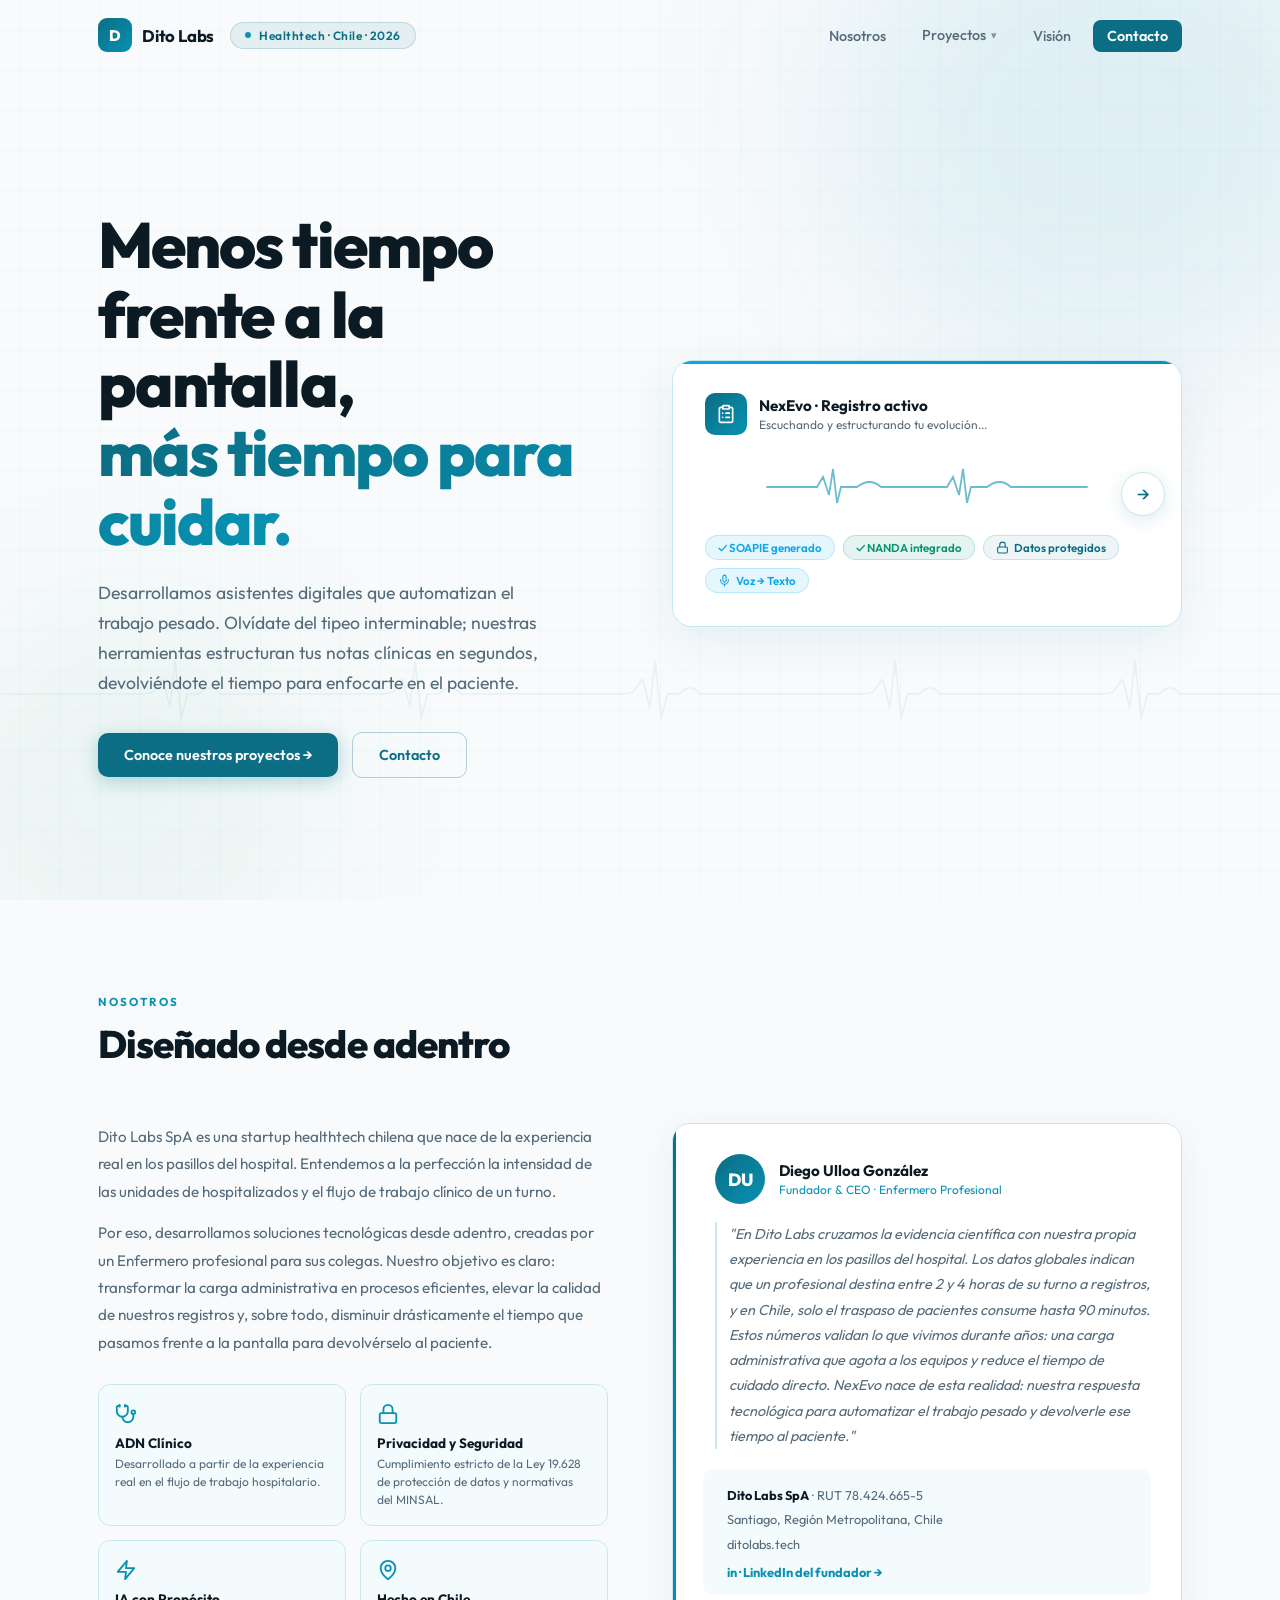
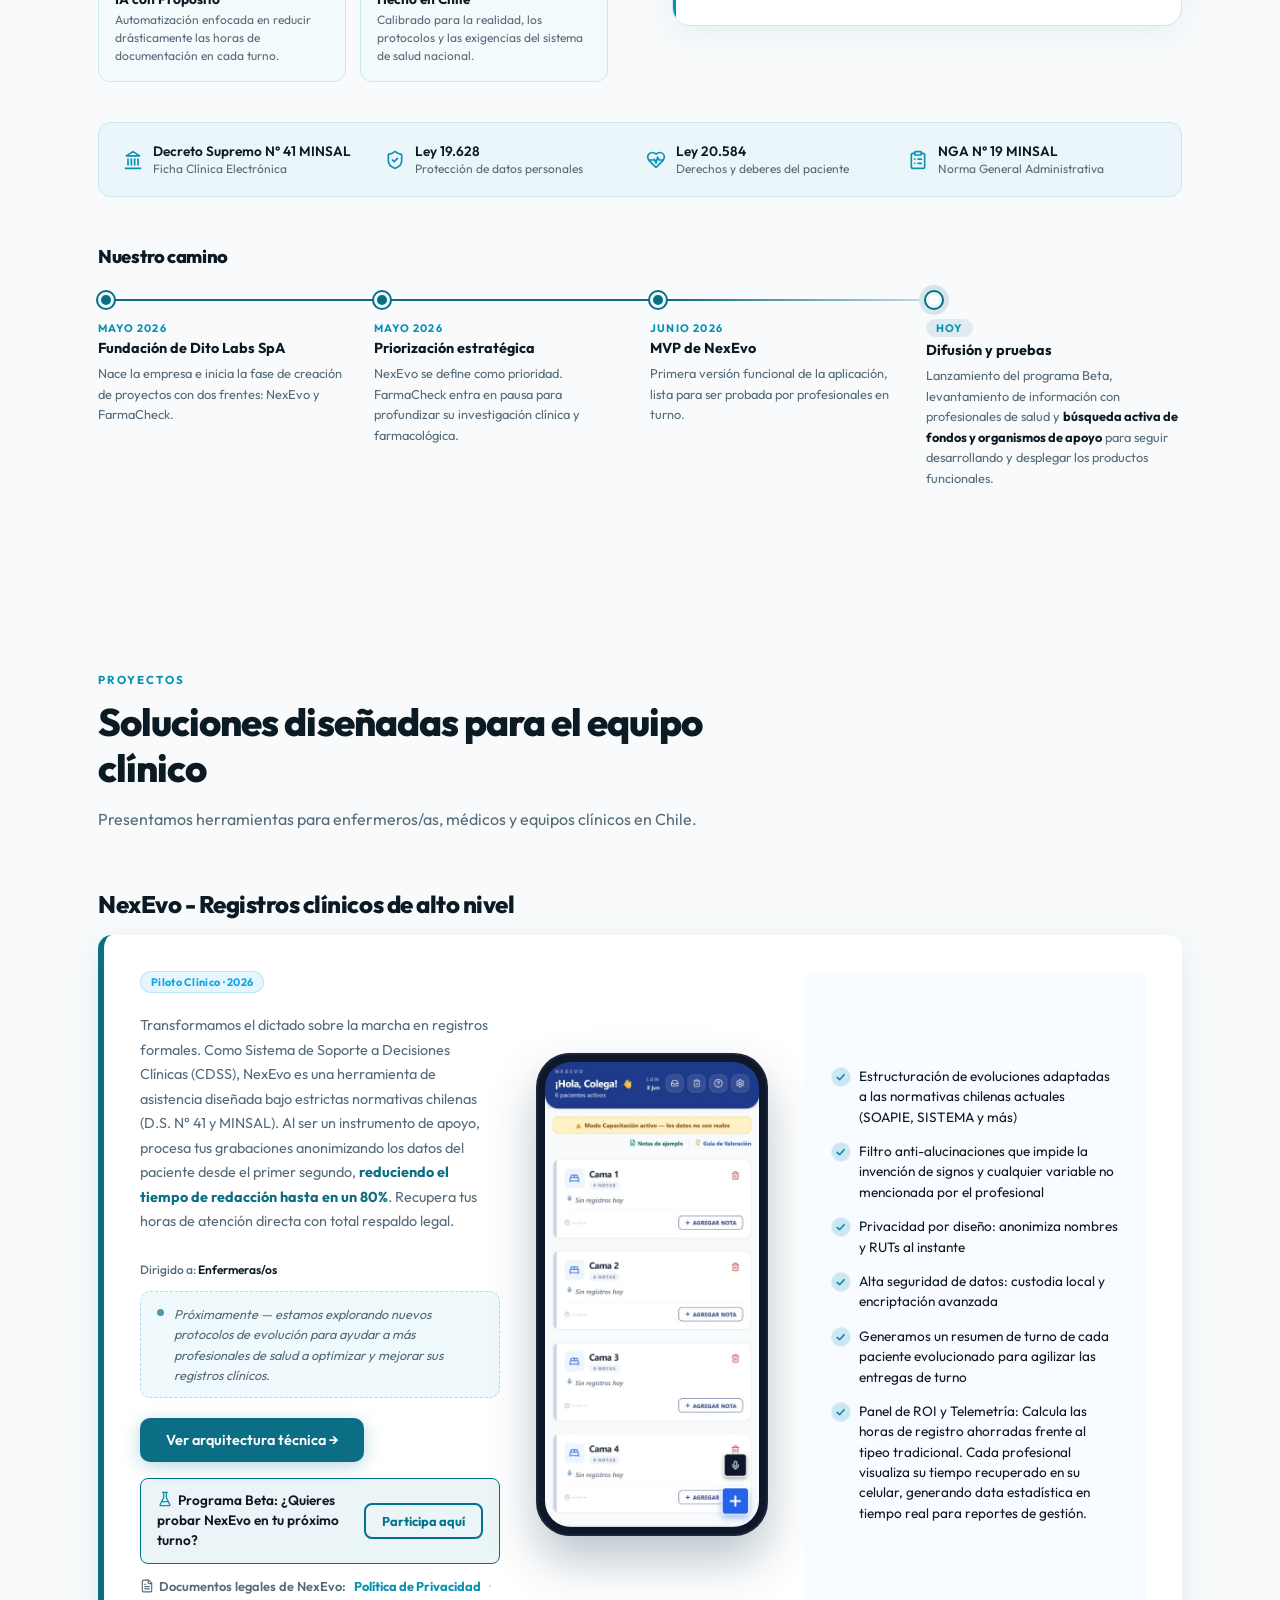
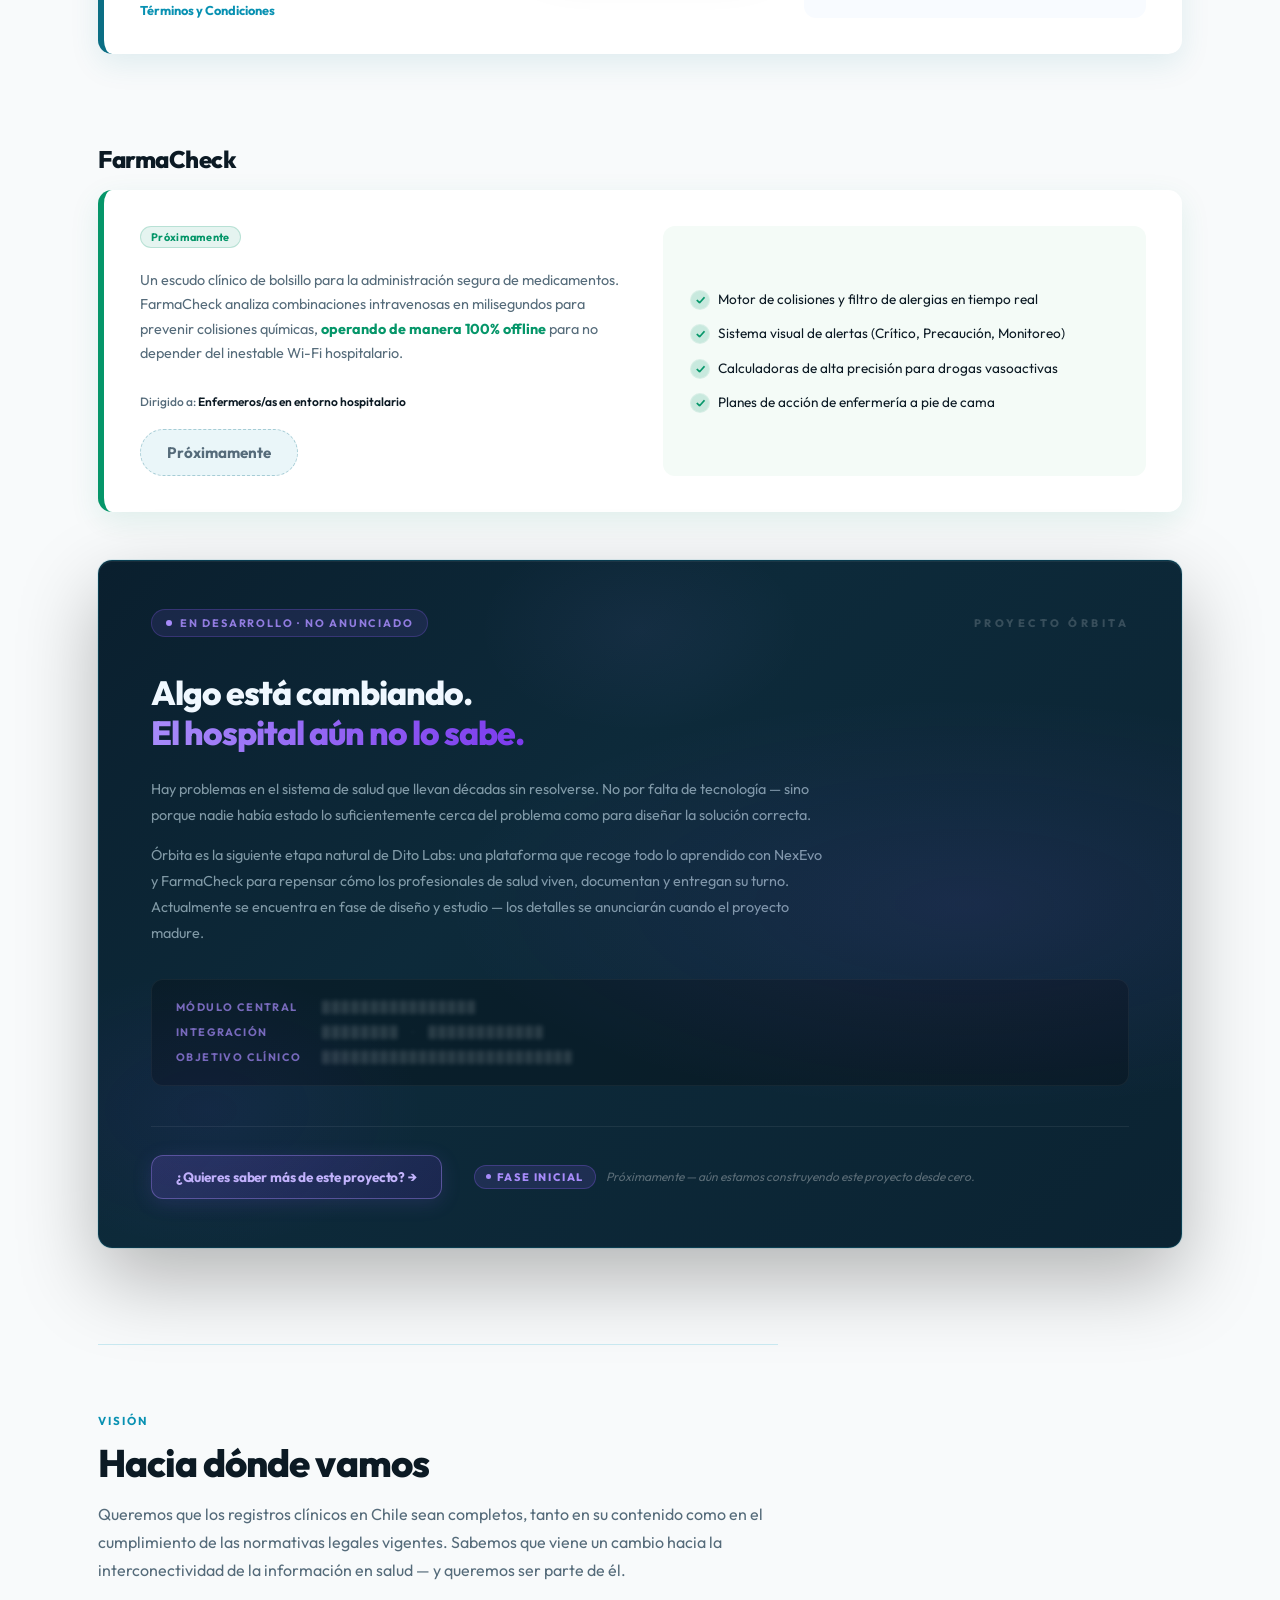
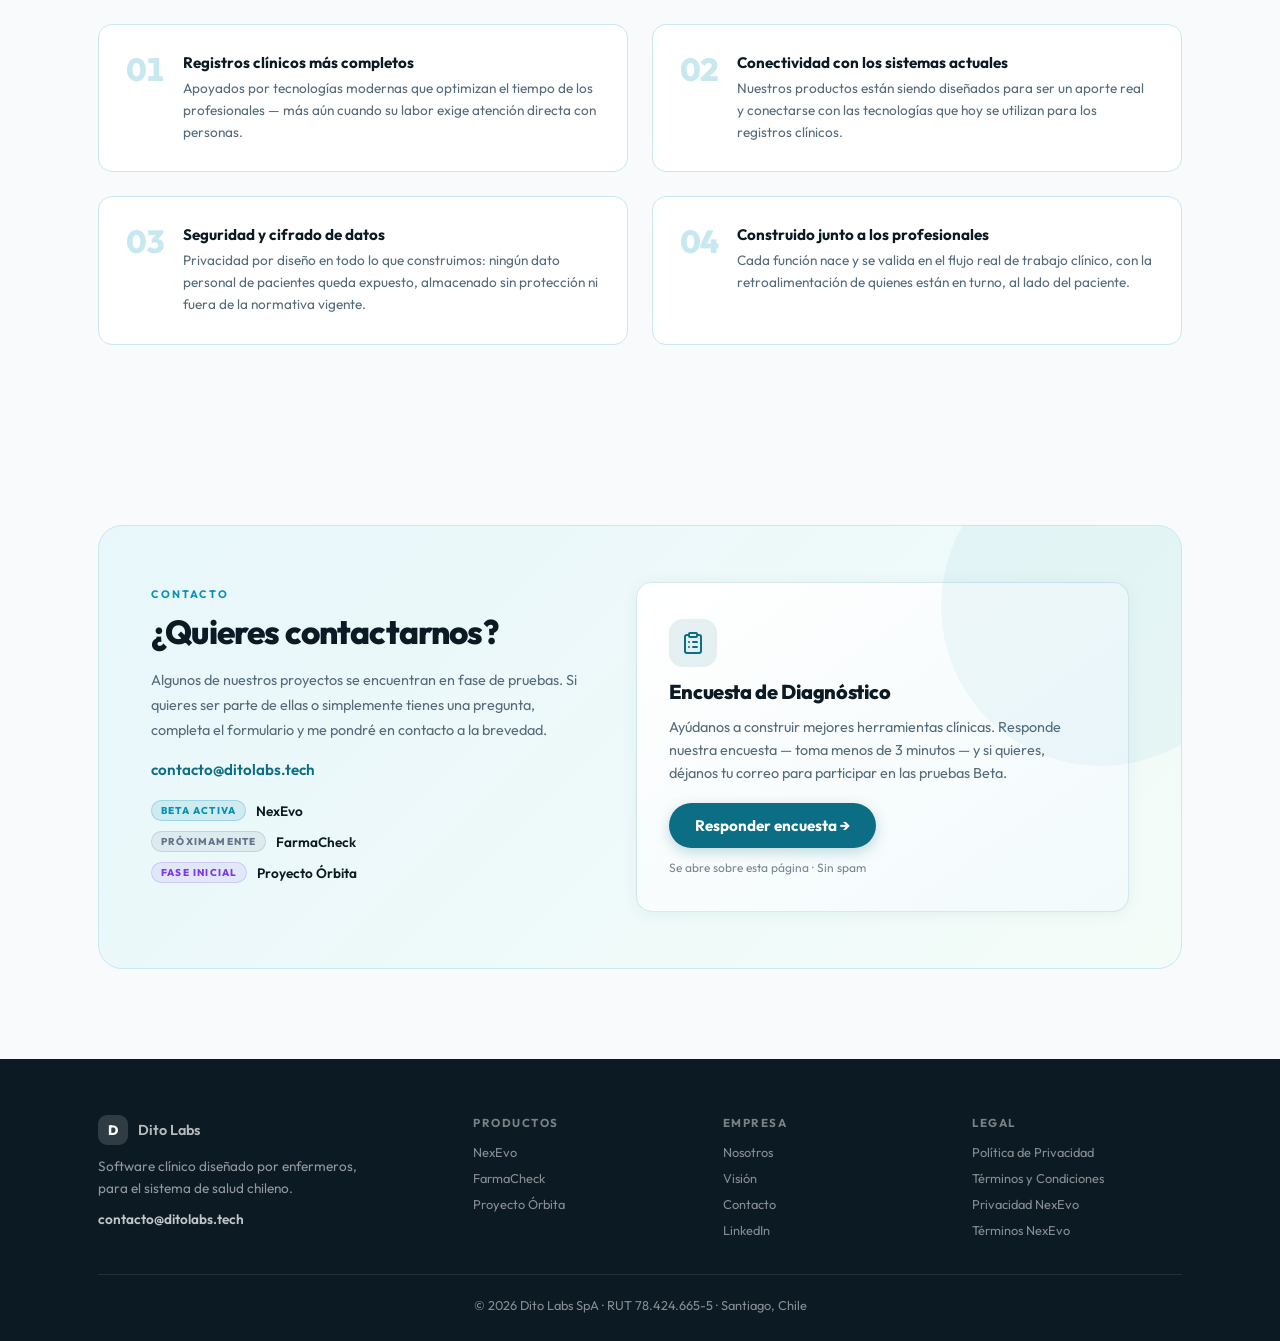
==== index.html @ 87710204 "fix: card 13 (ROI) siempre en la última fila junto al recuadro explicativo - Flow grid limitado a má" ====
﻿<!DOCTYPE html>
<html lang="es-CL">
<head>
  <meta charset="UTF-8">
  <meta name="viewport" content="width=device-width, initial-scale=1.0">
  <title>Dito Labs — Software clínico para enfermeros y médicos en Chile | NexEvo · FarmaCheck</title>
  <meta name="description" content="Dito Labs SpA es una startup healthtech chilena que desarrolla NexEvo, plataforma de registros clínicos con IA, y FarmaCheck, verificador de incompatibilidades farmacológicas offline. Diseñado por enfermeros, para el sistema de salud chileno.">

  <!-- Open Graph completo -->
  <meta property="og:title" content="Dito Labs — Tecnología clínica para quienes cuidan">
  <meta property="og:description" content="Startup healthtech chilena. Desarrollamos NexEvo y FarmaCheck: software clínico diseñado por enfermeros, para enfermeros.">
  <meta property="og:url" content="https://ditolabs.tech">
  <meta property="og:type" content="website">
  <meta property="og:image" content="https://ditolabs.tech/assets/og-image.png">
  <meta property="og:image:width" content="1200">
  <meta property="og:image:height" content="630">
  <meta property="og:locale" content="es_CL">
  <meta property="og:site_name" content="Dito Labs">

  <!-- Twitter/X Card -->
  <meta name="twitter:card" content="summary_large_image">
  <meta name="twitter:title" content="Dito Labs — Tecnología clínica para quienes cuidan">
  <meta name="twitter:description" content="Startup healthtech chilena. NexEvo y FarmaCheck: software diseñado desde el flujo real del trabajo clínico.">
  <meta name="twitter:image" content="https://ditolabs.tech/assets/og-image.png">

  <link rel="preconnect" href="https://fonts.googleapis.com">
  <link href="https://fonts.googleapis.com/css2?family=Outfit:wght@300;400;500;600;700;800&display=swap" rel="stylesheet">

  <link rel="stylesheet" href="css/styles.css">

  <!-- Favicon -->
  <link rel="icon" type="image/png" href="assets/favicon-32.png" sizes="32x32">
  <link rel="icon" type="image/png" href="assets/favicon-16.png" sizes="16x16">
  <link rel="apple-touch-icon" href="assets/apple-touch-icon.png">
</head>
<body>

<!-- SPRITE DE ICONOS (Lucide) -->
<svg xmlns="http://www.w3.org/2000/svg" style="display:none" aria-hidden="true">
  <symbol id="i-stethoscope" viewBox="0 0 24 24"><path d="M11 2v2"/><path d="M5 2v2"/><path d="M5 3H4a2 2 0 0 0-2 2v4a6 6 0 0 0 12 0V5a2 2 0 0 0-2-2h-1"/><path d="M8 15a6 6 0 0 0 12 0v-3"/><circle cx="20" cy="10" r="2"/></symbol>
  <symbol id="i-lock" viewBox="0 0 24 24"><rect x="3" y="11" width="18" height="11" rx="2"/><path d="M7 11V7a5 5 0 0 1 10 0v4"/></symbol>
  <symbol id="i-zap" viewBox="0 0 24 24"><path d="M13 2 3 14h9l-1 8 10-12h-9l1-8z"/></symbol>
  <symbol id="i-map-pin" viewBox="0 0 24 24"><path d="M20 10c0 6-8 12-8 12s-8-6-8-12a8 8 0 0 1 16 0Z"/><circle cx="12" cy="10" r="3"/></symbol>
  <symbol id="i-landmark" viewBox="0 0 24 24"><line x1="3" y1="22" x2="21" y2="22"/><line x1="6" y1="18" x2="6" y2="11"/><line x1="10" y1="18" x2="10" y2="11"/><line x1="14" y1="18" x2="14" y2="11"/><line x1="18" y1="18" x2="18" y2="11"/><polygon points="12 2 20 7 4 7"/></symbol>
  <symbol id="i-shield-check" viewBox="0 0 24 24"><path d="M20 13c0 5-3.5 7.5-7.66 8.95a1 1 0 0 1-.67-.01C7.5 20.5 4 18 4 13V6a1 1 0 0 1 1-1c2 0 4.5-1.2 6.24-2.72a1.17 1.17 0 0 1 1.52 0C14.51 3.81 17 5 19 5a1 1 0 0 1 1 1z"/><path d="m9 12 2 2 4-4"/></symbol>
  <symbol id="i-heart-pulse" viewBox="0 0 24 24"><path d="M19 14c1.49-1.46 3-3.21 3-5.5A5.5 5.5 0 0 0 16.5 3c-1.76 0-3 .5-4.5 2-1.5-1.5-2.74-2-4.5-2A5.5 5.5 0 0 0 2 8.5c0 2.3 1.51 4.04 3 5.5l7 7Z"/><path d="M3.22 12H9.5l.5-1 2 4.5 2-7 1.5 3.5h5.27"/></symbol>
  <symbol id="i-clipboard" viewBox="0 0 24 24"><rect x="8" y="2" width="8" height="4" rx="1"/><path d="M16 4h2a2 2 0 0 1 2 2v14a2 2 0 0 1-2 2H6a2 2 0 0 1-2-2V6a2 2 0 0 1 2-2h2"/><path d="M12 11h4"/><path d="M12 16h4"/><path d="M8 11h.01"/><path d="M8 16h.01"/></symbol>
  <symbol id="i-pill" viewBox="0 0 24 24"><path d="m10.5 20.5 10-10a4.95 4.95 0 1 0-7-7l-10 10a4.95 4.95 0 1 0 7 7Z"/><path d="m8.5 8.5 7 7"/></symbol>
  <symbol id="i-sparkles" viewBox="0 0 24 24"><path d="m12 3-1.9 5.8a2 2 0 0 1-1.287 1.288L3 12l5.8 1.9a2 2 0 0 1 1.288 1.287L12 21l1.9-5.8a2 2 0 0 1 1.287-1.288L21 12l-5.8-1.9a2 2 0 0 1-1.288-1.287Z"/></symbol>
  <symbol id="i-mic" viewBox="0 0 24 24"><path d="M12 2a3 3 0 0 0-3 3v7a3 3 0 0 0 6 0V5a3 3 0 0 0-3-3Z"/><path d="M19 10v2a7 7 0 0 1-14 0v-2"/><line x1="12" y1="19" x2="12" y2="22"/></symbol>
  <symbol id="i-bell" viewBox="0 0 24 24"><path d="M6 8a6 6 0 0 1 12 0c0 7 3 9 3 9H3s3-2 3-9"/><path d="M10.3 21a1.94 1.94 0 0 0 3.4 0"/></symbol>
  <symbol id="i-folder" viewBox="0 0 24 24"><path d="M20 20a2 2 0 0 0 2-2V8a2 2 0 0 0-2-2h-7.9a2 2 0 0 1-1.69-.9L9.6 3.9A2 2 0 0 0 7.93 3H4a2 2 0 0 0-2 2v13a2 2 0 0 0 2 2Z"/></symbol>
  <symbol id="i-refresh" viewBox="0 0 24 24"><path d="M3 12a9 9 0 0 1 9-9 9.75 9.75 0 0 1 6.74 2.74L21 8"/><path d="M21 3v5h-5"/><path d="M21 12a9 9 0 0 1-9 9 9.75 9.75 0 0 1-6.74-2.74L3 16"/><path d="M8 16H3v5"/></symbol>
  <symbol id="i-flask" viewBox="0 0 24 24"><path d="M10 2v7.527a2 2 0 0 1-.211.896L4.72 20.55a1 1 0 0 0 .9 1.45h12.76a1 1 0 0 0 .9-1.45l-5.069-10.127A2 2 0 0 1 14 9.527V2"/><path d="M8.5 2h7"/><path d="M7 16h10"/></symbol>
  <symbol id="i-file-text" viewBox="0 0 24 24"><path d="M15 2H6a2 2 0 0 0-2 2v16a2 2 0 0 0 2 2h12a2 2 0 0 0 2-2V7Z"/><path d="M14 2v4a2 2 0 0 0 2 2h4"/><path d="M10 9H8"/><path d="M16 13H8"/><path d="M16 17H8"/></symbol>
  <symbol id="i-check" viewBox="0 0 24 24"><path d="M20 6 9 17l-5-5"/></symbol>
</svg>

<!-- MOBILE NAV -->
<div class="mobile-nav" id="mobileNav">
  <button class="mobile-close" onclick="closeMobile()">✕</button>
  <a href="#nosotros" onclick="closeMobile()">Nosotros</a>
  <div class="mobile-nav-projects">
    <span>Proyectos</span>
    <div class="mobile-nav-sub">
      <a href="#nexevo" onclick="closeMobile()">NexEvo</a>
      <a href="#farmacheck" onclick="closeMobile()">FarmaCheck</a>
      <a href="#orbita" onclick="closeMobile()">Proyecto Órbita</a>
    </div>
  </div>
  <a href="#vision" onclick="closeMobile()">Visión</a>
  <a href="#contacto" onclick="closeMobile()">Contacto</a>
</div>

<!-- NAV -->
<nav id="nav">
  <div class="container nav-inner">
    <div class="nav-start">
      <a href="#" class="logo">
        <span class="logo-mark">D</span>
        <span>Dito Labs</span>
      </a>
      <div class="hero-badge">
        <div class="badge-dot"></div>
        Healthtech · Chile · 2026
      </div>
    </div>
    <ul class="nav-links">
      <li><a href="#nosotros">Nosotros</a></li>
      <li class="nav-dropdown" id="navProyectosDropdown">
        <button type="button" class="nav-dropdown-toggle" aria-expanded="false" aria-haspopup="true" id="navProyectosToggle">
          Proyectos <span class="nav-dropdown-chevron" aria-hidden="true">▾</span>
        </button>
        <ul class="nav-dropdown-menu" role="menu">
          <li role="none"><a href="#nexevo" role="menuitem">NexEvo<span class="dd-tag">Registros clínicos</span></a></li>
          <li role="none"><a href="#farmacheck" role="menuitem">FarmaCheck<span class="dd-tag">Seguridad farmacológica</span></a></li>
          <li role="none"><a href="#orbita" role="menuitem">Proyecto Órbita<span class="dd-tag">En fase de diseño</span></a></li>
        </ul>
      </li>
      <li><a href="#vision">Visión</a></li>
      <li><a href="#contacto" class="nav-cta">Contacto</a></li>
    </ul>
    <button class="burger" onclick="openMobile()" aria-label="Menú">
      <span></span><span></span><span></span>
    </button>
  </div>
</nav>

<main>
  <!-- HERO -->
  <section class="hero">
    <div class="blob blob-1" aria-hidden="true"></div>
    <div class="blob blob-2" aria-hidden="true"></div>
    <div class="ecg-wrap" aria-hidden="true">
      <svg viewBox="0 0 1440 90" xmlns="http://www.w3.org/2000/svg" preserveAspectRatio="none">
        <path class="ecg-path" d="
          M-20,45 L160,45
          L172,43 L183,28 L191,60 L197,8 L204,72 L211,45
          L224,45 Q237,31 248,45
          L430,45
          L442,43 L453,28 L461,60 L467,8 L474,72 L481,45
          L494,45 Q507,31 518,45
          L700,45
          L712,43 L723,28 L731,60 L737,8 L744,72 L751,45
          L764,45 Q777,31 788,45
          L970,45
          L982,43 L993,28 L1001,60 L1007,8 L1014,72 L1021,45
          L1034,45 Q1047,31 1058,45
          L1240,45
          L1252,43 L1263,28 L1271,60 L1277,8 L1284,72 L1291,45
          L1304,45 Q1317,31 1328,45
          L1500,45
        "/>
      </svg>
    </div>

    <div class="container hero-inner">
      <div>
        <h1 class="hero-title">
          Menos tiempo frente a la pantalla,<br>
          <span class="highlight">más tiempo para cuidar.</span>
        </h1>
        <p class="hero-text">
          Desarrollamos asistentes digitales que automatizan el trabajo pesado. Olvídate del tipeo interminable; nuestras herramientas estructuran tus notas clínicas en segundos, devolviéndote el tiempo para enfocarte en el paciente.
        </p>
        <div class="hero-actions">
          <a href="#proyectos" class="btn-primary">Conoce nuestros proyectos →</a>
          <a href="#contacto" class="btn-secondary">Contacto</a>
        </div>
      </div>
      <div class="hero-side">
      <div class="hero-visual">
        <div class="hero-card-slider" id="heroSlider">
          <div class="hero-card nex active">
            <div class="hc-top">
              <div class="hc-icon nex"><svg class="icon"><use href="#i-clipboard"/></svg></div>
              <div>
                <div class="hc-name">NexEvo · Registro activo</div>
                <div class="hc-sub">Escuchando y estructurando tu evolución...</div>
              </div>
            </div>
            <div class="hc-wave">
              <svg viewBox="0 0 320 56" xmlns="http://www.w3.org/2000/svg">
                <path class="wave-path" d="M0,28 L40,28 L50,28 L56,18 L62,36 L66,10 L70,44 L74,28 L90,28 Q103,18 114,28 L180,28 L186,18 L192,36 L196,10 L200,44 L204,28 L220,28 Q233,18 244,28 L320,28"/>
              </svg>
            </div>
            <div class="hc-chips">
              <span class="chip teal">✓ SOAPIE generado</span>
              <span class="chip green">✓ NANDA integrado</span>
              <span class="chip gray"><svg class="icon"><use href="#i-lock"/></svg> Datos protegidos</span>
              <span class="chip teal"><svg class="icon"><use href="#i-mic"/></svg> Voz → Texto</span>
            </div>
            <button class="hero-slider-btn" type="button" aria-label="Siguiente producto">→</button>
          </div>

          <div class="hero-card far">
            <div class="hc-top">
              <div class="hc-icon far"><svg class="icon"><use href="#i-pill"/></svg></div>
              <div>
                <div class="hc-name">FarmaCheck · Seguridad Farmacológica</div>
                <div class="hc-sub">Verificando interacciones…</div>
              </div>
            </div>
            <div class="hc-wave">
              <svg viewBox="0 0 320 56" xmlns="http://www.w3.org/2000/svg">
                <path class="wave-path far" d="M0,28 L30,28 L38,22 L46,34 L52,14 L58,40 L64,28 L100,28 Q112,20 122,28 L170,28 L178,16 L186,38 L192,12 L198,42 L204,28 L240,28 Q252,20 262,28 L320,28"/>
              </svg>
            </div>
            <div class="hc-chips">
              <span class="chip green">✓ Interacciones detectadas</span>
              <span class="chip green">✓ 100% offline</span>
              <span class="chip gray"><svg class="icon"><use href="#i-bell"/></svg> Alerta en tiempo real</span>
              <span class="chip teal"><svg class="icon"><use href="#i-map-pin"/></svg> Base ISP Chile</span>
            </div>
            <button class="hero-slider-btn" type="button" aria-label="Siguiente producto">→</button>
          </div>

          <div class="hero-card soon">
            <div class="hc-top">
              <div class="hc-icon soon"><svg class="icon"><use href="#i-sparkles"/></svg></div>
              <div>
                <div class="hc-name">Proyecto Órbita (En fase de diseño)</div>
                <div class="hc-sub">Imagina un entorno donde NexEvo y FarmaCheck convergen. Estamos diseñando la plataforma centralizada definitiva para la gestión del cuidado: donde cada evento, evolución e indicación fluyen en una sola pantalla inteligente y sin fricciones.</div>
              </div>
            </div>
            <div class="hc-wave">
              <svg viewBox="0 0 320 56" xmlns="http://www.w3.org/2000/svg">
                <path class="wave-path soon" d="M0,28 L50,28 Q80,18 110,28 L180,28 Q210,38 240,28 L320,28"/>
              </svg>
            </div>
            <div class="hc-chips">
              <span class="chip gray"><svg class="icon"><use href="#i-folder"/></svg> Trazabilidad total</span>
              <span class="chip teal"><svg class="icon"><use href="#i-refresh"/></svg> Datos interconectados</span>
              <span class="chip gray"><svg class="icon"><use href="#i-map-pin"/></svg> Estándar MINSAL</span>
            </div>
            <button class="hero-slider-btn" type="button" aria-label="Siguiente producto">→</button>
          </div>
        </div>
      </div>
      </div>
    </div>
  </section>

  <!-- NOSOTROS -->
  <section id="nosotros" class="section bg-soft">
    <div class="container">
      <div class="section-header rv">
        <span class="s-tag">Nosotros</span>
        <h2 class="section-title">Diseñado desde adentro</h2>
      </div>

      <div class="about-content">
        <div>
          <div class="about-text rv">
            <p>Dito Labs SpA es una startup healthtech chilena que nace de la experiencia real en los pasillos del hospital. Entendemos a la perfección la intensidad de las unidades de hospitalizados y el flujo de trabajo clínico de un turno.</p>
            <p>Por eso, desarrollamos soluciones tecnológicas desde adentro, creadas por un Enfermero profesional para sus colegas. Nuestro objetivo es claro: transformar la carga administrativa en procesos eficientes, elevar la calidad de nuestros registros y, sobre todo, disminuir drásticamente el tiempo que pasamos frente a la pantalla para devolvérselo al paciente.</p>
          </div>
          <div class="values-row">
            <div class="val-item rv d1"><div class="val-emoji"><svg class="icon"><use href="#i-stethoscope"/></svg></div><div class="val-label">ADN Clínico</div><div class="val-desc">Desarrollado a partir de la experiencia real en el flujo de trabajo hospitalario.</div></div>
            <div class="val-item rv d2"><div class="val-emoji"><svg class="icon"><use href="#i-lock"/></svg></div><div class="val-label">Privacidad y Seguridad</div><div class="val-desc">Cumplimiento estricto de la Ley 19.628 de protección de datos y normativas del MINSAL.</div></div>
            <div class="val-item rv d1"><div class="val-emoji"><svg class="icon"><use href="#i-zap"/></svg></div><div class="val-label">IA con Propósito</div><div class="val-desc">Automatización enfocada en reducir drásticamente las horas de documentación en cada turno.</div></div>
            <div class="val-item rv d2"><div class="val-emoji"><svg class="icon"><use href="#i-map-pin"/></svg></div><div class="val-label">Hecho en Chile</div><div class="val-desc">Calibrado para la realidad, los protocolos y las exigencias del sistema de salud nacional.</div></div>
          </div>
        </div>
        <div class="founder-card rv d1">
          <div class="f-top">
            <div class="f-avatar">DU</div>
            <div>
              <div class="f-name">Diego Ulloa González</div>
              <div class="f-role">Fundador & CEO · Enfermero Profesional</div>
            </div>
          </div>
          <p class="f-quote">
            "En Dito Labs cruzamos la evidencia científica con nuestra propia experiencia en los pasillos del hospital. Los datos globales indican que un profesional destina entre 2 y 4 horas de su turno a registros, y en Chile, solo el traspaso de pacientes consume hasta 90 minutos. Estos números validan lo que vivimos durante años: una carga administrativa que agota a los equipos y reduce el tiempo de cuidado directo. NexEvo nace de esta realidad: nuestra respuesta tecnológica para automatizar el trabajo pesado y devolverle ese tiempo al paciente."
          </p>
          <div class="f-company">
            <div class="f-co-line"><strong>Dito Labs SpA</strong> · RUT 78.424.665-5</div>
            <div class="f-co-line">Santiago, Región Metropolitana, Chile</div>
            <div class="f-co-line">ditolabs.tech</div>
            <a href="https://www.linkedin.com/in/diegoulloagonzalez" target="_blank" rel="noopener" class="f-linkedin">in&nbsp;· LinkedIn del fundador →</a>
          </div>
        </div>
      </div>

      <div class="compliance-strip rv">
        <div class="compliance-item">
          <span class="compliance-icon"><svg class="icon"><use href="#i-landmark"/></svg></span>
          <div>
            <span class="compliance-label">Decreto Supremo N° 41 MINSAL</span>
            <span class="compliance-desc">Ficha Clínica Electrónica</span>
          </div>
        </div>
        <div class="compliance-item">
          <span class="compliance-icon"><svg class="icon"><use href="#i-shield-check"/></svg></span>
          <div>
            <span class="compliance-label">Ley 19.628</span>
            <span class="compliance-desc">Protección de datos personales</span>
          </div>
        </div>
        <div class="compliance-item">
          <span class="compliance-icon"><svg class="icon"><use href="#i-heart-pulse"/></svg></span>
          <div>
            <span class="compliance-label">Ley 20.584</span>
            <span class="compliance-desc">Derechos y deberes del paciente</span>
          </div>
        </div>
        <div class="compliance-item">
          <span class="compliance-icon"><svg class="icon"><use href="#i-clipboard"/></svg></span>
          <div>
            <span class="compliance-label">NGA N° 19 MINSAL</span>
            <span class="compliance-desc">Norma General Administrativa</span>
          </div>
        </div>
      </div>

      <!-- LÍNEA DE TIEMPO -->
      <div class="timeline-wrap rv">
        <h3 class="timeline-title">Nuestro camino</h3>
        <ol class="timeline">
          <li class="timeline-item done">
            <span class="timeline-dot" aria-hidden="true"></span>
            <span class="timeline-date">Mayo 2026</span>
            <h4 class="timeline-label">Fundación de Dito Labs SpA</h4>
            <p class="timeline-desc">Nace la empresa e inicia la fase de creación de proyectos con dos frentes: NexEvo y FarmaCheck.</p>
          </li>
          <li class="timeline-item done">
            <span class="timeline-dot" aria-hidden="true"></span>
            <span class="timeline-date">Mayo 2026</span>
            <h4 class="timeline-label">Priorización estratégica</h4>
            <p class="timeline-desc">NexEvo se define como prioridad. FarmaCheck entra en pausa para profundizar su investigación clínica y farmacológica.</p>
          </li>
          <li class="timeline-item done">
            <span class="timeline-dot" aria-hidden="true"></span>
            <span class="timeline-date">Junio 2026</span>
            <h4 class="timeline-label">MVP de NexEvo</h4>
            <p class="timeline-desc">Primera versión funcional de la aplicación, lista para ser probada por profesionales en turno.</p>
          </li>
          <li class="timeline-item current">
            <span class="timeline-dot" aria-hidden="true"></span>
            <span class="timeline-date">Hoy</span>
            <h4 class="timeline-label">Difusión y pruebas</h4>
            <p class="timeline-desc">Lanzamiento del programa Beta, levantamiento de información con profesionales de salud y <strong>búsqueda activa de fondos y organismos de apoyo</strong> para seguir desarrollando y desplegar los productos funcionales.</p>
          </li>
        </ol>
      </div>
    </div>
  </section>

  <!-- PROYECTOS -->
  <section id="proyectos" class="section">
    <div class="container">
      <div class="section-header rv">
        <span class="s-tag">Proyectos</span>
        <h2 class="section-title">Soluciones diseñadas para el equipo clínico</h2>
        <p class="section-subtitle">Presentamos herramientas para enfermeros/as, médicos y equipos clínicos en Chile.</p>
      </div>

      <div id="nexevo" class="card-heading rv">
        <h3 class="card-title">NexEvo - Registros clínicos de alto nivel</h3>
      </div>

      <article class="card card-accent-nexevo card-featured nexevo-showcase rv d1">
        <div class="card-glow-nex"></div>
        <div class="nexevo-showcase-main">
          <div class="card-top">
            <span class="badge">Piloto Clínico · 2026</span>
          </div>
          <p class="card-text">Transformamos el dictado sobre la marcha en registros formales. Como Sistema de Soporte a Decisiones Clínicas (CDSS), NexEvo es una herramienta de asistencia diseñada bajo estrictas normativas chilenas (D.S. N° 41 y MINSAL). Al ser un instrumento de apoyo, procesa tus grabaciones anonimizando los datos del paciente desde el primer segundo, <strong class="nexevo-metric">reduciendo el tiempo de redacción hasta en un 80%</strong>. Recupera tus horas de atención directa con total respaldo legal.</p>
          <p class="card-footer">Dirigido a: <span>Enfermeras/os</span></p>
          <div class="nexevo-coming-proto">
            <span class="nexevo-proto-dot" aria-hidden="true"></span>
            <p>Próximamente — estamos explorando nuevos protocolos de evolución para ayudar a más profesionales de salud a optimizar y mejorar sus registros clínicos.</p>
          </div>
          <button type="button" class="btn-primary nexevo-showcase-cta" id="nexevoArchOpen" aria-haspopup="dialog">Ver arquitectura técnica →</button>
          <div class="nexevo-beta-callout">
            <p class="nexevo-beta-callout-text"><svg class="icon"><use href="#i-flask"/></svg> Programa Beta: ¿Quieres probar NexEvo en tu próximo turno?</p>
            <a href="#contacto" class="nexevo-beta-cta-btn">Participa aquí</a>
          </div>
          <div class="nexevo-legal-links">
            <span class="nexevo-legal-label"><svg class="icon"><use href="#i-file-text"/></svg> Documentos legales de NexEvo:</span>
            <a href="nexevo-privacidad.html" class="nexevo-legal-link">Política de Privacidad</a>
            <span class="nexevo-legal-sep">·</span>
            <a href="nexevo-terminos.html" class="nexevo-legal-link">Términos y Condiciones</a>
          </div>
        </div>
        <div class="nexevo-phone" aria-hidden="true">
          <div class="nexevo-phone-frame">
            <img src="img/nexevo-camas.png" alt="NexEvo — vista de camas activas del turno" loading="lazy">
          </div>
        </div>
        <div class="nexevo-specs-panel">
          <ul class="feat-list">
            <li><span class="feat-check t">✓</span><span class="feat-text">Estructuración de evoluciones adaptadas a las normativas chilenas actuales (SOAPIE, SISTEMA y más)</span></li>
            <li><span class="feat-check t">✓</span><span class="feat-text">Filtro anti-alucinaciones que impide la invención de signos y cualquier variable no mencionada por el profesional</span></li>
            <li><span class="feat-check t">✓</span><span class="feat-text">Privacidad por diseño: anonimiza nombres y RUTs al instante</span></li>
            <li><span class="feat-check t">✓</span><span class="feat-text">Alta seguridad de datos: custodia local y encriptación avanzada</span></li>
            <li><span class="feat-check t">✓</span><span class="feat-text">Generamos un resumen de turno de cada paciente evolucionado para agilizar las entregas de turno</span></li>
            <li><span class="feat-check t">✓</span><span class="feat-text">Panel de ROI y Telemetría: Calcula las horas de registro ahorradas frente al tipeo tradicional. Cada profesional visualiza su tiempo recuperado en su celular, generando data estadística en tiempo real para reportes de gestión.</span></li>
          </ul>
        </div>
      </article>
    </div>
  </section>

  <!-- VISION -->
  <section class="section section-tight">
    <div class="container">
      <div id="farmacheck" class="card-heading rv">
        <h3 class="card-title">FarmaCheck</h3>
      </div>

      <article class="card card-accent-farma card-featured farma-showcase vision-card rv d1">
        <div class="card-glow-far"></div>
        <div class="farma-showcase-main">
          <div class="card-top">
            <span class="badge green">Próximamente</span>
          </div>
          <p class="card-text">Un escudo clínico de bolsillo para la administración segura de medicamentos. FarmaCheck analiza combinaciones intravenosas en milisegundos para prevenir colisiones químicas, <strong class="farma-metric">operando de manera 100% offline</strong> para no depender del inestable Wi-Fi hospitalario.</p>
          <p class="card-footer">Dirigido a: <span>Enfermeros/as en entorno hospitalario</span></p>
          <span class="btn-disabled farma-showcase-cta" aria-disabled="true">Próximamente</span>
        </div>
        <div class="farma-specs-panel">
          <ul class="feat-list">
            <li><span class="feat-check g">✓</span><span class="feat-text">Motor de colisiones y filtro de alergias en tiempo real</span></li>
            <li><span class="feat-check g">✓</span><span class="feat-text">Sistema visual de alertas (Crítico, Precaución, Monitoreo)</span></li>
            <li><span class="feat-check g">✓</span><span class="feat-text">Calculadoras de alta precisión para drogas vasoactivas</span></li>
            <li><span class="feat-check g">✓</span><span class="feat-text">Planes de acción de enfermería a pie de cama</span></li>
          </ul>
        </div>
      </article>

      <article id="orbita" class="orbita-card rv d1">
        <div class="orbita-noise" aria-hidden="true"></div>

        <div class="orbita-top">
          <span class="orbita-tag">
            <span class="orbita-tag-dot"></span>
            En desarrollo · No anunciado
          </span>
          <span class="orbita-codename">PROYECTO ÓRBITA</span>
        </div>

        <div class="orbita-body">
          <h3 class="orbita-title">
            Algo está cambiando.<br>
            <span class="orbita-title-accent">El hospital aún no lo sabe.</span>
          </h3>
          <p class="orbita-desc">
            Hay problemas en el sistema de salud que llevan décadas sin resolverse. No por falta de tecnología — sino porque nadie había estado lo suficientemente cerca del problema como para diseñar la solución correcta.
          </p>
          <p class="orbita-desc">
            Órbita es la siguiente etapa natural de Dito Labs: una plataforma que recoge todo lo aprendido con NexEvo y FarmaCheck para repensar cómo los profesionales de salud viven, documentan y entregan su turno. Actualmente se encuentra en fase de diseño y estudio — los detalles se anunciarán cuando el proyecto madure.
          </p>

          <div class="orbita-specs">
            <div class="orbita-spec-item orbita-spec-redacted">
              <span class="orbita-spec-label">Módulo central</span>
              <span class="orbita-spec-value redacted">████████████████</span>
            </div>
            <div class="orbita-spec-item orbita-spec-redacted">
              <span class="orbita-spec-label">Integración</span>
              <span class="orbita-spec-value redacted">████████ · ████████████</span>
            </div>
            <div class="orbita-spec-item orbita-spec-redacted">
              <span class="orbita-spec-label">Objetivo clínico</span>
              <span class="orbita-spec-value redacted">██████████████████████████</span>
            </div>
          </div>
        </div>

        <div class="orbita-footer">
          <a href="#contacto" class="orbita-cta">¿Quieres saber más de este proyecto? →</a>
          <div class="orbita-eta-wrap">
            <span class="orbita-eta-badge">Fase inicial</span>
            <span class="orbita-eta">Próximamente — aún estamos construyendo este proyecto desde cero.</span>
          </div>
        </div>
      </article>

      <div id="vision" class="section-header vision-header rv d2">
        <span class="s-tag">Visión</span>
        <h2 class="section-title">Hacia dónde vamos</h2>
        <p class="section-subtitle">Queremos que los registros clínicos en Chile sean completos, tanto en su contenido como en el cumplimiento de las normativas legales vigentes. Sabemos que viene un cambio hacia la interconectividad de la información en salud — y queremos ser parte de él.</p>
      </div>

      <div class="vision-grid">
        <div class="vision-item rv">
          <div class="vision-num">01</div>
          <div class="vision-text">
            <h4>Registros clínicos más completos</h4>
            <p>Apoyados por tecnologías modernas que optimizan el tiempo de los profesionales — más aún cuando su labor exige atención directa con personas.</p>
          </div>
        </div>
        <div class="vision-item rv d1">
          <div class="vision-num">02</div>
          <div class="vision-text">
            <h4>Conectividad con los sistemas actuales</h4>
            <p>Nuestros productos están siendo diseñados para ser un aporte real y conectarse con las tecnologías que hoy se utilizan para los registros clínicos.</p>
          </div>
        </div>
        <div class="vision-item rv d2">
          <div class="vision-num">03</div>
          <div class="vision-text">
            <h4>Seguridad y cifrado de datos</h4>
            <p>Privacidad por diseño en todo lo que construimos: ningún dato personal de pacientes queda expuesto, almacenado sin protección ni fuera de la normativa vigente.</p>
          </div>
        </div>
        <div class="vision-item rv d3">
          <div class="vision-num">04</div>
          <div class="vision-text">
            <h4>Construido junto a los profesionales</h4>
            <p>Cada función nace y se valida en el flujo real de trabajo clínico, con la retroalimentación de quienes están en turno, al lado del paciente.</p>
          </div>
        </div>
      </div>
    </div>
  </section>

  <!-- CONTACTO -->
  <section id="contacto" class="section bg-soft">
    <div class="container">
      <div class="contact-card rv">
        <div class="contact-card-left">
          <span class="contact-tag">Contacto</span>
          <h2 class="contact-title">¿Quieres contactarnos?</h2>
          <p class="contact-text">Algunos de nuestros proyectos se encuentran en fase de pruebas. Si quieres ser parte de ellas o simplemente tienes una pregunta, completa el formulario y me pondré en contacto a la brevedad.</p>
          <a href="mailto:contacto@ditolabs.tech" class="contact-email-link">
            contacto@ditolabs.tech
          </a>
          <div class="contact-pilots">
            <div class="contact-pilot-item">
              <span class="pilot-badge teal">Beta activa</span>
              <span class="pilot-name">NexEvo</span>
            </div>
            <div class="contact-pilot-item">
              <span class="pilot-badge gray">Próximamente</span>
              <span class="pilot-name">FarmaCheck</span>
            </div>
            <div class="contact-pilot-item">
              <span class="pilot-badge violet">Fase inicial</span>
              <span class="pilot-name">Proyecto Órbita</span>
            </div>
          </div>
        </div>

        <div class="contact-survey-cta">
          <div class="contact-survey-icon"><svg class="icon"><use href="#i-clipboard"/></svg></div>
          <h3 class="contact-survey-title">Encuesta de Diagnóstico</h3>
          <p class="contact-survey-text">Ayúdanos a construir mejores herramientas clínicas. Responde nuestra encuesta — toma menos de 3 minutos — y si quieres, déjanos tu correo para participar en las pruebas Beta.</p>
          <button type="button" class="contact-survey-btn" id="gformOpen">Responder encuesta →</button>
          <span class="contact-survey-note">Se abre sobre esta página · Sin spam</span>
        </div>
      </div>
    </div>
  </section>
</main>

<div class="gform-modal" id="gformModal" role="dialog" aria-modal="true" aria-labelledby="gformModalTitle" aria-hidden="true">
  <div class="gform-modal-backdrop" data-gform-close></div>
  <div class="gform-modal-panel">
    <header class="gform-modal-head">
      <div>
        <span class="gform-modal-tag">Dito Labs</span>
        <h2 class="gform-modal-title" id="gformModalTitle">Encuesta de Diagnóstico</h2>
      </div>
      <button type="button" class="gform-modal-close" data-gform-close aria-label="Cerrar">×</button>
    </header>
    <div class="gform-modal-body">
      <iframe
        data-src="https://docs.google.com/forms/d/e/1FAIpQLSeRxV1txwKuzoPMOklAvRUqAsSqXBmLpq6Ndn-VsdRttK2pww/viewform?embedded=true"
        class="gform-modal-iframe"
        frameborder="0"
        marginheight="0"
        marginwidth="0"
        title="Encuesta de Diagnóstico — Dito Labs">
        Cargando formulario…
      </iframe>
    </div>
  </div>
</div>

<div class="arch-modal" id="nexevoArchModal" role="dialog" aria-modal="true" aria-labelledby="nexevoArchTitle" aria-hidden="true">
  <div class="arch-modal-backdrop" data-arch-close></div>
  <div class="arch-modal-panel">
    <button type="button" class="arch-modal-close" data-arch-close aria-label="Cerrar">×</button>
    <header class="arch-modal-head">
      <div class="arch-modal-head-text">
        <span class="arch-modal-tag">NexEvo · CDSS</span>
        <h2 class="arch-modal-title" id="nexevoArchTitle">Flujo de la aplicación</h2>
      </div>
    </header>

    <div class="flow-grid-wrap">

      <!-- Sección 1: Inicio y navegación -->
      <div class="flow-section">
        <span class="flow-section-label">Inicio y navegación</span>
        <ol class="flow-grid">
          <li class="flow-card">
            <div class="flow-card-caption">
              <strong>Inicio</strong>
              <span>Pantalla de bienvenida de la app</span>
            </div>
            <div class="flow-card-img" tabindex="0">
              <img src="img/nexevo-splash.png" alt="Pantalla de inicio NexEvo">
              <span class="flow-step">1</span>
              <div class="flow-tip" role="tooltip">
                <strong>Punto de entrada</strong>
                <p>El profesional abre NexEvo al iniciar su turno. Acceso rápido y sin fricción, optimizado para uso en planta con una sola mano.</p>
              </div>
            </div>
          </li>
          <li class="flow-card">
            <div class="flow-card-caption">
              <strong>Camas activas</strong>
              <span>Vista principal con todas las camas del turno</span>
            </div>
            <div class="flow-card-img" tabindex="0">
              <img src="img/nexevo-camas.png" alt="Listado de camas activas">
              <span class="flow-step">2</span>
              <div class="flow-tip" role="tooltip">
                <strong>Mapa del turno</strong>
                <p>Todas las camas asignadas en una sola vista. Cada tarjeta muestra el conteo de notas y el último registro, para priorizar de un vistazo qué paciente necesita atención.</p>
              </div>
            </div>
          </li>
          <li class="flow-card">
            <div class="flow-card-caption">
              <strong>Asistente de valoración</strong>
              <span>Guía inteligente para la valoración inicial del paciente</span>
            </div>
            <div class="flow-card-img" tabindex="0">
              <img src="img/nexevo-asistente-valoracion.png" alt="Asistente de valoración clínica">
              <span class="flow-step">3</span>
              <div class="flow-tip" role="tooltip">
                <strong>Guía estructurada ABCDE</strong>
                <p>Acompaña la valoración inicial paso a paso: primera mirada del entorno, valoración física por sistemas y planificación de cuidados. Reduce omisiones clínicas.</p>
              </div>
            </div>
          </li>
        </ol>
      </div>

      <!-- Sección 2: Captura de información clínica -->
      <div class="flow-section">
        <span class="flow-section-label">Captura de información clínica</span>
        <ol class="flow-grid">
          <li class="flow-card">
            <div class="flow-card-caption">
              <strong>Pacientes activos</strong>
              <span>Resumen visual de todos los pacientes con notas en curso</span>
            </div>
            <div class="flow-card-img" tabindex="0">
              <img src="img/nexevo-resumen-turno.png" alt="Resumen de turno con pacientes activos">
              <span class="flow-step">4</span>
              <div class="flow-tip" role="tooltip">
                <strong>Pacientes en curso</strong>
                <p>Resumen de los pacientes con notas activas durante el turno. Permite retomar cualquier registro en progreso sin perder el contexto clínico.</p>
              </div>
            </div>
          </li>
          <li class="flow-card">
            <div class="flow-card-caption">
              <strong>Configuraciones</strong>
              <span>Plantillas clínicas y ajustes del sistema</span>
            </div>
            <div class="flow-card-img" tabindex="0">
              <img src="img/nexevo-ajustes.png" alt="Configuraciones y plantillas">
              <span class="flow-step">5</span>
              <div class="flow-tip" role="tooltip">
                <strong>Plantillas y preferencias</strong>
                <p>Elige el formato clínico (SOAPIE, por Sistemas o Libre), activa el modo capacitación y administra tus datos. Adaptable a cada protocolo institucional.</p>
              </div>
            </div>
          </li>
          <li class="flow-card">
            <div class="flow-card-caption">
              <strong>Nota de voz</strong>
              <span>Dictado en tiempo real — voz convertida a texto clínico estructurado</span>
            </div>
            <div class="flow-card-img" tabindex="0">
              <img src="img/nexevo-escuchando-nota.png" alt="Dictado de nota clínica">
              <span class="flow-step">6</span>
              <div class="flow-tip" role="tooltip">
                <strong>Dictado por voz</strong>
                <p>El profesional habla con naturalidad y la IA transcribe en tiempo real. Censura automáticamente datos identificatorios y estructura la nota clínica.</p>
              </div>
            </div>
          </li>
        </ol>
      </div>

      <!-- Sección 3: Centro inteligente de turno -->
      <div class="flow-section">
        <span class="flow-section-label">Centro inteligente de turno</span>
        <ol class="flow-grid">
          <li class="flow-card">
            <div class="flow-card-caption">
              <strong>Vista por cama</strong>
              <span>Detalle completo del paciente — historial del turno</span>
            </div>
            <div class="flow-card-img" tabindex="0">
              <img src="img/nexevo-cama-22b.png" alt="Vista detalle Cama 22-B">
              <span class="flow-step">7</span>
              <div class="flow-tip" role="tooltip">
                <strong>Detalle por paciente</strong>
                <p>Toda la actividad clínica de una cama concentrada: dictado, notas y bloqueo activo de datos identificatorios según Ley 20.584.</p>
              </div>
            </div>
          </li>
          <li class="flow-card">
            <div class="flow-card-caption">
              <strong>Trayectoria del turno</strong>
              <span>Línea de tiempo clínica con opción de generar evolución</span>
            </div>
            <div class="flow-card-img" tabindex="0">
              <img src="img/nexevo-trayectoria.png" alt="Trayectoria del turno por cama">
              <span class="flow-step">8</span>
              <div class="flow-tip" role="tooltip">
                <strong>Línea de tiempo clínica</strong>
                <p>Cronología de todos los eventos del turno por cama. Con un toque genera la evolución completa a partir de las notas acumuladas.</p>
              </div>
            </div>
          </li>
          <li class="flow-card">
            <div class="flow-card-caption">
              <strong>Notas pendientes</strong>
              <span>Centro de notas con sugerencia de cama prioritaria</span>
            </div>
            <div class="flow-card-img" tabindex="0">
              <img src="img/nexevo-notas-pendientes.png" alt="Notas pendientes">
              <span class="flow-step">9</span>
              <div class="flow-tip" role="tooltip">
                <strong>Bandeja inteligente</strong>
                <p>Centraliza las notas sin asignar y sugiere automáticamente a qué cama corresponde cada una. Nada se pierde entre el dictado y la ficha.</p>
              </div>
            </div>
          </li>
        </ol>
      </div>

      <!-- Sección 4: Evolución clínica y cierre de turno -->
      <div class="flow-section">
        <span class="flow-section-label">Evolución clínica y cierre de turno</span>
        <ol class="flow-grid">
          <li class="flow-card">
            <div class="flow-card-caption">
              <strong>Evolución SOAPIE</strong>
              <span>Nota clínica generada automáticamente por IA</span>
            </div>
            <div class="flow-card-img" tabindex="0">
              <img src="img/nexevo-evolucion-systems.png" alt="Evolución formato SOAPIE">
              <span class="flow-step">10</span>
              <div class="flow-tip" role="tooltip">
                <strong>Evolución SOAPIE</strong>
                <p>Nota clínica completa generada por IA en formato Subjetivo-Objetivo-Análisis-Plan-Implementación-Evaluación. Siempre marcada como borrador para validación humana.</p>
              </div>
            </div>
          </li>
          <li class="flow-card">
            <div class="flow-card-caption">
              <strong>Evolución por Sistemas</strong>
              <span>Formato alternativo MINSAL con revisión antes de guardar</span>
            </div>
            <div class="flow-card-img" tabindex="0">
              <img src="img/nexevo-evolucion.png" alt="Evolución formato por Sistemas">
              <span class="flow-step">11</span>
              <div class="flow-tip" role="tooltip">
                <strong>Evolución por Sistemas</strong>
                <p>Formato alternativo alineado a MINSAL, organizado por sistemas fisiológicos. El profesional revisa y edita antes de guardar en la ficha oficial.</p>
              </div>
            </div>
          </li>
          <li class="flow-card flow-card--12">
            <div class="flow-card-caption">
              <strong>Aviso legal</strong>
              <span>Responsabilidad profesional — D.S. N° 41 y NGA N° 19 MINSAL</span>
            </div>
            <div class="flow-card-img" tabindex="0">
              <img src="img/nexevo-aviso-legal.png" alt="Aviso legal — borrador clínico CDSS">
              <span class="flow-step">12</span>
              <div class="flow-tip" role="tooltip">
                <strong>Responsabilidad profesional</strong>
                <p>NexEvo es un sistema de apoyo a la decisión clínica (CDSS). Todo contenido es borrador: el profesional valida y firma. Alineado al D.S. N° 41 y NGA N° 19 del MINSAL.</p>
              </div>
            </div>
          </li>
          <li class="flow-card">
            <div class="flow-card-caption">
              <strong>ROI &amp; Estadísticas</strong>
              <span>Tiempo ahorrado vs. tipeo tradicional — datos en tiempo real</span>
            </div>
            <div class="flow-card-img">
              <img src="img/nexevo-estadisticas-impacto.jpg" alt="Estadísticas e Impacto del turno">
              <span class="flow-step">13</span>
            </div>
          </li>

          <!-- Callout ROI explicativo -->
          <li class="flow-roi-note" aria-label="Impacto clínico del turno">
            <div class="flow-roi-header">
              <svg width="20" height="20" viewBox="0 0 20 20" fill="none" aria-hidden="true"><circle cx="10" cy="10" r="9" stroke="var(--primary)" stroke-width="1.5"/><path d="M 10 6 L 10 10.5 M 10 13 L 10 14" stroke="var(--primary)" stroke-width="2" stroke-linecap="round"/></svg>
              <strong>¿Qué hace el panel de ROI &amp; Estadísticas?</strong>
            </div>
            <div class="flow-roi-metrics">
              <div class="flow-roi-metric">
                <span class="flow-roi-value">Turno a turno</span>
                <span class="flow-roi-label">cada evolución registrada construye tu historial de uso, visible todos los días dentro de la app</span>
              </div>
              <div class="flow-roi-metric">
                <span class="flow-roi-value">Tiempo recuperado</span>
                <span class="flow-roi-label">la app estima el tiempo de redacción ahorrado frente al tipeo tradicional en cada turno</span>
              </div>
              <div class="flow-roi-metric">
                <span class="flow-roi-value">Datos para gestión</span>
                <span class="flow-roi-label">estadísticas acumulativas, útiles para reportes de gestión clínica</span>
              </div>
            </div>
            <p class="flow-roi-desc">
              Este registro acompaña al profesional día a día y turno a turno. Con el uso, esa información permitirá construir mejores registros y estadísticas sobre los tiempos que se pueden llegar a ahorrar en documentación clínica — y cómo ese ahorro beneficia directamente la atención al paciente.
            </p>
            <div class="flow-roi-source">
              Las cifras de ahorro de tiempo se construirán con el uso real de NexEvo durante los pilotos clínicos — 2026. No publicamos datos hasta validarlos.
            </div>
          </li>
        </ol>
      </div>

    </div>

    <p class="arch-modal-foot">NexEvo es un instrumento de apoyo a la decisión clínica. La validación final del registro corresponde siempre al profesional de salud.</p>
  </div>
</div>

<!-- FOOTER -->
<footer>
  <div class="container">
    <div class="footer-grid">
      <div class="footer-col footer-col-brand">
        <div class="footer-brand">
          <span class="logo-mark">D</span>
          <span>Dito Labs</span>
        </div>
        <p class="footer-tagline">Software clínico diseñado por enfermeros, para el sistema de salud chileno.</p>
        <a href="mailto:contacto@ditolabs.tech" class="footer-email">contacto@ditolabs.tech</a>
      </div>
      <div class="footer-col">
        <h4 class="footer-col-title">Productos</h4>
        <a href="#nexevo" class="footer-link">NexEvo</a>
        <a href="#farmacheck" class="footer-link">FarmaCheck</a>
        <a href="#orbita" class="footer-link">Proyecto Órbita</a>
      </div>
      <div class="footer-col">
        <h4 class="footer-col-title">Empresa</h4>
        <a href="#nosotros" class="footer-link">Nosotros</a>
        <a href="#vision" class="footer-link">Visión</a>
        <a href="#contacto" class="footer-link">Contacto</a>
        <a href="https://www.linkedin.com/in/diegoulloagonzalez" target="_blank" rel="noopener" class="footer-link">LinkedIn</a>
      </div>
      <div class="footer-col">
        <h4 class="footer-col-title">Legal</h4>
        <a href="politica-privacidad.html" class="footer-link">Política de Privacidad</a>
        <a href="terminos-condiciones.html" class="footer-link">Términos y Condiciones</a>
        <a href="nexevo-privacidad.html" class="footer-link">Privacidad NexEvo</a>
        <a href="nexevo-terminos.html" class="footer-link">Términos NexEvo</a>
      </div>
    </div>
    <div class="footer-bottom">
      <p class="footer-legal">© 2026 Dito Labs SpA · RUT 78.424.665-5 · Santiago, Chile</p>
    </div>
  </div>
</footer>

<script src="js/main.js"></script>
</body>
</html>
---- css/styles.css ----
/* ── TOKENS ── */
:root {
  --primary:    #0B6E84;
  --primary-h:  #0891B2;
  --nexevo:     #0EA5E9;
  --farmacheck: #059669;
  --bg:         #F4FBFD;
  --bg-alt:     #EAF6F9;
  --white:      #FFFFFF;
  --text:       #0C1A24;
  --muted:      #556B7A;
  --border:     #C8E8F0;
  --radius:     14px;
  --nav-height: 64px;
}

/* ── RESET & BASE ── */
*, *::before, *::after { box-sizing: border-box; margin: 0; padding: 0; }
html {
  scroll-behavior: smooth; scroll-padding-top: 80px; font-size: 16px;
  background-color: #F8FAFB;
  background-image:
    radial-gradient(ellipse 70% 55% at 92% 8%, rgba(8, 145, 178, 0.035) 0%, transparent 65%),
    linear-gradient(rgba(8, 145, 178, 0.028) 1px, transparent 1px),
    linear-gradient(90deg, rgba(8, 145, 178, 0.028) 1px, transparent 1px),
    linear-gradient(rgba(11, 110, 132, 0.012) 1px, transparent 1px),
    linear-gradient(90deg, rgba(11, 110, 132, 0.012) 1px, transparent 1px);
  background-size: 100% 100%, 40px 40px, 40px 40px, 200px 200px, 200px 200px;
  background-position: center, center, center, center, center;
  background-attachment: fixed;
}
html::before,
html::after {
  content: ''; position: fixed; inset: 0; pointer-events: none; z-index: 0;
}
html::before {
  background: linear-gradient(
    90deg,
    transparent 0%, transparent 44%,
    rgba(8, 145, 178, 0.015) 48%,
    rgba(14, 165, 233, 0.045) 50%,
    rgba(8, 145, 178, 0.015) 52%,
    transparent 56%, transparent 100%
  );
  background-size: 300% 100%;
  animation: pageDataScanH 16s ease-in-out infinite;
}
html::after {
  background: linear-gradient(
    180deg,
    transparent 0%, transparent 46%,
    rgba(11, 110, 132, 0.012) 49%,
    rgba(14, 165, 233, 0.038) 50%,
    rgba(11, 110, 132, 0.012) 51%,
    transparent 54%, transparent 100%
  );
  background-size: 100% 300%;
  animation: pageDataScanV 20s ease-in-out infinite;
  animation-delay: 8s;
}
@keyframes pageDataScanH {
  0%, 90%, 100% { background-position: 130% 0; opacity: 0; }
  12% { opacity: 0.35; }
  50% { background-position: -40% 0; opacity: 0.3; }
  62% { opacity: 0; }
}
@keyframes pageDataScanV {
  0%, 92%, 100% { background-position: 0 130%; opacity: 0; }
  14% { opacity: 0.3; }
  52% { background-position: 0 -40%; opacity: 0.28; }
  64% { opacity: 0; }
}
@media (prefers-reduced-motion: reduce) {
  html::before, html::after { animation: none; opacity: 0; }
}
body { font-family: 'Outfit', sans-serif; color: var(--text); background: transparent; position: relative; z-index: 1; -webkit-font-smoothing: antialiased; }
img { display: block; max-width: 100%; }
a { text-decoration: none; }
button { font: inherit; }

/* ── LAYOUT ── */
.container { max-width: 1140px; margin: 0 auto; padding: 0 28px; }

/* ── NAV ── */
nav {
  position: fixed; top: 0; left: 0; right: 0; z-index: 1200;
  padding: 18px 0;
  transition: background .3s, box-shadow .3s, padding .3s;
}
nav.solid {
  background: rgba(244,251,253,.95);
  backdrop-filter: blur(16px);
  box-shadow: 0 1px 0 var(--border);
  padding: 12px 0;
}
.nav-inner { display: flex; align-items: center; justify-content: space-between; gap: 16px; }
.nav-start { display: flex; align-items: center; gap: 16px; }
.nav-inner .hero-badge { margin-bottom: 0; animation: none; opacity: 1; }
.logo {
  display: flex; align-items: center; gap: 10px; color: var(--text);
  font-weight: 700; font-size: 1.05rem; letter-spacing: -.2px;
}
.logo-mark {
  width: 34px; height: 34px; border-radius: 9px;
  background: linear-gradient(135deg, var(--primary), var(--primary-h));
  display: flex; align-items: center; justify-content: center;
  color: #fff; font-weight: 800; font-size: .95rem;
}
.nav-links { display: flex; align-items: center; gap: 8px; list-style: none; }
.nav-links a {
  color: var(--muted); font-size: .9rem; font-weight: 500;
  padding: 7px 14px; border-radius: 8px; transition: color .2s, background .2s;
}
.nav-links a:hover { color: var(--primary); background: var(--bg-alt); }
.nav-links .nav-cta {
  color: var(--white) !important; background: var(--primary);
  font-weight: 600; transition: background .2s, transform .15s;
}
.nav-links .nav-cta:hover { background: var(--primary-h); transform: translateY(-1px); }
.nav-dropdown { position: relative; }
.nav-dropdown-toggle {
  display: inline-flex; align-items: center; gap: 5px;
  color: var(--muted); font-size: .9rem; font-weight: 500;
  padding: 7px 14px; border-radius: 8px; border: none; background: none;
  cursor: pointer; font-family: inherit;
  transition: color .2s, background .2s;
}
.nav-dropdown-toggle:hover,
.nav-dropdown.is-open .nav-dropdown-toggle {
  color: var(--primary); background: var(--bg-alt);
}
.nav-dropdown-chevron {
  font-size: .68rem; opacity: .7;
  transition: transform .2s;
}
.nav-dropdown.is-open .nav-dropdown-chevron { transform: rotate(180deg); }
.nav-dropdown-menu {
  position: absolute; top: calc(100% + 8px); left: 0; min-width: 200px;
  list-style: none; margin: 0; padding: 6px;
  background: rgba(255, 255, 255, 0.98);
  backdrop-filter: blur(12px);
  border: 1px solid var(--border);
  border-radius: 12px;
  box-shadow: 0 12px 32px rgba(11, 110, 132, 0.14);
  opacity: 0; visibility: hidden; transform: translateY(-6px);
  transition: opacity .2s, transform .2s, visibility .2s;
  z-index: 1300;
}
.nav-dropdown.is-open .nav-dropdown-menu {
  opacity: 1; visibility: visible; transform: translateY(0);
}
.nav-dropdown-menu a {
  display: block; padding: 9px 12px; border-radius: 8px;
  color: var(--text); font-size: .85rem; font-weight: 600;
  transition: background .2s, color .2s;
}
.nav-dropdown-menu a:hover {
  background: var(--bg-alt); color: var(--primary);
}
.nav-dropdown-menu .dd-tag {
  display: block; font-size: .68rem; font-weight: 500;
  color: var(--muted); margin-top: 1px;
}
.burger { display: none; flex-direction: column; gap: 5px; cursor: pointer; padding: 4px; background: none; border: none; }
.burger span { width: 22px; height: 2px; background: var(--text); border-radius: 2px; transition: all .3s; }

/* ── HERO ── */
.hero {
  position: relative; min-height: 100vh; isolation: isolate;
  display: flex; align-items: center; overflow: hidden;
  padding-top: 88px;
  background: transparent;
}
.ecg-wrap {
  position: absolute; bottom: 18%; left: 0; right: 0;
  pointer-events: none; opacity: 0;
  animation: ecgFadeIn .6s ease .8s forwards;
}
@keyframes ecgFadeIn { to { opacity: .07; } }
.ecg-path {
  fill: none; stroke: var(--primary); stroke-width: 1.8;
  stroke-linecap: round; stroke-linejoin: round;
  stroke-dasharray: 4200; stroke-dashoffset: 4200;
  animation: ecgDraw 5s cubic-bezier(.4,0,.2,1) .8s forwards;
}
@keyframes ecgDraw { to { stroke-dashoffset: 0; } }

.blob { position: absolute; border-radius: 50%; filter: blur(80px); pointer-events: none; animation: blobFloat 8s ease-in-out infinite alternate; }
.blob-1 { width: 520px; height: 520px; top: -120px; right: -80px; background: rgba(8,145,178,.07); }
.blob-2 { width: 380px; height: 380px; bottom: -80px; left: -60px; background: rgba(5,150,105,.05); animation-delay: 2s; }
@keyframes blobFloat { 0%{transform:translate(0,0) scale(1)} 100%{transform:translate(20px,-20px) scale(1.06)} }

.hero-inner {
  position: relative; z-index: 2;
  display: grid; grid-template-columns: 1fr 1fr; gap: 64px; align-items: center;
  width: 100%;
}
.hero-badge {
  display: inline-flex; align-items: center; gap: 8px;
  background: rgba(11,110,132,.08); border: 1px solid rgba(11,110,132,.18);
  color: var(--primary); padding: 5px 14px; border-radius: 100px;
  font-size: .75rem; font-weight: 600; letter-spacing: .5px; margin-bottom: 28px;
  animation: slideUp .7s ease forwards; opacity: 0;
}
.badge-dot { width: 6px; height: 6px; background: var(--primary-h); border-radius: 50%; animation: pulse 1.8s ease infinite; }
@keyframes pulse { 0%,100%{transform:scale(1);opacity:1} 50%{transform:scale(1.6);opacity:.5} }

h1.hero-title {
  font-size: clamp(2.6rem, 5vw, 4.2rem); font-weight: 800;
  line-height: 1.08; letter-spacing: -.03em; color: var(--text); margin-bottom: 22px;
  animation: slideUp .7s .15s ease forwards; opacity: 0;
}
.highlight { color: var(--primary); background: linear-gradient(90deg, var(--primary), var(--primary-h)); -webkit-background-clip: text; -webkit-text-fill-color: transparent; background-clip: text; }
.hero-text {
  font-size: 1.1rem; color: var(--muted); line-height: 1.7; font-weight: 400;
  max-width: 440px; margin-bottom: 0;
  animation: slideUp .7s .3s ease forwards; opacity: 0;
}
.hero-side { display: flex; flex-direction: column; gap: 24px; }
.hero-actions {
  display: flex; flex-wrap: wrap; align-items: center; gap: 14px;
  margin-top: 34px;
  animation: slideUp .7s .45s ease forwards; opacity: 0;
}
.btn-primary, .btn-secondary {
  display: inline-flex; align-items: center; gap: 7px; padding: 13px 26px; border-radius: 10px; font-size: .9rem; font-weight: 600; transition: all .2s;
  border: none; cursor: pointer;
}
.btn-primary { background: var(--primary); color: #fff; box-shadow: 0 4px 18px rgba(11,110,132,.28); }
.btn-primary:hover { background: var(--primary-h); transform: translateY(-2px); box-shadow: 0 8px 28px rgba(8,145,178,.3); }
.btn-secondary { background: transparent; color: var(--primary); border: 1.5px solid rgba(11,110,132,.3); }
.btn-secondary:hover { border-color: var(--primary-h); color: var(--primary-h); background: rgba(8,145,178,.05); }

.hero-visual { animation: slideUp .7s .3s ease forwards; opacity: 0; }
.hero-card-slider { position: relative; min-height: 267px; }
.hero-card { background: var(--white); border: 1px solid var(--border); border-radius: 20px; padding: 32px; box-shadow: 0 12px 48px rgba(11,110,132,.08); position: absolute; inset: 0; overflow: hidden; opacity: 0; transform: translateY(14px); transition: opacity .55s ease, transform .55s ease; pointer-events: none; }
.hero-card.active { opacity: 1; transform: translateY(0); pointer-events: auto; }
.hero-card::before { content: ''; position: absolute; top: 0; left: 0; right: 0; height: 3px; }
.hero-card.nex::before { background: linear-gradient(90deg, var(--nexevo), var(--primary-h)); }
.hero-card.far::before { background: linear-gradient(90deg, var(--farmacheck), #10B981); }
.hero-card.soon::before { background: linear-gradient(90deg, var(--primary), var(--primary-h)); }
.hc-top { display: flex; align-items: center; gap: 12px; margin-bottom: 24px; }
.hc-icon { width: 42px; height: 42px; border-radius: 10px; display: flex; align-items: center; justify-content: center; font-size: 1.1rem; flex-shrink: 0; }
.hc-icon.nex { background: linear-gradient(135deg, var(--primary), var(--primary-h)); }
.hc-icon.far { background: linear-gradient(135deg, var(--farmacheck), #10B981); }
.hc-icon.soon { background: linear-gradient(135deg, var(--muted), var(--primary)); }
.hc-name { font-weight: 700; font-size: .95rem; }
.hc-sub { font-size: .75rem; color: var(--muted); margin-top: 2px; }
.hc-wave { height: 56px; margin-bottom: 20px; display: flex; align-items: center; }
.hc-wave svg { width: 100%; height: 100%; }
.wave-path { fill: none; stroke: var(--primary-h); stroke-width: 1.8; opacity: .6; stroke-linecap: round; }
.wave-path.far { stroke: var(--farmacheck); }
.wave-path.soon { stroke: var(--primary); opacity: 1; animation: orbitWavePulse 2.5s ease-in-out infinite; }
@keyframes orbitWavePulse { 0%, 100% { opacity: 1; } 50% { opacity: .5; } }
.hero-card.soon .hc-sub { line-height: 1.55; }
.hc-chips { display: flex; flex-wrap: wrap; gap: 8px; }
.chip { display: inline-flex; align-items: center; gap: 5px; padding: 4px 12px; border-radius: 100px; font-size: .72rem; font-weight: 600; }
.chip.teal { background: rgba(14,165,233,.1); color: var(--nexevo); border: 1px solid rgba(14,165,233,.2); }
.chip.green { background: rgba(5,150,105,.1); color: var(--farmacheck); border: 1px solid rgba(5,150,105,.2); }
.chip.gray { background: rgba(11,110,132,.07); color: var(--primary); border: 1px solid rgba(11,110,132,.15); }
.hero-slider-btn {
  position: absolute; right: 16px; top: 50%; z-index: 5;
  width: 44px; height: 44px; border-radius: 50%;
  border: 1.5px solid var(--border); background: var(--white);
  box-shadow: 0 4px 18px rgba(11,110,132,.14);
  cursor: pointer; display: flex; align-items: center; justify-content: center;
  font-size: 1.2rem; color: var(--primary);
  transform: translateY(-50%);
  transition: transform .2s, box-shadow .2s, background .2s, color .2s;
}
.hero-slider-btn:hover { background: var(--bg); color: var(--primary-h); box-shadow: 0 6px 24px rgba(11,110,132,.2); transform: translateY(-50%) scale(1.08); }

@keyframes slideUp { from{opacity:0;transform:translateY(22px)} to{opacity:1;transform:translateY(0)} }

.section-divider { padding: 0; overflow: hidden; }
.div-ecg { width: 100%; display: block; opacity: .12; }

.section { padding: 90px 0; }
.section-tight { padding-top: 0; }

/* ── SISTEMA DE ICONOS SVG ── */
.icon {
  width: 1em;
  height: 1em;
  fill: none;
  stroke: currentColor;
  stroke-width: 2;
  stroke-linecap: round;
  stroke-linejoin: round;
  vertical-align: -0.125em;
  flex-shrink: 0;
}
.hc-icon .icon { width: 20px; height: 20px; color: #fff; }
.chip .icon { width: 13px; height: 13px; }
.val-emoji { color: var(--primary-h); }
.val-emoji .icon { width: 22px; height: 22px; }
.compliance-icon { color: var(--primary-h); display: flex; }
.compliance-icon .icon { width: 20px; height: 20px; }
.nexevo-beta-callout-text .icon { color: var(--primary-h); width: 16px; height: 16px; margin-right: 2px; }
.nexevo-legal-label .icon { width: 14px; height: 14px; margin-right: 2px; vertical-align: -0.2em; }
.contact-survey-icon {
  width: 48px;
  height: 48px;
  border-radius: 14px;
  display: flex;
  align-items: center;
  justify-content: center;
  background: rgba(11,110,132,.1);
  color: var(--primary);
}
.contact-survey-icon .icon { width: 24px; height: 24px; }
.bg-soft { background: transparent; }
.section-header { max-width: 680px; margin-bottom: 56px; }
.s-tag { display: inline-block; font-size: .72rem; font-weight: 700; letter-spacing: 2px; text-transform: uppercase; color: var(--primary-h); margin-bottom: 12px; }
.section-title { font-size: clamp(1.7rem, 3vw, 2.4rem); font-weight: 800; line-height: 1.2; letter-spacing: -.025em; margin-bottom: 14px; }
.section-subtitle { color: var(--muted); font-size: 1rem; line-height: 1.75; }

.about-content { display: grid; grid-template-columns: 1fr 1fr; gap: 64px; align-items: start; }
.about-text p { color: var(--muted); font-size: .95rem; line-height: 1.8; margin-bottom: 14px; }
.about-text p:last-child { margin-bottom: 0; }
.values-row { display: grid; grid-template-columns: 1fr 1fr; gap: 14px; margin-top: 28px; }
.val-item { background: var(--bg); border: 1px solid var(--border); border-radius: 12px; padding: 16px; }
.val-emoji { font-size: 1.3rem; margin-bottom: 7px; }
.val-label { font-size: .85rem; font-weight: 700; margin-bottom: 3px; }
.val-desc { font-size: .75rem; color: var(--muted); line-height: 1.5; }
.founder-card { background: var(--white); border: 1px solid var(--border); border-radius: 18px; padding: 30px; box-shadow: 0 8px 32px rgba(11,110,132,.07); position: relative; overflow: hidden; }
.founder-card::before { content: ''; position: absolute; left: 0; top: 0; bottom: 0; width: 3px; background: linear-gradient(to bottom, var(--primary), var(--primary-h)); }
.f-top { display: flex; align-items: center; gap: 14px; margin-bottom: 18px; padding-left: 12px; }
.f-avatar { width: 50px; height: 50px; background: linear-gradient(135deg, var(--primary), var(--primary-h)); border-radius: 50%; display: flex; align-items: center; justify-content: center; font-weight: 800; font-size: 1.1rem; color: #fff; flex-shrink: 0; }
.f-name { font-weight: 700; font-size: .95rem; }
.f-role { font-size: .75rem; color: var(--primary-h); margin-top: 2px; }
.f-quote { font-size: .9rem; color: var(--muted); line-height: 1.75; font-style: italic; padding-left: 12px; border-left: 2px solid var(--border); margin-left: 12px; }
.f-company { margin-top: 20px; padding: 14px 14px 14px 24px; background: var(--bg); border-radius: 10px; }
.f-co-line { font-size: .8rem; color: var(--muted); line-height: 1.9; }
.f-co-line strong { color: var(--text); }
.f-linkedin {
  display: inline-block;
  margin-top: 8px;
  font-size: .8rem;
  font-weight: 700;
  color: var(--primary-h);
  text-decoration: none;
  transition: color .2s;
}
.f-linkedin:hover { color: var(--primary); text-decoration: underline; }

.grid-2 { display: grid; grid-template-columns: 1fr 1fr; gap: 24px; }
.card { background: var(--white); border: 1px solid var(--border); border-radius: var(--radius); padding: 36px; transition: transform .25s, box-shadow .25s; position: relative; overflow: hidden; }
.card-heading { margin-bottom: 16px; }
.card-heading .card-title { margin-bottom: 0; }
.card-featured { display: grid; grid-template-columns: 1fr 1fr; gap: 40px; align-items: stretch; }
.card-featured .feat-list { margin-bottom: 0; }
@media (min-width: 901px) {
  .card-featured .feat-list { display: grid; grid-template-columns: 1fr 1fr; gap: 9px 24px; }
}
.nexevo-showcase {
  border: none;
  border-left: 6px solid var(--primary);
  border-top: none;
  box-shadow: 0 10px 30px rgba(0, 115, 140, 0.1);
}
.nexevo-showcase:hover {
  transform: translateY(-5px);
  box-shadow: 0 14px 40px rgba(0, 115, 140, 0.14);
}
.nexevo-showcase-main { display: flex; flex-direction: column; }
/* Mockup de teléfono con captura real de la app */
.nexevo-phone { display: flex; align-items: center; justify-content: center; }
.nexevo-phone-frame {
  width: 232px;
  padding: 9px;
  background: #0f172a;
  border-radius: 34px;
  box-shadow:
    0 24px 48px rgba(8, 47, 73, .28),
    inset 0 0 0 2px rgba(255,255,255,.06);
}
.nexevo-phone-frame img {
  display: block;
  width: 100%;
  height: auto;
  border-radius: 26px;
}
@media (min-width: 901px) {
  .nexevo-showcase { grid-template-columns: 1.05fr auto 1fr; gap: 36px; }
  .nexevo-showcase .feat-list { display: flex; flex-direction: column; gap: 9px; }
}
@media (max-width: 900px) {
  .nexevo-phone { margin: 8px 0; }
  .nexevo-phone-frame { width: 200px; }
}
.nexevo-metric { color: var(--primary); font-weight: 700; }
.nexevo-specs-panel {
  background: #f8fbff;
  border-radius: 12px;
  padding: 24px 28px;
  display: flex;
  flex-direction: column;
  justify-content: center;
}
.nexevo-showcase .feat-check.t {
  background: rgba(8, 145, 178, 0.18);
  color: var(--primary-h);
  font-size: .68rem;
  box-shadow: 0 0 0 1px rgba(8, 145, 178, 0.12);
}
.nexevo-showcase .feat-list {
  display: flex;
  flex-direction: column;
  gap: 14px;
}
.nexevo-showcase .feat-list li { align-items: flex-start; line-height: 1.5; }
.nexevo-showcase .feat-list .feat-text { flex: 1; min-width: 0; }
.nexevo-showcase .feat-check.t { margin-top: 2px; }
.nexevo-showcase .card-footer { border-top: none; padding-top: 0; margin-top: 4px; }
.nexevo-showcase-cta { margin-top: 20px; align-self: flex-start; }
/* Bloque "próximamente más protocolos" */
.nexevo-coming-proto {
  margin-top: 14px;
  display: flex;
  align-items: flex-start;
  gap: 10px;
  padding: 12px 16px;
  background: rgba(8,145,178,.06);
  border: 1px dashed rgba(8,145,178,.28);
  border-radius: 10px;
}
.nexevo-proto-dot {
  flex-shrink: 0;
  margin-top: 5px;
  width: 7px; height: 7px;
  border-radius: 50%;
  background: var(--primary);
  opacity: .7;
}
.nexevo-coming-proto p {
  margin: 0;
  font-size: .8rem;
  color: var(--muted);
  line-height: 1.6;
  font-style: italic;
}

.nexevo-beta-callout {
  margin-top: 16px;
  display: flex;
  align-items: center;
  justify-content: space-between;
  gap: 16px;
  padding: 12px 16px;
  background: rgba(0, 115, 140, 0.08);
  border: 1px solid #00738c;
  border-radius: 8px;
}
.nexevo-beta-callout-text {
  margin: 0;
  font-size: .85rem;
  font-weight: 600;
  color: var(--text);
  line-height: 1.45;
}
.nexevo-beta-cta-btn {
  flex-shrink: 0;
  display: inline-flex;
  align-items: center;
  justify-content: center;
  padding: 8px 16px;
  background: transparent;
  border: 2px solid #00738c;
  border-radius: 8px;
  color: #00738c;
  font-weight: 700;
  font-size: .8rem;
  transition: background .2s, color .2s;
  white-space: nowrap;
}
.nexevo-beta-cta-btn:hover { background: #00738c; color: #fff; }
.farma-showcase {
  border: none;
  border-left: 6px solid var(--farmacheck);
  border-top: none;
  box-shadow: 0 10px 30px rgba(5, 150, 105, 0.1);
}
.farma-showcase:hover {
  transform: translateY(-5px);
  box-shadow: 0 14px 40px rgba(5, 150, 105, 0.14);
}
.farma-showcase-main { display: flex; flex-direction: column; }
.farma-metric { color: var(--farmacheck); font-weight: 700; }
.farma-specs-panel {
  background: #f4fbf7;
  border-radius: 12px;
  padding: 24px 28px;
  display: flex;
  flex-direction: column;
  justify-content: center;
}
.farma-showcase .feat-check.g {
  background: rgba(5, 150, 105, 0.18);
  color: var(--farmacheck);
  font-size: .68rem;
  box-shadow: 0 0 0 1px rgba(5, 150, 105, 0.12);
}
.farma-showcase .feat-list {
  display: flex;
  flex-direction: column;
  gap: 14px;
}
.farma-showcase .feat-list li { align-items: flex-start; line-height: 1.5; }
.farma-showcase .feat-list .feat-text { flex: 1; min-width: 0; }
.farma-showcase .feat-check.g { margin-top: 2px; }
.farma-showcase .card-footer { border-top: none; padding-top: 0; margin-top: 4px; }
.farma-showcase-cta { margin-top: 20px; align-self: flex-start; }
.card:hover { transform: translateY(-5px); box-shadow: 0 20px 50px rgba(0,0,0,.07); }
.card-accent-nexevo { border-top: 3px solid var(--nexevo); }
.card-accent-nexevo.nexevo-showcase { border-top: none; }
.card-accent-farma  { border-top: 3px solid var(--farmacheck); }
.card-accent-farma.farma-showcase { border-top: none; }
.card-glow-nex, .card-glow-far { position: absolute; top: 0; right: 0; width: 200px; height: 200px; border-radius: 50%; pointer-events: none; transition: opacity .3s; opacity: 0; }
.card-glow-nex { background: radial-gradient(circle, rgba(14,165,233,.06), transparent); }
.card-glow-far { background: radial-gradient(circle, rgba(5,150,105,.06), transparent); }
.card:hover .card-glow-nex, .card:hover .card-glow-far { opacity: 1; }
.card-top { display: flex; align-items: center; justify-content: space-between; margin-bottom: 20px; }
.badge { display: inline-block; padding: 3px 10px; border-radius: 100px; font-size: .68rem; font-weight: 700; letter-spacing: .3px; background: rgba(14,165,233,.1); color: var(--nexevo); border: 1px solid rgba(14,165,233,.2); }
.badge.green { background: rgba(5,150,105,.1); color: var(--farmacheck); border-color: rgba(5,150,105,.2); }
.prod-label { font-size: .85rem; font-weight: 800; letter-spacing: .5px; }
.prod-label.nex { color: var(--nexevo); }
.prod-label.far { color: var(--farmacheck); }
.card-title { font-size: 1.5rem; font-weight: 800; letter-spacing: -.02em; margin-bottom: 12px; }
.card-text { color: var(--muted); font-size: .9rem; line-height: 1.7; margin-bottom: 24px; }
.feat-list { list-style: none; display: flex; flex-direction: column; gap: 9px; margin-bottom: 28px; }
.feat-list li { display: flex; align-items: center; gap: 9px; font-size: .85rem; color: var(--text); }
.feat-check { width: 18px; height: 18px; border-radius: 50%; display: flex; align-items: center; justify-content: center; font-size: .62rem; font-weight: 800; flex-shrink: 0; }
.feat-check.t { background: rgba(14,165,233,.12); color: var(--nexevo); }
.feat-check.g { background: rgba(5,150,105,.12); color: var(--farmacheck); }
.card-footer { font-size: .75rem; color: var(--muted); font-weight: 500; padding-top: 18px; border-top: 1px solid var(--border); }
.card-footer span { font-weight: 600; color: var(--text); }

/* ── PROYECTO ÓRBITA — tarjeta de expectativa ── */
.orbita-card {
  position: relative;
  background: linear-gradient(135deg, #0a1f2e 0%, #0d2a3a 40%, #0b2332 100%);
  border-radius: var(--radius);
  border: 1px solid rgba(8,145,178,.22);
  padding: 48px 52px;
  overflow: hidden;
  box-shadow:
    0 32px 80px rgba(0,0,0,.28),
    0 0 0 1px rgba(8,145,178,.1),
    inset 0 1px 0 rgba(255,255,255,.06);
  transition: box-shadow .35s ease, border-color .35s ease;
}
.orbita-card:hover {
  border-color: rgba(8,145,178,.42);
  box-shadow:
    0 40px 100px rgba(0,0,0,.34),
    0 0 60px rgba(8,145,178,.08),
    0 0 0 1px rgba(8,145,178,.2);
}

/* Ruido de textura de fondo */
.orbita-noise {
  position: absolute;
  inset: 0;
  background-image:
    radial-gradient(ellipse 80% 50% at 80% 50%, rgba(139,92,246,.1) 0%, transparent 60%),
    radial-gradient(ellipse 40% 40% at 10% 80%, rgba(109,40,217,.07) 0%, transparent 50%),
    radial-gradient(ellipse 30% 30% at 50% 10%, rgba(167,139,250,.05) 0%, transparent 50%);
  pointer-events: none;
}

/* Cabecera */
.orbita-top {
  display: flex;
  align-items: center;
  justify-content: space-between;
  margin-bottom: 36px;
}
.orbita-tag {
  display: flex;
  align-items: center;
  gap: 8px;
  font-size: .68rem;
  font-weight: 700;
  letter-spacing: 1.8px;
  text-transform: uppercase;
  color: rgba(8,145,178,.85);
  background: rgba(8,145,178,.1);
  border: 1px solid rgba(8,145,178,.2);
  border-radius: 100px;
  padding: 6px 14px;
}
.orbita-tag-dot {
  width: 6px; height: 6px;
  background: #06b6d4;
  border-radius: 50%;
  animation: orbita-pulse 2.2s ease-in-out infinite;
}
@keyframes orbita-pulse {
  0%, 100% { opacity: 1; transform: scale(1); }
  50% { opacity: .4; transform: scale(.7); }
}
.orbita-codename {
  font-size: .68rem;
  font-weight: 800;
  letter-spacing: 3.5px;
  color: rgba(255,255,255,.18);
  text-transform: uppercase;
}

/* Cuerpo */
.orbita-body { margin-bottom: 40px; }
.orbita-title {
  font-size: clamp(1.55rem, 2.8vw, 2.1rem);
  font-weight: 800;
  color: #f0f8ff;
  line-height: 1.2;
  letter-spacing: -.03em;
  margin-bottom: 24px;
}
.orbita-title-accent {
  background: linear-gradient(90deg, #a78bfa, #7c3aed);
  -webkit-background-clip: text;
  -webkit-text-fill-color: transparent;
  background-clip: text;
}
.orbita-desc {
  font-size: .9rem;
  color: rgba(200,225,235,.62);
  line-height: 1.8;
  max-width: 680px;
  margin: 0 0 14px;
}
.orbita-desc:last-child { margin-bottom: 0; }

/* Especificaciones redactadas */
.orbita-specs {
  margin-top: 32px;
  display: flex;
  flex-direction: column;
  gap: 10px;
  padding: 20px 24px;
  background: rgba(0,0,0,.25);
  border: 1px solid rgba(255,255,255,.05);
  border-radius: 12px;
}
.orbita-spec-item {
  display: flex;
  align-items: center;
  gap: 16px;
}
.orbita-spec-label {
  font-size: .68rem;
  font-weight: 700;
  letter-spacing: 1.4px;
  text-transform: uppercase;
  color: rgba(167,139,250,.7);
  flex-shrink: 0;
  width: 130px;
}
.orbita-spec-value {
  font-size: .8rem;
  color: rgba(255,255,255,.7);
  font-family: 'Courier New', monospace;
}
.orbita-spec-value.redacted {
  color: rgba(255,255,255,.14);
  letter-spacing: 2px;
  user-select: none;
  filter: blur(2px);
  transition: filter .3s ease, color .3s ease;
}
.orbita-card:hover .orbita-spec-value.redacted {
  filter: blur(3px);
  color: rgba(8,145,178,.25);
}

/* Footer */
.orbita-footer {
  display: flex;
  align-items: center;
  gap: 20px 32px;
  flex-wrap: wrap;
  border-top: 1px solid rgba(255,255,255,.07);
  padding-top: 28px;
}
.orbita-cta {
  display: inline-flex;
  align-items: center;
  gap: 8px;
  background: linear-gradient(135deg, rgba(139,92,246,.2), rgba(109,40,217,.15));
  border: 1px solid rgba(167,139,250,.4);
  color: #c4b5fd;
  font-size: .85rem;
  font-weight: 700;
  padding: 12px 24px;
  border-radius: 12px;
  text-decoration: none;
  letter-spacing: -.01em;
  box-shadow: 0 4px 20px rgba(139,92,246,.15);
  transition: background .25s, border-color .25s, transform .2s, box-shadow .25s;
}
.orbita-cta:hover {
  background: linear-gradient(135deg, rgba(139,92,246,.32), rgba(109,40,217,.26));
  border-color: rgba(167,139,250,.7);
  color: #ddd6fe;
  transform: translateY(-2px);
  box-shadow: 0 8px 28px rgba(139,92,246,.28);
}

/* Badge "Fase inicial" + texto */
.orbita-eta-wrap {
  display: flex;
  align-items: center;
  gap: 10px;
  flex-wrap: wrap;
}
.orbita-eta-badge {
  display: inline-flex;
  align-items: center;
  gap: 6px;
  font-size: .68rem;
  font-weight: 800;
  letter-spacing: 1.6px;
  text-transform: uppercase;
  color: #a78bfa;
  background: rgba(139,92,246,.14);
  border: 1px solid rgba(139,92,246,.3);
  border-radius: 100px;
  padding: 4px 11px;
  white-space: nowrap;
}
.orbita-eta-badge::before {
  content: "";
  width: 5px; height: 5px;
  background: #a78bfa;
  border-radius: 50%;
  flex-shrink: 0;
}
.orbita-eta {
  font-size: .75rem;
  color: rgba(255,255,255,.32);
  line-height: 1.4;
  font-style: italic;
}

/* Colorear también el tag superior con el tono violeta */
.orbita-tag {
  background: rgba(139,92,246,.12);
  border-color: rgba(139,92,246,.25);
  color: rgba(167,139,250,.85);
}
.orbita-tag-dot {
  background: #a78bfa;
}
@keyframes orbita-pulse {
  0%, 100% { opacity: 1; transform: scale(1); box-shadow: 0 0 0 0 rgba(167,139,250,.5); }
  50% { opacity: .5; transform: scale(.7); box-shadow: 0 0 0 4px rgba(167,139,250,0); }
}

@media (max-width: 640px) {
  .orbita-card { padding: 32px 24px; }
  .orbita-top { flex-direction: column; align-items: flex-start; gap: 12px; }
  .orbita-spec-label { width: 100px; }
}

.vision-grid { display: grid; grid-template-columns: 1fr 1fr; gap: 24px; }
.vision-card { margin-bottom: 48px; }
/* Separación clara entre la zona de Proyectos y la sección Visión */
.vision-header { margin-top: 96px; margin-bottom: 40px; padding-top: 64px; border-top: 1px solid var(--border); }
.vision-item { background: var(--white); border: 1px solid var(--border); border-radius: var(--radius); padding: 28px; display: flex; gap: 18px; align-items: flex-start; transition: border-color .2s, box-shadow .2s; }
.vision-item:hover { border-color: rgba(11,110,132,.3); box-shadow: 0 8px 28px rgba(11,110,132,.06); }
.vision-num { font-size: 2rem; font-weight: 800; color: var(--border); line-height: 1; flex-shrink: 0; font-variant-numeric: tabular-nums; }
.vision-text h4 { font-size: .95rem; font-weight: 700; margin-bottom: 6px; }
.vision-text p { font-size: .85rem; color: var(--muted); line-height: 1.6; }
.vision-item.span-2 { grid-column: span 2; }

/* ── SECCIÓN CONTACTO ── */
.contact-card {
  background: linear-gradient(135deg, #e8f7fb 0%, #f4fcf8 100%);
  border: 1px solid var(--border);
  border-radius: 24px;
  padding: 56px 52px;
  display: grid;
  grid-template-columns: 1fr 1.15fr;
  gap: 56px;
  align-items: start;
  position: relative;
  overflow: hidden;
}
.contact-card::before {
  content: '';
  position: absolute;
  top: -80px; right: -80px;
  width: 320px; height: 320px;
  border-radius: 50%;
  background: rgba(8,145,178,.05);
  pointer-events: none;
}

/* Columna izquierda */
.contact-tag {
  display: inline-block;
  font-size: .68rem;
  font-weight: 700;
  letter-spacing: 2px;
  text-transform: uppercase;
  color: var(--primary-h);
  margin-bottom: 12px;
}
.contact-title {
  font-size: clamp(1.5rem, 2.6vw, 2.1rem);
  font-weight: 800;
  letter-spacing: -.025em;
  line-height: 1.18;
  margin-bottom: 16px;
}
.contact-text {
  color: var(--muted);
  font-size: .9rem;
  line-height: 1.75;
  margin-bottom: 16px;
}
.contact-email-link {
  display: inline-block;
  color: var(--primary);
  font-size: 0.95rem;
  font-weight: 600;
  text-decoration: none;
  margin-bottom: 1.25rem;
  border-bottom: 1px solid transparent;
  transition: border-color 0.2s;
}
.contact-email-link:hover {
  border-bottom-color: var(--primary);
}
.contact-pilots {
  display: flex;
  flex-direction: column;
  gap: 10px;
}
.contact-pilot-item {
  display: flex;
  align-items: center;
  gap: 10px;
}
.pilot-badge {
  font-size: .62rem;
  font-weight: 800;
  letter-spacing: 1.2px;
  text-transform: uppercase;
  padding: 3px 9px;
  border-radius: 100px;
  white-space: nowrap;
}
.pilot-badge.teal   { background: rgba(8,145,178,.12); color: var(--primary-h); border: 1px solid rgba(8,145,178,.25); }
.pilot-badge.gray   { background: rgba(100,116,139,.1); color: #64748b; border: 1px solid rgba(100,116,139,.2); }
.pilot-badge.violet { background: rgba(139,92,246,.1); color: #7c3aed; border: 1px solid rgba(139,92,246,.22); }
.pilot-name { font-size: .85rem; font-weight: 600; color: var(--text); }

/* Columna derecha — formulario */
.contact-form {
  display: flex;
  flex-direction: column;
  gap: 16px;
}
/* CTA de encuesta (abre modal con Google Form) */
.contact-survey-cta {
  flex: 1 1 0;
  min-width: 0;
  display: flex;
  flex-direction: column;
  align-items: flex-start;
  justify-content: center;
  gap: 12px;
  padding: 36px 32px;
  border-radius: 16px;
  background: linear-gradient(145deg, #ffffff 0%, #f2fafc 100%);
  border: 1px solid rgba(11,110,132,.14);
  box-shadow: 0 2px 16px rgba(11,110,132,.07);
}
.contact-survey-icon { font-size: 1.9rem; }
.contact-survey-title {
  font-size: 1.25rem;
  font-weight: 800;
  letter-spacing: -.02em;
  color: var(--text);
}
.contact-survey-text {
  font-size: .9rem;
  line-height: 1.6;
  color: var(--muted);
}
.contact-survey-btn {
  margin-top: 6px;
  padding: 13px 26px;
  border: none;
  border-radius: 999px;
  background: var(--primary);
  color: #fff;
  font-family: inherit;
  font-size: .95rem;
  font-weight: 700;
  cursor: pointer;
  transition: background .2s ease, transform .2s ease, box-shadow .2s ease;
  box-shadow: 0 4px 14px rgba(11,110,132,.25);
}
.contact-survey-btn:hover {
  background: var(--primary-h);
  transform: translateY(-2px);
  box-shadow: 0 8px 22px rgba(11,110,132,.32);
}
.contact-survey-note {
  font-size: .75rem;
  color: var(--muted);
  opacity: .8;
}

/* Modal del Google Form */
.gform-modal {
  position: fixed;
  inset: 0;
  z-index: 200;
  display: flex;
  align-items: center;
  justify-content: center;
  padding: 24px;
  opacity: 0;
  visibility: hidden;
  transition: opacity .3s ease, visibility .3s ease;
}
.gform-modal.is-open { opacity: 1; visibility: visible; }
.gform-modal-backdrop {
  position: absolute;
  inset: 0;
  background: rgba(12,26,36,.55);
  backdrop-filter: blur(5px);
}
.gform-modal-panel {
  position: relative;
  z-index: 1;
  width: min(720px, 100%);
  height: min(86vh, 860px);
  display: flex;
  flex-direction: column;
  border-radius: 20px;
  overflow: hidden;
  background: var(--bg);
  box-shadow: 0 24px 64px rgba(8,47,73,.35);
  transform: translateY(14px) scale(.98);
  transition: transform .3s cubic-bezier(.2,.7,.3,1);
}
.gform-modal.is-open .gform-modal-panel { transform: translateY(0) scale(1); }
.gform-modal-head {
  display: flex;
  align-items: center;
  justify-content: space-between;
  gap: 12px;
  padding: 16px 20px;
  background: var(--white);
  border-bottom: 2px solid var(--primary);
}
.gform-modal-tag {
  display: block;
  font-size: .68rem;
  font-weight: 700;
  letter-spacing: 1.5px;
  text-transform: uppercase;
  color: var(--primary-h);
}
.gform-modal-title {
  font-size: 1.05rem;
  font-weight: 800;
  letter-spacing: -.02em;
}
.gform-modal-close {
  flex: 0 0 auto;
  width: 38px;
  height: 38px;
  border: 1px solid var(--border);
  border-radius: 50%;
  background: var(--bg);
  color: var(--text);
  font-size: 1.3rem;
  line-height: 1;
  cursor: pointer;
  transition: color .2s, border-color .2s, background .2s;
}
.gform-modal-close:hover { color: var(--primary); border-color: rgba(11,110,132,.3); background: var(--white); }
.gform-modal-body { flex: 1 1 0; min-height: 0; background: #fff; }
.gform-modal-iframe {
  display: block;
  width: 100%;
  height: 100%;
  border: none;
}
.form-row {
  display: grid;
  grid-template-columns: 1fr 1fr;
  gap: 14px;
}
.form-group {
  display: flex;
  flex-direction: column;
  gap: 6px;
}
.form-group label {
  font-size: .75rem;
  font-weight: 700;
  color: var(--text);
  letter-spacing: .2px;
}
.form-optional {
  font-weight: 400;
  color: var(--muted);
  font-size: .72rem;
}
.form-group input,
.form-group select,
.form-group textarea {
  width: 100%;
  padding: 10px 14px;
  background: #fff;
  border: 1.5px solid var(--border);
  border-radius: 10px;
  font-family: inherit;
  font-size: .85rem;
  color: var(--text);
  outline: none;
  transition: border-color .2s, box-shadow .2s;
  appearance: none;
  -webkit-appearance: none;
  resize: none;
}
.form-group input:focus,
.form-group select:focus,
.form-group textarea:focus {
  border-color: var(--primary);
  box-shadow: 0 0 0 3px rgba(8,145,178,.12);
}
.form-group select {
  background-image: url("data:image/svg+xml,%3Csvg xmlns='http://www.w3.org/2000/svg' width='12' height='8' viewBox='0 0 12 8'%3E%3Cpath d='M1 1l5 5 5-5' stroke='%2364748b' stroke-width='1.5' fill='none' stroke-linecap='round'/%3E%3C/svg%3E");
  background-repeat: no-repeat;
  background-position: right 14px center;
  padding-right: 36px;
  cursor: pointer;
}
.form-footer {
  display: flex;
  align-items: center;
  gap: 18px;
  flex-wrap: wrap;
  margin-top: 4px;
}
.contact-submit-btn {
  display: inline-flex;
  align-items: center;
  background: var(--primary);
  color: #fff;
  border: none;
  padding: 12px 26px;
  border-radius: 10px;
  font-family: inherit;
  font-size: .9rem;
  font-weight: 700;
  cursor: pointer;
  transition: background .2s, transform .15s, box-shadow .2s;
  box-shadow: 0 4px 18px rgba(11,110,132,.25);
}
.contact-submit-btn:hover {
  background: var(--primary-h);
  transform: translateY(-2px);
  box-shadow: 0 8px 24px rgba(11,110,132,.32);
}
.form-privacy {
  font-size: .72rem;
  color: var(--muted);
  line-height: 1.45;
  flex: 1;
  min-width: 120px;
}

/* Fallback por si aun hay .contact-cta en otro lado */
.contact-cta { display: inline-flex; align-items: center; gap: 8px; background: var(--primary); color: #fff; padding: 14px 30px; border-radius: 10px; font-weight: 700; font-size: .95rem; margin-top: 28px; transition: background .2s, transform .15s; box-shadow: 0 4px 18px rgba(11,110,132,.25); }
.contact-cta:hover { background: var(--primary-h); transform: translateY(-2px); }

@media (max-width: 860px) {
  .contact-card { grid-template-columns: 1fr; gap: 36px; padding: 40px 28px; }
  .form-row { grid-template-columns: 1fr; }
}

footer { background: var(--text); color: rgba(255,255,255,.5); padding: 56px 0 28px; }
.footer-grid {
  display: grid;
  grid-template-columns: 1.6fr 1fr 1fr 1fr;
  gap: 40px;
  padding-bottom: 36px;
  border-bottom: 1px solid rgba(255,255,255,.1);
}
.footer-col { display: flex; flex-direction: column; align-items: flex-start; gap: 10px; }
.footer-col-title {
  font-size: .72rem;
  font-weight: 700;
  letter-spacing: 1.5px;
  text-transform: uppercase;
  color: rgba(255,255,255,.45);
  margin-bottom: 4px;
}
.footer-tagline { font-size: .85rem; line-height: 1.65; color: rgba(255,255,255,.55); max-width: 280px; }
.footer-email { font-size: .85rem; font-weight: 600; color: rgba(255,255,255,.75); }
.footer-email:hover { color: #fff; }
.footer-bottom { padding-top: 22px; text-align: center; }
.footer-inner { display: flex; align-items: center; justify-content: space-between; flex-wrap: wrap; gap: 16px; }
.footer-brand { display: flex; align-items: center; gap: 10px; }
.footer-brand .logo-mark { background: rgba(255,255,255,.15); font-size: .85rem; width: 30px; height: 30px; }
.footer-brand span:last-child { color: rgba(255,255,255,.7); font-weight: 600; font-size: .9rem; }
.footer-legal { font-size: .8rem; }
.footer-links {
  display: flex;
  gap: 8px;
  align-items: center;
  margin-top: 6px;
  flex-wrap: wrap;
  justify-content: flex-end;
}
.footer-link {
  font-size: .8rem;
  color: rgba(255,255,255,.5);
  text-decoration: none;
  transition: color 0.2s;
}
.footer-link:hover { color: #fff; }
.footer-sep { font-size: .8rem; color: rgba(255,255,255,.5); }

/* ── FRANJA DE CUMPLIMIENTO NORMATIVO ── */
.compliance-strip {
  display: flex;
  flex-wrap: wrap;
  gap: 12px;
  margin-top: 2.5rem;
  padding: 1.25rem 1.5rem;
  background: var(--bg-alt);
  border-radius: 12px;
  border: 1px solid var(--border);
}
.compliance-item {
  display: flex;
  align-items: center;
  gap: 10px;
  flex: 1;
  min-width: 200px;
}
.compliance-icon { font-size: 1.2rem; }
.compliance-label {
  font-size: .85rem;
  font-weight: 600;
  color: var(--text);
  line-height: 1.2;
}
.compliance-desc {
  font-size: .75rem;
  color: var(--muted);
}
.compliance-item > div {
  display: flex;
  flex-direction: column;
  gap: 2px;
}

/* ── LÍNEA DE TIEMPO ── */
.timeline-wrap { margin-top: 3rem; }
.timeline-title {
  font-size: 1.15rem;
  font-weight: 800;
  letter-spacing: -.02em;
  margin-bottom: 24px;
}
.timeline {
  list-style: none;
  display: grid;
  grid-template-columns: repeat(4, 1fr);
  gap: 20px;
  position: relative;
}
.timeline::before {
  content: "";
  position: absolute;
  top: 7px;
  left: 4px;
  right: calc(25% - 8px);
  height: 2px;
  background: linear-gradient(90deg, var(--primary) 0%, var(--primary) 70%, rgba(11,110,132,.25) 100%);
}
.timeline-item { position: relative; padding-top: 24px; }
.timeline-dot {
  position: absolute;
  top: 0;
  left: 0;
  width: 16px;
  height: 16px;
  border-radius: 50%;
  background: var(--primary);
  border: 3px solid var(--bg-alt);
  box-shadow: 0 0 0 2px var(--primary);
}
.timeline-item.current .timeline-dot {
  background: #fff;
  box-shadow: 0 0 0 2px var(--primary), 0 0 0 7px rgba(11,110,132,.14);
  animation: timeline-pulse 2.2s ease-in-out infinite;
}
@keyframes timeline-pulse {
  0%, 100% { box-shadow: 0 0 0 2px var(--primary), 0 0 0 5px rgba(11,110,132,.16); }
  50%      { box-shadow: 0 0 0 2px var(--primary), 0 0 0 10px rgba(11,110,132,.06); }
}
.timeline-date {
  display: inline-block;
  font-size: .68rem;
  font-weight: 700;
  letter-spacing: 1.2px;
  text-transform: uppercase;
  color: var(--primary-h);
  margin-bottom: 4px;
}
.timeline-item.current .timeline-date {
  background: rgba(11,110,132,.1);
  padding: 2px 10px;
  border-radius: 999px;
}
.timeline-label {
  font-size: .9rem;
  font-weight: 700;
  color: var(--text);
  margin-bottom: 6px;
}
.timeline-desc {
  font-size: .8rem;
  line-height: 1.6;
  color: var(--muted);
}
.timeline-desc strong { color: var(--text); }

/* Links legales de NexEvo dentro de su card */
.nexevo-legal-links {
  margin-top: 14px;
  display: flex;
  flex-wrap: wrap;
  align-items: center;
  gap: 8px;
  font-size: .8rem;
}
.nexevo-legal-label { color: var(--muted); font-weight: 600; }
.nexevo-legal-link {
  color: var(--primary-h);
  font-weight: 700;
  text-decoration: none;
}
.nexevo-legal-link:hover { text-decoration: underline; color: var(--primary); }
.nexevo-legal-sep { color: var(--muted); opacity: .5; }

/* ── PÁGINAS LEGALES ── */
.legal-body { background: var(--bg); }
.legal-main { padding: 120px 0 80px; }
.legal-container { max-width: 800px; }
.legal-header { margin-bottom: 32px; }
.legal-title {
  font-size: clamp(1.6rem, 4vw, 2.2rem);
  font-weight: 800;
  letter-spacing: -.02em;
  line-height: 1.2;
  margin: 10px 0 12px;
}
.legal-meta { font-size: .85rem; color: var(--muted); }
.legal-summary {
  margin: 24px 0 36px;
  padding: 20px 24px;
  background: rgba(11,110,132,.06);
  border-left: 4px solid var(--primary);
  border-radius: 0 12px 12px 0;
}
.legal-summary strong { display: block; margin-bottom: 8px; color: var(--text); }
.legal-summary p { font-size: .9rem; line-height: 1.65; color: var(--text); }
.legal-part {
  margin: 48px 0 8px;
  padding-bottom: 10px;
  border-bottom: 2px solid var(--primary);
  font-size: 1.05rem;
  font-weight: 800;
  letter-spacing: .5px;
  color: var(--primary-h);
}
.legal-section { margin-top: 32px; }
.legal-section h2 {
  font-size: 1.08rem;
  font-weight: 800;
  letter-spacing: -.01em;
  margin-bottom: 12px;
  color: var(--text);
}
.legal-section p { font-size: .9rem; line-height: 1.7; color: var(--muted); margin-bottom: 12px; }
.legal-section p strong, .legal-section li strong { color: var(--text); }
.legal-section ul { margin: 0 0 12px 22px; }
.legal-section li { font-size: .9rem; line-height: 1.7; color: var(--muted); margin-bottom: 6px; }
.legal-section a { color: var(--primary-h); font-weight: 600; }
.legal-section a:hover { text-decoration: underline; }
.legal-base { font-size: .8rem !important; font-style: italic; opacity: .85; }
.legal-note {
  margin: 14px 0;
  padding: 14px 18px;
  background: rgba(217,119,6,.07);
  border-left: 3px solid #d97706;
  border-radius: 0 10px 10px 0;
  font-size: .9rem;
  line-height: 1.65;
  color: var(--muted);
}
.legal-note strong { color: var(--text); }
.legal-never-list { list-style: none; margin-left: 0 !important; }
.legal-never-list li {
  padding: 8px 14px;
  margin-bottom: 6px;
  background: rgba(220,38,38,.05);
  border-radius: 8px;
  color: var(--text) !important;
}
.legal-table {
  width: 100%;
  border-collapse: collapse;
  margin: 12px 0;
  font-size: .9rem;
}
.legal-table td {
  padding: 10px 14px;
  border: 1px solid var(--border);
  color: var(--muted);
  line-height: 1.5;
}
.legal-table td:first-child {
  font-weight: 700;
  color: var(--text);
  background: var(--bg-alt);
  width: 38%;
}
.legal-table a { color: var(--primary-h); font-weight: 600; }
.legal-table-head { margin-bottom: 24px; }
.legal-doc-footer {
  margin-top: 56px;
  padding-top: 20px;
  border-top: 1px solid var(--border);
  text-align: center;
}
.legal-doc-footer p { font-size: .8rem; color: var(--muted); line-height: 1.8; }

/* Botón deshabilitado (proyecto en pausa) */
.btn-disabled {
  display: inline-block;
  padding: 13px 26px;
  border-radius: 999px;
  background: var(--bg-alt);
  border: 1px dashed rgba(11,110,132,.3);
  color: var(--muted);
  font-size: .95rem;
  font-weight: 700;
  cursor: default;
  user-select: none;
}

/* ── REVEAL ANIMATIONS ── */
.rv { opacity: 0; transform: translateY(24px); transition: opacity .65s ease, transform .65s ease; }
.rv.d1 { transition-delay: .1s; } .rv.d2 { transition-delay: .2s; } .rv.d3 { transition-delay: .3s; }
.rv.show { opacity: 1; transform: translateY(0); }

/* ── MOBILE NAV ── */
.mobile-nav { display: none; position: fixed; inset: 0; z-index: 800; background: rgba(244,251,253,.97); backdrop-filter: blur(20px); flex-direction: column; align-items: center; justify-content: center; gap: 28px; }
.mobile-nav.open { display: flex; }
.mobile-nav a { font-size: 1.6rem; font-weight: 700; color: var(--text); }
.mobile-nav a:hover { color: var(--primary); }
.mobile-nav-projects { display: flex; flex-direction: column; align-items: center; gap: 12px; }
.mobile-nav-projects > span { font-size: 1.6rem; font-weight: 700; color: var(--text); }
.mobile-nav-sub { display: flex; flex-direction: column; align-items: center; gap: 10px; }
.mobile-nav-sub a { font-size: 1.1rem; font-weight: 600; color: var(--muted); }
.mobile-nav-sub a:hover { color: var(--primary); }
.mobile-close { position: absolute; top: 22px; right: 26px; background: none; border: none; font-size: 1.4rem; cursor: pointer; color: var(--muted); }

/* ── FLOW GRID (imágenes flotantes) ── */
.flow-grid-wrap {
  padding: 20px 24px 40px;
  display: flex;
  flex-direction: column;
  gap: 36px;
  background:
    linear-gradient(rgba(8,145,178,0.04) 1px, transparent 1px),
    linear-gradient(90deg, rgba(8,145,178,0.04) 1px, transparent 1px),
    linear-gradient(180deg, #f8fbff 0%, #f4fbfd 100%);
  background-size: 32px 32px, 32px 32px, 100% 100%;
}
.flow-section { display: flex; flex-direction: column; gap: 20px; }
.flow-section-label {
  font-size: .68rem;
  font-weight: 700;
  letter-spacing: 1.8px;
  text-transform: uppercase;
  color: var(--primary-h);
  border-left: 3px solid var(--primary-h);
  padding-left: 10px;
  opacity: .8;
}
.flow-grid {
  list-style: none;
  display: grid;
  grid-template-columns: repeat(3, 1fr);
  gap: 18px 16px;
}
/* Tarjeta: completamente transparente, sólo la imagen flota */
.flow-card {
  display: flex;
  flex-direction: column;
  gap: 8px;
  background: transparent;
  border: none;
}
.flow-card-img {
  position: relative;
}
.flow-card-img img {
  width: 100%;
  height: auto;
  display: block;
  border-radius: 18px;
  box-shadow:
    0 16px 48px rgba(11, 110, 132, 0.18),
    0 4px 12px rgba(0, 0, 0, 0.1);
}
.flow-step {
  position: absolute;
  top: -9px;
  left: -9px;
  width: 22px;
  height: 22px;
  border-radius: 50%;
  background: var(--primary);
  color: #fff;
  font-size: .68rem;
  font-weight: 800;
  display: flex;
  align-items: center;
  justify-content: center;
  box-shadow: 0 2px 8px rgba(11, 110, 132, 0.4);
  z-index: 2;
}
/* Tarjeta ancha: ocupa 2 columnas (reservado para uso futuro) */
.flow-card--wide {
  grid-column: span 2;
}

/* ── Tooltip flotante sobre la imagen ── */
.flow-card-img {
  cursor: pointer;
  outline: none;
}
.flow-card-img img {
  transition: transform .35s cubic-bezier(.2,.7,.3,1), box-shadow .35s ease;
}
.flow-card-img:hover img,
.flow-card-img:focus-visible img,
.flow-card-img.tip-open img {
  transform: translateY(-4px) scale(1.012);
  box-shadow:
    0 24px 60px rgba(11, 110, 132, 0.26),
    0 6px 16px rgba(0, 0, 0, 0.14);
}
.flow-tip {
  position: absolute;
  left: 50%;
  top: 50%;
  transform: translate(-50%, -50%) scale(.92);
  width: 86%;
  max-width: 320px;
  background: rgba(255, 255, 255, 0.96);
  backdrop-filter: blur(10px);
  -webkit-backdrop-filter: blur(10px);
  border: 1px solid rgba(8, 145, 178, 0.22);
  border-radius: 16px;
  padding: 16px 18px;
  box-shadow:
    0 18px 44px rgba(11, 110, 132, 0.28),
    0 4px 12px rgba(0, 0, 0, 0.14);
  opacity: 0;
  visibility: hidden;
  pointer-events: none;
  transition: opacity .28s ease, transform .28s cubic-bezier(.2,.7,.3,1), visibility .28s;
  z-index: 30;
}
.flow-tip strong {
  display: block;
  font-size: .8rem;
  font-weight: 800;
  color: var(--primary-h, var(--primary));
  margin-bottom: 5px;
  letter-spacing: -.2px;
}
.flow-tip p {
  margin: 0;
  font-size: .72rem;
  line-height: 1.55;
  color: var(--text);
}
/* Velo oscuro sobre la imagen para resaltar el texto */
.flow-card-img::after {
  content: "";
  position: absolute;
  inset: 0;
  border-radius: 18px;
  background: rgba(8, 47, 73, 0.42);
  opacity: 0;
  visibility: hidden;
  transition: opacity .28s ease, visibility .28s;
  z-index: 20;
  pointer-events: none;
}
.flow-card-img:hover::after,
.flow-card-img:focus-visible::after,
.flow-card-img.tip-open::after {
  opacity: 1;
  visibility: visible;
}
/* Mostrar al hover, focus o tap (clase añadida por JS) */
.flow-card-img:hover .flow-tip,
.flow-card-img:focus-visible .flow-tip,
.flow-card-img.tip-open .flow-tip {
  opacity: 1;
  visibility: visible;
  pointer-events: auto;
  transform: translate(-50%, -50%) scale(1);
}

/* Caption en la parte SUPERIOR de la tarjeta */
.flow-card-caption {
  display: flex;
  flex-direction: column;
  gap: 2px;
  padding: 0 4px 4px;
}
.flow-card-caption strong {
  font-size: .8rem;
  font-weight: 700;
  color: var(--text);
}
.flow-card-caption span {
  font-size: .72rem;
  color: var(--muted);
  line-height: 1.4;
}

/* ── Callout ROI ── */
.flow-roi-note {
  grid-column: span 2;
  background: linear-gradient(140deg, rgba(8,145,178,0.08) 0%, rgba(8,145,178,0.02) 100%);
  border: 1.5px solid rgba(8,145,178,0.16);
  border-radius: 20px;
  padding: 26px 30px;
  display: flex;
  flex-direction: column;
  gap: 18px;
  justify-content: center;
  list-style: none;
}
.flow-roi-header {
  display: flex;
  align-items: center;
  gap: 10px;
}
.flow-roi-header strong {
  font-size: .85rem;
  font-weight: 800;
  color: var(--primary-h, var(--primary));
  letter-spacing: -.2px;
  line-height: 1.3;
}
.flow-roi-metrics {
  display: flex;
  flex-direction: column;
  gap: 14px;
}
.flow-roi-metric {
  display: flex;
  align-items: baseline;
  gap: 10px;
  flex-wrap: wrap;
}
.flow-roi-value {
  font-size: 1.55rem;
  font-weight: 800;
  color: var(--primary);
  line-height: 1;
  letter-spacing: -1px;
}
.flow-roi-label {
  font-size: .75rem;
  color: var(--muted);
  line-height: 1.4;
  max-width: 200px;
}
.flow-roi-desc {
  font-size: .75rem;
  color: var(--text);
  line-height: 1.6;
  border-top: 1px solid rgba(8,145,178,0.14);
  padding-top: 14px;
  margin: 0;
}
.flow-roi-source {
  font-size: .62rem;
  color: var(--muted);
  opacity: .65;
  font-style: italic;
}

/* ── ARCHITECTURE MODAL ── */
.arch-modal {
  position: fixed;
  top: var(--nav-height);
  left: 0; right: 0; bottom: 0;
  z-index: 1100;
  display: flex; flex-direction: column;
  opacity: 0; visibility: hidden;
  transition: opacity .3s ease, visibility .3s ease;
}
.arch-modal.is-open { opacity: 1; visibility: visible; }
.arch-modal-backdrop {
  position: absolute; inset: 0;
  background: rgba(12, 26, 36, 0.45);
  backdrop-filter: blur(4px);
}
.arch-modal-panel {
  position: relative; z-index: 1;
  width: 100%; height: 100%;
  overflow-x: hidden; overflow-y: auto;
  -webkit-overflow-scrolling: touch;
  overscroll-behavior: contain;
  scroll-behavior: smooth;
  background: var(--bg);
}
.arch-modal-close {
  position: fixed;
  top: calc(var(--nav-height) + 12px);
  right: 20px;
  width: 40px; height: 40px; border-radius: 50%;
  border: 1px solid var(--border); background: var(--white);
  color: var(--muted); font-size: 1.4rem; line-height: 1;
  cursor: pointer; display: flex; align-items: center; justify-content: center;
  transition: background .2s, color .2s, border-color .2s;
  z-index: 1210;
  box-shadow: 0 4px 14px rgba(11, 110, 132, 0.12);
}
.arch-modal-close:hover { background: var(--bg); color: var(--primary); border-color: rgba(11, 110, 132, 0.25); }
.arch-modal-head {
  position: relative;
  margin: 0;
  padding: 8px 72px 8px 32px;
  background: rgba(244, 251, 253, 0.95);
  backdrop-filter: blur(16px);
  border-bottom: 1px solid var(--border);
  display: flex; flex-wrap: wrap; align-items: center; gap: 8px 16px;
}
.arch-modal-head-text { flex: 1 1 200px; min-width: 0; }
.arch-modal-head::after {
  content: '';
  position: absolute; left: 0; right: 0; bottom: 0;
  height: 3px;
  background: linear-gradient(90deg, var(--nexevo), var(--primary-h));
}
.arch-modal-tag {
  display: inline-block; margin-bottom: 2px;
  font-size: .68rem; font-weight: 700; letter-spacing: 1.5px; text-transform: uppercase;
  color: var(--primary-h);
}
.arch-modal-title { font-size: 1.15rem; font-weight: 800; letter-spacing: -.02em; margin-bottom: 0; }
.arch-modal-lead { display: none; }
.arch-flow-stage {
  position: relative; overflow: visible;
  background:
    linear-gradient(rgba(8, 145, 178, 0.04) 1px, transparent 1px),
    linear-gradient(90deg, rgba(8, 145, 178, 0.04) 1px, transparent 1px),
    linear-gradient(180deg, #f8fbff 0%, #f4fbfd 100%);
  background-size: 32px 32px, 32px 32px, 100% 100%;
  padding: 20px 32px 80px;
}
.arch-flow-track {
  display: grid;
  grid-template-columns: repeat(3, 1fr);
  gap: 20px 16px;
  list-style: none;
  align-items: start;
  max-width: 1200px;
  margin: 0 auto;
}
.arch-flow-track.is-free-layout { display: block; position: relative; }
@media (min-width: 901px) {
  .arch-flow-track:not(.is-free-layout) { visibility: hidden; }
  .arch-flow-stage:not(.is-layout-ready) .arch-draw-canvas { opacity: 0; }
}
.arch-flow-track.is-free-layout .arch-flow-node {
  position: absolute; margin: 0; box-sizing: border-box; z-index: 1;
}
.arch-flow-track.is-free-layout .arch-flow-node-head--over-pair {
  position: absolute; top: 0; z-index: 2; margin-bottom: 0;
  justify-content: center; text-align: center;
}
.arch-flow-track.is-free-layout .arch-flow-node--pair-lead .arch-flow-slot,
.arch-flow-track.is-free-layout .arch-flow-node--pair-follow .arch-flow-slot {
  margin-top: 36px;
}
.arch-flow-track.is-free-layout .arch-flow-slot img,
.arch-flow-track.is-free-layout .arch-flow-slot video {
  -webkit-user-drag: none; user-select: none; pointer-events: none;
}
.arch-flow-node { display: flex; flex-direction: column; }
.arch-flow-node-head { display: flex; align-items: center; gap: 10px; margin-bottom: 12px; }
.arch-flow-node--pair-lead { position: relative; }
.arch-flow-node-head--over-pair {
  position: absolute; top: 0; left: 0; z-index: 2;
  width: calc(200% + 16px); margin-bottom: 0; justify-content: center;
}
.arch-flow-node--pair-follow .arch-flow-node-head {
  visibility: hidden; height: 0; margin: 0; overflow: hidden;
}
.arch-flow-node--pair-lead .arch-flow-slot,
.arch-flow-node--pair-follow .arch-flow-slot { margin-top: 48px; }
.arch-flow-node--pair-row-align { align-self: center; }
.arch-flow-node--col-3 { grid-column: 3; }
.arch-flow-node--col-3 .arch-flow-node-head { display: none; }
.arch-flow-node--center { grid-column: 1 / -1; justify-self: center; width: min(375px, 100%); }
.arch-step-label { font-size: .8rem; font-weight: 600; color: var(--text); line-height: 1.3; }
.arch-flow-slot {
  position: relative; width: 100%; height: auto;
  background: var(--white); border: 1px solid var(--border); border-radius: 14px;
  overflow: visible; display: flex; align-items: center; justify-content: center;
  padding: 14px;
}
.arch-flow-slot:empty { min-height: 200px; }
.arch-flow-slot img,
.arch-flow-slot video {
  width: auto; max-width: min(72%, 280px); height: auto;
  display: block; object-fit: contain; border-radius: 10px;
  box-shadow: 0 6px 20px rgba(11, 110, 132, 0.1);
}
.arch-flow-slot--tall { align-items: flex-start; overflow: visible; }
.arch-flow-slot--tall img { width: 100%; max-width: min(88%, 300px); height: auto; max-height: none; object-fit: contain; }
.arch-flow-slot--half-top .arch-flow-half-frame,
.arch-flow-slot--half .arch-flow-half-frame {
  overflow: hidden; width: min(72%, 280px); aspect-ratio: 248 / 269;
  border-radius: 10px; box-shadow: 0 6px 20px rgba(11, 110, 132, 0.1); line-height: 0;
}
.arch-flow-slot--half-top .arch-flow-half-frame img,
.arch-flow-slot--half .arch-flow-half-frame img {
  width: 100%; max-width: none; height: auto; display: block;
  object-fit: unset; border-radius: 0; box-shadow: none;
}
.arch-flow-slot--half .arch-flow-half-frame img { transform: translateY(-50%); }
.arch-draw-canvas { position: absolute; inset: 0; z-index: 10; pointer-events: none; }
.arch-modal-foot {
  margin: 0; padding: 20px 32px 28px;
  border-top: 1px solid var(--border); background: var(--white);
  font-size: .75rem; color: var(--muted); line-height: 1.5;
}

/* ── RESPONSIVE ── */
@media (max-width: 900px) {
  .flow-grid { grid-template-columns: repeat(2, 1fr); }
  .flow-grid-wrap { padding: 16px 12px 28px; gap: 28px; }
  /* La card 12 ocupa fila completa para que 13 quede siempre junto al recuadro ROI */
  .flow-card--12 { grid-column: span 2; justify-self: center; width: min(100%, 320px); }
  .flow-roi-note { grid-column: span 1; padding: 20px 18px; }
  .timeline { grid-template-columns: 1fr; gap: 24px; }
  .timeline::before {
    top: 4px; bottom: 4px; left: 7px; right: auto;
    width: 2px; height: auto;
    background: linear-gradient(180deg, var(--primary) 0%, var(--primary) 70%, rgba(11,110,132,.25) 100%);
  }
  .timeline-item { padding-top: 0; padding-left: 32px; }
  .hero-inner, .about-content, .grid-2, .vision-grid, .card-featured { grid-template-columns: 1fr; }
  .hero-visual { display: none; }
  .nav-links { display: none; }
  .nav-inner .hero-badge { display: none; }
  .burger { display: flex; }
  .vision-item.span-2 { grid-column: span 1; }
  .contact-card { padding: 40px 24px; }
  .footer-inner { flex-direction: column; text-align: center; }
  .footer-grid { grid-template-columns: 1fr 1fr; gap: 28px; }
  .footer-col-brand { grid-column: span 2; }
  .nexevo-beta-callout { flex-direction: column; align-items: stretch; text-align: center; }
  .nexevo-beta-cta-btn { align-self: center; }
  .arch-modal-head { padding: 12px 60px 12px 16px; }
  .arch-modal-close { right: 14px; }
  .arch-flow-track { grid-template-columns: 1fr; gap: 18px; }
  .arch-flow-node-head--over-pair {
    position: static; width: auto; margin-bottom: 12px; justify-content: flex-start;
  }
  .arch-flow-node--pair-follow .arch-flow-node-head {
    visibility: visible; height: auto; overflow: visible;
  }
  .arch-flow-node--pair-lead .arch-flow-slot,
  .arch-flow-node--pair-follow .arch-flow-slot { margin-top: 0; }
  .arch-flow-node--pair-row-align { align-self: auto; }
  .arch-flow-node--col-3 { grid-column: auto; }
  .arch-flow-node--center { grid-column: auto; justify-self: stretch; width: auto; }
  .arch-flow-stage { padding: 20px 16px 8px; }
  .arch-flow-slot--tall img { max-width: min(92%, 320px); }
  .arch-flow-slot img, .arch-flow-slot video { max-width: min(78%, 300px); }
  .arch-modal-foot { padding: 16px 16px 24px; }
}
@media (max-width: 520px) {
  .values-row { grid-template-columns: 1fr; }
  h1.hero-title { font-size: 2.4rem; }
  .hero { padding-top: 68px; }
  .flow-grid { grid-template-columns: repeat(2, 1fr); }
  .flow-roi-value { font-size: .9rem; }
}
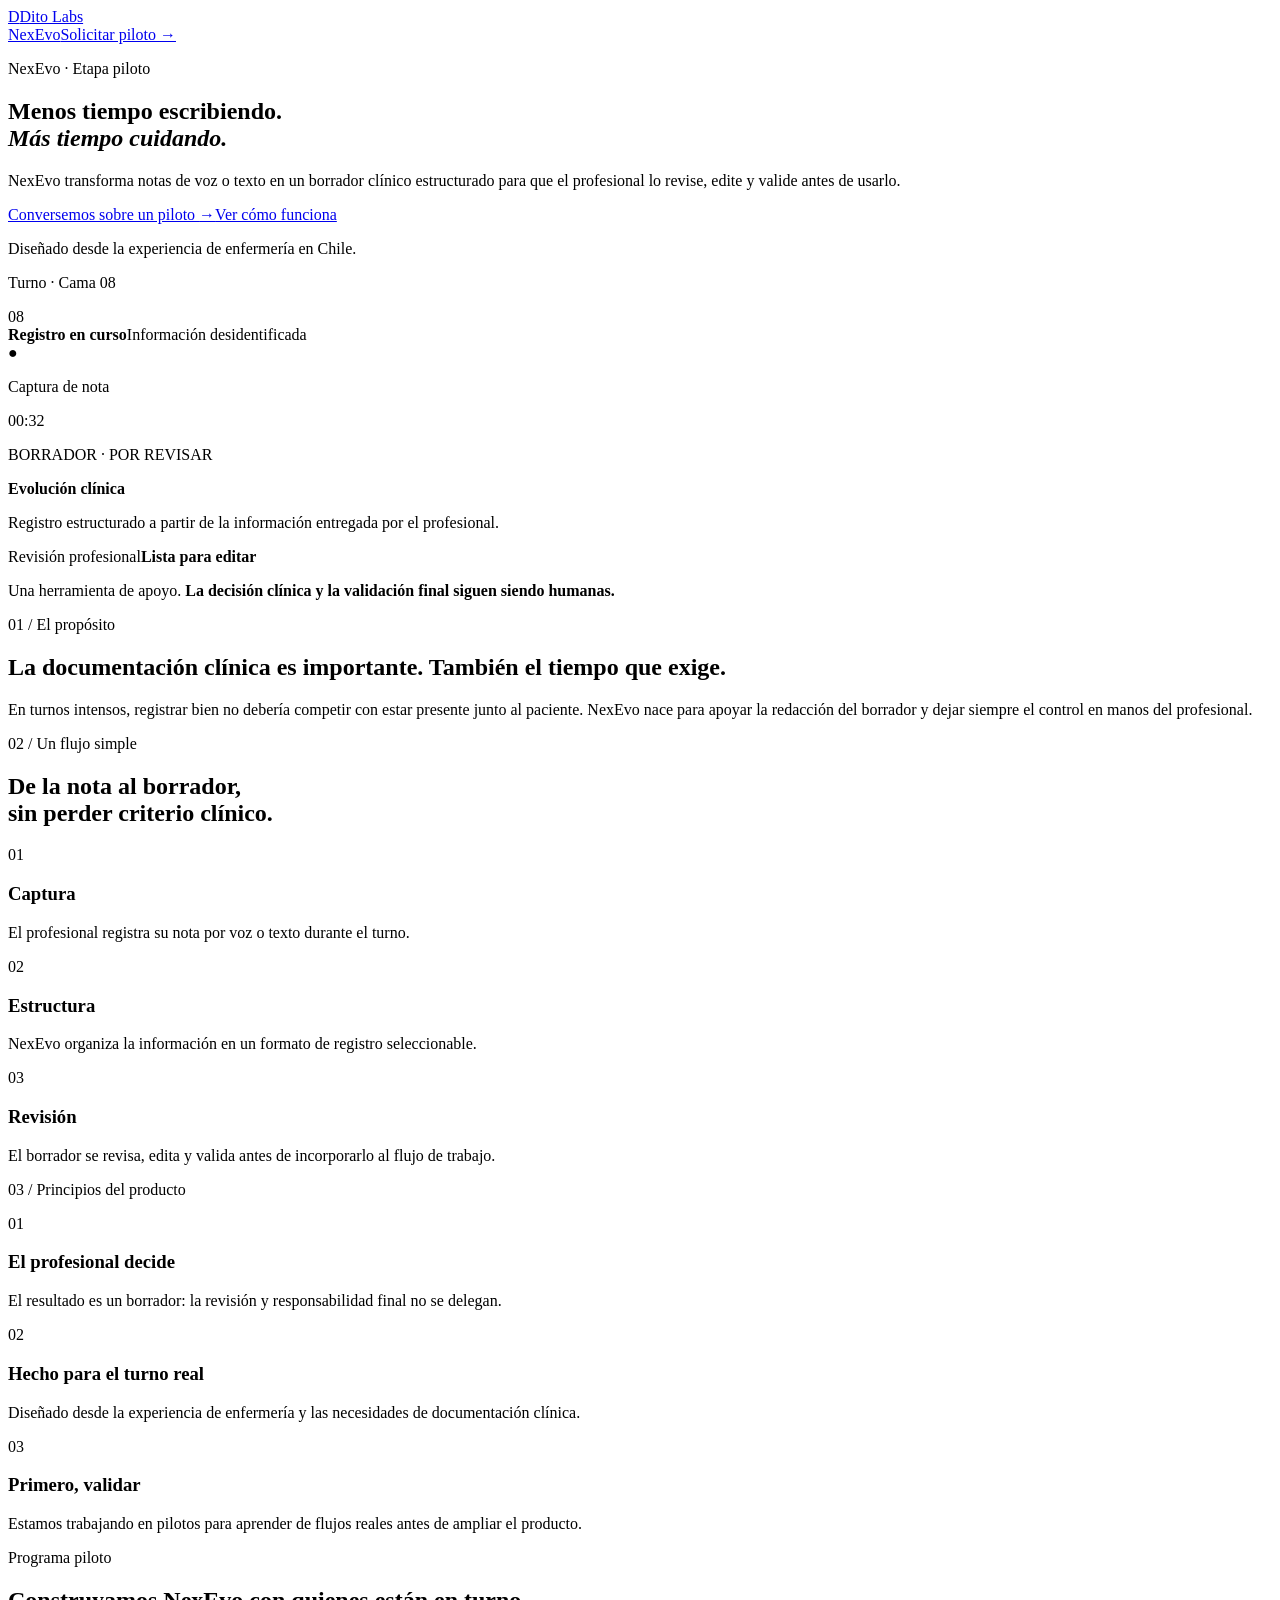
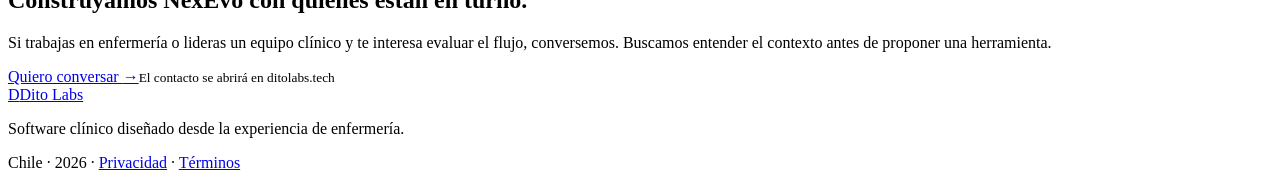
==== commit d32be932: "Rediseñar portada con foco en NexEvo" ====
--- a/index.html
+++ b/index.html
@@ -1,858 +1,55 @@
-﻿<!DOCTYPE html>
-<html lang="es-CL">
-<head>
-  <meta charset="UTF-8">
-  <meta name="viewport" content="width=device-width, initial-scale=1.0">
-  <title>Dito Labs — Software clínico para enfermeros y médicos en Chile | NexEvo · FarmaCheck</title>
-  <meta name="description" content="Dito Labs SpA es una startup healthtech chilena que desarrolla NexEvo, plataforma de registros clínicos con IA, y FarmaCheck, verificador de incompatibilidades farmacológicas offline. Diseñado por enfermeros, para el sistema de salud chileno.">
+<!doctype html>
+<html lang="es">
+  <head>
+    <meta charset="UTF-8" />
+    <meta name="viewport" content="width=device-width, initial-scale=1.0" />
+    <meta name="description" content="NexEvo ayuda a convertir notas de voz o texto en borradores clínicos estructurados, siempre revisables por el profesional." />
+    <title>Dito Labs | NexEvo para registros clínicos</title>
+    <link rel="preconnect" href="https://fonts.googleapis.com" />
+    <link rel="preconnect" href="https://fonts.gstatic.com" crossorigin />
+    <link href="https://fonts.googleapis.com/css2?family=DM+Mono:wght@400;500&family=Manrope:wght@400;500;600;700;800&display=swap" rel="stylesheet" />
+    <link rel="stylesheet" href="styles.css" />
+  </head>
+  <body>
+    <main>
+      <nav class="shell nav" aria-label="Navegación principal">
+        <a class="brand" href="#inicio"><span class="brand-mark">D</span><span>Dito Labs</span></a>
+        <div class="nav-actions"><a href="#nexevo">NexEvo</a><a class="top-cta" href="#piloto">Solicitar piloto <span>→</span></a></div>
+      </nav>
+
+      <section class="shell hero" id="inicio">
+        <div class="hero-copy">
+          <p class="eyebrow"><span class="live-dot"></span> NexEvo · Etapa piloto</p>
+          <h1>Menos tiempo escribiendo.<br /><em>Más tiempo cuidando.</em></h1>
+          <p class="lead">NexEvo transforma notas de voz o texto en un borrador clínico estructurado para que el profesional lo revise, edite y valide antes de usarlo.</p>
+          <div class="hero-buttons"><a class="button primary" href="#piloto">Conversemos sobre un piloto <span>→</span></a><a class="button quiet" href="#como-funciona">Ver cómo funciona</a></div>
+          <p class="microcopy">Diseñado desde la experiencia de enfermería en Chile.</p>
+        </div>
+        <div class="product-panel" aria-label="Ejemplo conceptual de flujo NexEvo">
+          <div class="panel-bar"><span></span><span></span><span></span><p>Turno · Cama 08</p></div>
+          <div class="panel-body">
+            <div class="patient-row"><div class="avatar">08</div><div><strong>Registro en curso</strong><span>Información desidentificada</span></div><i>●</i></div>
+            <div class="voice-card"><div class="sound"><b></b><b></b><b></b><b></b><b></b><b></b><b></b><b></b><b></b></div><p>Captura de nota</p><span>00:32</span></div>
+            <div class="draft"><p class="draft-label">BORRADOR · POR REVISAR</p><strong>Evolución clínica</strong><p>Registro estructurado a partir de la información entregada por el profesional.</p><div class="draft-lines"><span></span><span></span><span></span></div></div>
+            <div class="review-row"><span>Revisión profesional</span><b>Lista para editar</b></div>
+          </div>
+        </div>
+      </section>
+
+      <section class="proof-band"><div class="shell"><p>Una herramienta de apoyo. <strong>La decisión clínica y la validación final siguen siendo humanas.</strong></p></div></section>
+
+      <section class="shell context" id="nexevo">
+        <div class="kicker">01 / El propósito</div>
+        <div class="context-copy"><h2>La documentación clínica es importante. También el tiempo que exige.</h2><p>En turnos intensos, registrar bien no debería competir con estar presente junto al paciente. NexEvo nace para apoyar la redacción del borrador y dejar siempre el control en manos del profesional.</p></div>
+      </section>
+
+      <section class="how" id="como-funciona"><div class="shell"><div class="section-head"><p class="kicker">02 / Un flujo simple</p><h2>De la nota al borrador,<br />sin perder criterio clínico.</h2></div><div class="steps"><article><span>01</span><h3>Captura</h3><p>El profesional registra su nota por voz o texto durante el turno.</p></article><article><span>02</span><h3>Estructura</h3><p>NexEvo organiza la información en un formato de registro seleccionable.</p></article><article><span>03</span><h3>Revisión</h3><p>El borrador se revisa, edita y valida antes de incorporarlo al flujo de trabajo.</p></article></div></div></section>
+
+      <section class="shell principles"><div class="principles-card"><p class="kicker">03 / Principios del producto</p><div class="principle-list"><div><span>01</span><h3>El profesional decide</h3><p>El resultado es un borrador: la revisión y responsabilidad final no se delegan.</p></div><div><span>02</span><h3>Hecho para el turno real</h3><p>Diseñado desde la experiencia de enfermería y las necesidades de documentación clínica.</p></div><div><span>03</span><h3>Primero, validar</h3><p>Estamos trabajando en pilotos para aprender de flujos reales antes de ampliar el producto.</p></div></div></div></section>
+
+      <section class="pilot" id="piloto"><div class="shell pilot-layout"><div><p class="eyebrow">Programa piloto</p><h2>Construyamos NexEvo con quienes están en turno.</h2></div><div><p>Si trabajas en enfermería o lideras un equipo clínico y te interesa evaluar el flujo, conversemos. Buscamos entender el contexto antes de proponer una herramienta.</p><a class="button light" href="mailto:contacto@ditolabs.tech?subject=Consulta%20sobre%20NexEvo">Quiero conversar <span>→</span></a><small>El contacto se abrirá en ditolabs.tech</small></div></div></section>
+    </main>
+    <footer class="shell footer"><a class="brand" href="#inicio"><span class="brand-mark">D</span><span>Dito Labs</span></a><p>Software clínico diseñado desde la experiencia de enfermería.</p><span>Chile · 2026 · <a href="nexevo-privacidad.html">Privacidad</a> · <a href="nexevo-terminos.html">Términos</a></span></footer>
+  </body>
+</html>
 
-  <!-- Open Graph completo -->
-  <meta property="og:title" content="Dito Labs — Tecnología clínica para quienes cuidan">
-  <meta property="og:description" content="Startup healthtech chilena. Desarrollamos NexEvo y FarmaCheck: software clínico diseñado por enfermeros, para enfermeros.">
-  <meta property="og:url" content="https://ditolabs.tech">
-  <meta property="og:type" content="website">
-  <meta property="og:image" content="https://ditolabs.tech/assets/og-image.png">
-  <meta property="og:image:width" content="1200">
-  <meta property="og:image:height" content="630">
-  <meta property="og:locale" content="es_CL">
-  <meta property="og:site_name" content="Dito Labs">
-
-  <!-- Twitter/X Card -->
-  <meta name="twitter:card" content="summary_large_image">
-  <meta name="twitter:title" content="Dito Labs — Tecnología clínica para quienes cuidan">
-  <meta name="twitter:description" content="Startup healthtech chilena. NexEvo y FarmaCheck: software diseñado desde el flujo real del trabajo clínico.">
-  <meta name="twitter:image" content="https://ditolabs.tech/assets/og-image.png">
-
-  <link rel="preconnect" href="https://fonts.googleapis.com">
-  <link href="https://fonts.googleapis.com/css2?family=Outfit:wght@300;400;500;600;700;800&display=swap" rel="stylesheet">
-
-  <link rel="stylesheet" href="css/styles.css">
-
-  <!-- Favicon -->
-  <link rel="icon" type="image/png" href="assets/favicon-32.png" sizes="32x32">
-  <link rel="icon" type="image/png" href="assets/favicon-16.png" sizes="16x16">
-  <link rel="apple-touch-icon" href="assets/apple-touch-icon.png">
-</head>
-<body>
-
-<!-- SPRITE DE ICONOS (Lucide) -->
-<svg xmlns="http://www.w3.org/2000/svg" style="display:none" aria-hidden="true">
-  <symbol id="i-stethoscope" viewBox="0 0 24 24"><path d="M11 2v2"/><path d="M5 2v2"/><path d="M5 3H4a2 2 0 0 0-2 2v4a6 6 0 0 0 12 0V5a2 2 0 0 0-2-2h-1"/><path d="M8 15a6 6 0 0 0 12 0v-3"/><circle cx="20" cy="10" r="2"/></symbol>
-  <symbol id="i-lock" viewBox="0 0 24 24"><rect x="3" y="11" width="18" height="11" rx="2"/><path d="M7 11V7a5 5 0 0 1 10 0v4"/></symbol>
-  <symbol id="i-zap" viewBox="0 0 24 24"><path d="M13 2 3 14h9l-1 8 10-12h-9l1-8z"/></symbol>
-  <symbol id="i-map-pin" viewBox="0 0 24 24"><path d="M20 10c0 6-8 12-8 12s-8-6-8-12a8 8 0 0 1 16 0Z"/><circle cx="12" cy="10" r="3"/></symbol>
-  <symbol id="i-landmark" viewBox="0 0 24 24"><line x1="3" y1="22" x2="21" y2="22"/><line x1="6" y1="18" x2="6" y2="11"/><line x1="10" y1="18" x2="10" y2="11"/><line x1="14" y1="18" x2="14" y2="11"/><line x1="18" y1="18" x2="18" y2="11"/><polygon points="12 2 20 7 4 7"/></symbol>
-  <symbol id="i-shield-check" viewBox="0 0 24 24"><path d="M20 13c0 5-3.5 7.5-7.66 8.95a1 1 0 0 1-.67-.01C7.5 20.5 4 18 4 13V6a1 1 0 0 1 1-1c2 0 4.5-1.2 6.24-2.72a1.17 1.17 0 0 1 1.52 0C14.51 3.81 17 5 19 5a1 1 0 0 1 1 1z"/><path d="m9 12 2 2 4-4"/></symbol>
-  <symbol id="i-heart-pulse" viewBox="0 0 24 24"><path d="M19 14c1.49-1.46 3-3.21 3-5.5A5.5 5.5 0 0 0 16.5 3c-1.76 0-3 .5-4.5 2-1.5-1.5-2.74-2-4.5-2A5.5 5.5 0 0 0 2 8.5c0 2.3 1.51 4.04 3 5.5l7 7Z"/><path d="M3.22 12H9.5l.5-1 2 4.5 2-7 1.5 3.5h5.27"/></symbol>
-  <symbol id="i-clipboard" viewBox="0 0 24 24"><rect x="8" y="2" width="8" height="4" rx="1"/><path d="M16 4h2a2 2 0 0 1 2 2v14a2 2 0 0 1-2 2H6a2 2 0 0 1-2-2V6a2 2 0 0 1 2-2h2"/><path d="M12 11h4"/><path d="M12 16h4"/><path d="M8 11h.01"/><path d="M8 16h.01"/></symbol>
-  <symbol id="i-pill" viewBox="0 0 24 24"><path d="m10.5 20.5 10-10a4.95 4.95 0 1 0-7-7l-10 10a4.95 4.95 0 1 0 7 7Z"/><path d="m8.5 8.5 7 7"/></symbol>
-  <symbol id="i-sparkles" viewBox="0 0 24 24"><path d="m12 3-1.9 5.8a2 2 0 0 1-1.287 1.288L3 12l5.8 1.9a2 2 0 0 1 1.288 1.287L12 21l1.9-5.8a2 2 0 0 1 1.287-1.288L21 12l-5.8-1.9a2 2 0 0 1-1.288-1.287Z"/></symbol>
-  <symbol id="i-mic" viewBox="0 0 24 24"><path d="M12 2a3 3 0 0 0-3 3v7a3 3 0 0 0 6 0V5a3 3 0 0 0-3-3Z"/><path d="M19 10v2a7 7 0 0 1-14 0v-2"/><line x1="12" y1="19" x2="12" y2="22"/></symbol>
-  <symbol id="i-bell" viewBox="0 0 24 24"><path d="M6 8a6 6 0 0 1 12 0c0 7 3 9 3 9H3s3-2 3-9"/><path d="M10.3 21a1.94 1.94 0 0 0 3.4 0"/></symbol>
-  <symbol id="i-folder" viewBox="0 0 24 24"><path d="M20 20a2 2 0 0 0 2-2V8a2 2 0 0 0-2-2h-7.9a2 2 0 0 1-1.69-.9L9.6 3.9A2 2 0 0 0 7.93 3H4a2 2 0 0 0-2 2v13a2 2 0 0 0 2 2Z"/></symbol>
-  <symbol id="i-refresh" viewBox="0 0 24 24"><path d="M3 12a9 9 0 0 1 9-9 9.75 9.75 0 0 1 6.74 2.74L21 8"/><path d="M21 3v5h-5"/><path d="M21 12a9 9 0 0 1-9 9 9.75 9.75 0 0 1-6.74-2.74L3 16"/><path d="M8 16H3v5"/></symbol>
-  <symbol id="i-flask" viewBox="0 0 24 24"><path d="M10 2v7.527a2 2 0 0 1-.211.896L4.72 20.55a1 1 0 0 0 .9 1.45h12.76a1 1 0 0 0 .9-1.45l-5.069-10.127A2 2 0 0 1 14 9.527V2"/><path d="M8.5 2h7"/><path d="M7 16h10"/></symbol>
-  <symbol id="i-file-text" viewBox="0 0 24 24"><path d="M15 2H6a2 2 0 0 0-2 2v16a2 2 0 0 0 2 2h12a2 2 0 0 0 2-2V7Z"/><path d="M14 2v4a2 2 0 0 0 2 2h4"/><path d="M10 9H8"/><path d="M16 13H8"/><path d="M16 17H8"/></symbol>
-  <symbol id="i-check" viewBox="0 0 24 24"><path d="M20 6 9 17l-5-5"/></symbol>
-</svg>
-
-<!-- MOBILE NAV -->
-<div class="mobile-nav" id="mobileNav">
-  <button class="mobile-close" onclick="closeMobile()">✕</button>
-  <a href="#nosotros" onclick="closeMobile()">Nosotros</a>
-  <div class="mobile-nav-projects">
-    <span>Proyectos</span>
-    <div class="mobile-nav-sub">
-      <a href="#nexevo" onclick="closeMobile()">NexEvo</a>
-      <a href="#farmacheck" onclick="closeMobile()">FarmaCheck</a>
-      <a href="#orbita" onclick="closeMobile()">Proyecto Órbita</a>
-    </div>
-  </div>
-  <a href="#vision" onclick="closeMobile()">Visión</a>
-  <a href="#contacto" onclick="closeMobile()">Contacto</a>
-</div>
-
-<!-- NAV -->
-<nav id="nav">
-  <div class="container nav-inner">
-    <div class="nav-start">
-      <a href="#" class="logo">
-        <span class="logo-mark">D</span>
-        <span>Dito Labs</span>
-      </a>
-      <div class="hero-badge">
-        <div class="badge-dot"></div>
-        Healthtech · Chile · 2026
-      </div>
-    </div>
-    <ul class="nav-links">
-      <li><a href="#nosotros">Nosotros</a></li>
-      <li class="nav-dropdown" id="navProyectosDropdown">
-        <button type="button" class="nav-dropdown-toggle" aria-expanded="false" aria-haspopup="true" id="navProyectosToggle">
-          Proyectos <span class="nav-dropdown-chevron" aria-hidden="true">▾</span>
-        </button>
-        <ul class="nav-dropdown-menu" role="menu">
-          <li role="none"><a href="#nexevo" role="menuitem">NexEvo<span class="dd-tag">Registros clínicos</span></a></li>
-          <li role="none"><a href="#farmacheck" role="menuitem">FarmaCheck<span class="dd-tag">Seguridad farmacológica</span></a></li>
-          <li role="none"><a href="#orbita" role="menuitem">Proyecto Órbita<span class="dd-tag">En fase de diseño</span></a></li>
-        </ul>
-      </li>
-      <li><a href="#vision">Visión</a></li>
-      <li><a href="#contacto" class="nav-cta">Contacto</a></li>
-    </ul>
-    <button class="burger" onclick="openMobile()" aria-label="Menú">
-      <span></span><span></span><span></span>
-    </button>
-  </div>
-</nav>
-
-<main>
-  <!-- HERO -->
-  <section class="hero">
-    <div class="blob blob-1" aria-hidden="true"></div>
-    <div class="blob blob-2" aria-hidden="true"></div>
-    <div class="ecg-wrap" aria-hidden="true">
-      <svg viewBox="0 0 1440 90" xmlns="http://www.w3.org/2000/svg" preserveAspectRatio="none">
-        <path class="ecg-path" d="
-          M-20,45 L160,45
-          L172,43 L183,28 L191,60 L197,8 L204,72 L211,45
-          L224,45 Q237,31 248,45
-          L430,45
-          L442,43 L453,28 L461,60 L467,8 L474,72 L481,45
-          L494,45 Q507,31 518,45
-          L700,45
-          L712,43 L723,28 L731,60 L737,8 L744,72 L751,45
-          L764,45 Q777,31 788,45
-          L970,45
-          L982,43 L993,28 L1001,60 L1007,8 L1014,72 L1021,45
-          L1034,45 Q1047,31 1058,45
-          L1240,45
-          L1252,43 L1263,28 L1271,60 L1277,8 L1284,72 L1291,45
-          L1304,45 Q1317,31 1328,45
-          L1500,45
-        "/>
-      </svg>
-    </div>
-
-    <div class="container hero-inner">
-      <div>
-        <h1 class="hero-title">
-          Menos tiempo frente a la pantalla,<br>
-          <span class="highlight">más tiempo para cuidar.</span>
-        </h1>
-        <p class="hero-text">
-          Desarrollamos asistentes digitales que automatizan el trabajo pesado. Olvídate del tipeo interminable; nuestras herramientas estructuran tus notas clínicas en segundos, devolviéndote el tiempo para enfocarte en el paciente.
-        </p>
-        <div class="hero-actions">
-          <a href="#proyectos" class="btn-primary">Conoce nuestros proyectos →</a>
-          <a href="#contacto" class="btn-secondary">Contacto</a>
-        </div>
-      </div>
-      <div class="hero-side">
-      <div class="hero-visual">
-        <div class="hero-card-slider" id="heroSlider">
-          <div class="hero-card nex active">
-            <div class="hc-top">
-              <div class="hc-icon nex"><svg class="icon"><use href="#i-clipboard"/></svg></div>
-              <div>
-                <div class="hc-name">NexEvo · Registro activo</div>
-                <div class="hc-sub">Escuchando y estructurando tu evolución...</div>
-              </div>
-            </div>
-            <div class="hc-wave">
-              <svg viewBox="0 0 320 56" xmlns="http://www.w3.org/2000/svg">
-                <path class="wave-path" d="M0,28 L40,28 L50,28 L56,18 L62,36 L66,10 L70,44 L74,28 L90,28 Q103,18 114,28 L180,28 L186,18 L192,36 L196,10 L200,44 L204,28 L220,28 Q233,18 244,28 L320,28"/>
-              </svg>
-            </div>
-            <div class="hc-chips">
-              <span class="chip teal">✓ SOAPIE generado</span>
-              <span class="chip green">✓ NANDA integrado</span>
-              <span class="chip gray"><svg class="icon"><use href="#i-lock"/></svg> Datos protegidos</span>
-              <span class="chip teal"><svg class="icon"><use href="#i-mic"/></svg> Voz → Texto</span>
-            </div>
-            <button class="hero-slider-btn" type="button" aria-label="Siguiente producto">→</button>
-          </div>
-
-          <div class="hero-card far">
-            <div class="hc-top">
-              <div class="hc-icon far"><svg class="icon"><use href="#i-pill"/></svg></div>
-              <div>
-                <div class="hc-name">FarmaCheck · Seguridad Farmacológica</div>
-                <div class="hc-sub">Verificando interacciones…</div>
-              </div>
-            </div>
-            <div class="hc-wave">
-              <svg viewBox="0 0 320 56" xmlns="http://www.w3.org/2000/svg">
-                <path class="wave-path far" d="M0,28 L30,28 L38,22 L46,34 L52,14 L58,40 L64,28 L100,28 Q112,20 122,28 L170,28 L178,16 L186,38 L192,12 L198,42 L204,28 L240,28 Q252,20 262,28 L320,28"/>
-              </svg>
-            </div>
-            <div class="hc-chips">
-              <span class="chip green">✓ Interacciones detectadas</span>
-              <span class="chip green">✓ 100% offline</span>
-              <span class="chip gray"><svg class="icon"><use href="#i-bell"/></svg> Alerta en tiempo real</span>
-              <span class="chip teal"><svg class="icon"><use href="#i-map-pin"/></svg> Base ISP Chile</span>
-            </div>
-            <button class="hero-slider-btn" type="button" aria-label="Siguiente producto">→</button>
-          </div>
-
-          <div class="hero-card soon">
-            <div class="hc-top">
-              <div class="hc-icon soon"><svg class="icon"><use href="#i-sparkles"/></svg></div>
-              <div>
-                <div class="hc-name">Proyecto Órbita (En fase de diseño)</div>
-                <div class="hc-sub">Imagina un entorno donde NexEvo y FarmaCheck convergen. Estamos diseñando la plataforma centralizada definitiva para la gestión del cuidado: donde cada evento, evolución e indicación fluyen en una sola pantalla inteligente y sin fricciones.</div>
-              </div>
-            </div>
-            <div class="hc-wave">
-              <svg viewBox="0 0 320 56" xmlns="http://www.w3.org/2000/svg">
-                <path class="wave-path soon" d="M0,28 L50,28 Q80,18 110,28 L180,28 Q210,38 240,28 L320,28"/>
-              </svg>
-            </div>
-            <div class="hc-chips">
-              <span class="chip gray"><svg class="icon"><use href="#i-folder"/></svg> Trazabilidad total</span>
-              <span class="chip teal"><svg class="icon"><use href="#i-refresh"/></svg> Datos interconectados</span>
-              <span class="chip gray"><svg class="icon"><use href="#i-map-pin"/></svg> Estándar MINSAL</span>
-            </div>
-            <button class="hero-slider-btn" type="button" aria-label="Siguiente producto">→</button>
-          </div>
-        </div>
-      </div>
-      </div>
-    </div>
-  </section>
-
-  <!-- NOSOTROS -->
-  <section id="nosotros" class="section bg-soft">
-    <div class="container">
-      <div class="section-header rv">
-        <span class="s-tag">Nosotros</span>
-        <h2 class="section-title">Diseñado desde adentro</h2>
-      </div>
-
-      <div class="about-content">
-        <div>
-          <div class="about-text rv">
-            <p>Dito Labs SpA es una startup healthtech chilena que nace de la experiencia real en los pasillos del hospital. Entendemos a la perfección la intensidad de las unidades de hospitalizados y el flujo de trabajo clínico de un turno.</p>
-            <p>Por eso, desarrollamos soluciones tecnológicas desde adentro, creadas por un Enfermero profesional para sus colegas. Nuestro objetivo es claro: transformar la carga administrativa en procesos eficientes, elevar la calidad de nuestros registros y, sobre todo, disminuir drásticamente el tiempo que pasamos frente a la pantalla para devolvérselo al paciente.</p>
-          </div>
-          <div class="values-row">
-            <div class="val-item rv d1"><div class="val-emoji"><svg class="icon"><use href="#i-stethoscope"/></svg></div><div class="val-label">ADN Clínico</div><div class="val-desc">Desarrollado a partir de la experiencia real en el flujo de trabajo hospitalario.</div></div>
-            <div class="val-item rv d2"><div class="val-emoji"><svg class="icon"><use href="#i-lock"/></svg></div><div class="val-label">Privacidad y Seguridad</div><div class="val-desc">Cumplimiento estricto de la Ley 19.628 de protección de datos y normativas del MINSAL.</div></div>
-            <div class="val-item rv d1"><div class="val-emoji"><svg class="icon"><use href="#i-zap"/></svg></div><div class="val-label">IA con Propósito</div><div class="val-desc">Automatización enfocada en reducir drásticamente las horas de documentación en cada turno.</div></div>
-            <div class="val-item rv d2"><div class="val-emoji"><svg class="icon"><use href="#i-map-pin"/></svg></div><div class="val-label">Hecho en Chile</div><div class="val-desc">Calibrado para la realidad, los protocolos y las exigencias del sistema de salud nacional.</div></div>
-          </div>
-        </div>
-        <div class="founder-card rv d1">
-          <div class="f-top">
-            <div class="f-avatar">DU</div>
-            <div>
-              <div class="f-name">Diego Ulloa González</div>
-              <div class="f-role">Fundador & CEO · Enfermero Profesional</div>
-            </div>
-          </div>
-          <p class="f-quote">
-            "En Dito Labs cruzamos la evidencia científica con nuestra propia experiencia en los pasillos del hospital. Los datos globales indican que un profesional destina entre 2 y 4 horas de su turno a registros, y en Chile, solo el traspaso de pacientes consume hasta 90 minutos. Estos números validan lo que vivimos durante años: una carga administrativa que agota a los equipos y reduce el tiempo de cuidado directo. NexEvo nace de esta realidad: nuestra respuesta tecnológica para automatizar el trabajo pesado y devolverle ese tiempo al paciente."
-          </p>
-          <div class="f-company">
-            <div class="f-co-line"><strong>Dito Labs SpA</strong> · RUT 78.424.665-5</div>
-            <div class="f-co-line">Santiago, Región Metropolitana, Chile</div>
-            <div class="f-co-line">ditolabs.tech</div>
-            <a href="https://www.linkedin.com/in/diegoulloagonzalez" target="_blank" rel="noopener" class="f-linkedin">in&nbsp;· LinkedIn del fundador →</a>
-          </div>
-        </div>
-      </div>
-
-      <div class="compliance-strip rv">
-        <div class="compliance-item">
-          <span class="compliance-icon"><svg class="icon"><use href="#i-landmark"/></svg></span>
-          <div>
-            <span class="compliance-label">Decreto Supremo N° 41 MINSAL</span>
-            <span class="compliance-desc">Ficha Clínica Electrónica</span>
-          </div>
-        </div>
-        <div class="compliance-item">
-          <span class="compliance-icon"><svg class="icon"><use href="#i-shield-check"/></svg></span>
-          <div>
-            <span class="compliance-label">Ley 19.628</span>
-            <span class="compliance-desc">Protección de datos personales</span>
-          </div>
-        </div>
-        <div class="compliance-item">
-          <span class="compliance-icon"><svg class="icon"><use href="#i-heart-pulse"/></svg></span>
-          <div>
-            <span class="compliance-label">Ley 20.584</span>
-            <span class="compliance-desc">Derechos y deberes del paciente</span>
-          </div>
-        </div>
-        <div class="compliance-item">
-          <span class="compliance-icon"><svg class="icon"><use href="#i-clipboard"/></svg></span>
-          <div>
-            <span class="compliance-label">NGA N° 19 MINSAL</span>
-            <span class="compliance-desc">Norma General Administrativa</span>
-          </div>
-        </div>
-      </div>
-
-      <!-- LÍNEA DE TIEMPO -->
-      <div class="timeline-wrap rv">
-        <h3 class="timeline-title">Nuestro camino</h3>
-        <ol class="timeline">
-          <li class="timeline-item done">
-            <span class="timeline-dot" aria-hidden="true"></span>
-            <span class="timeline-date">Mayo 2026</span>
-            <h4 class="timeline-label">Fundación de Dito Labs SpA</h4>
-            <p class="timeline-desc">Nace la empresa e inicia la fase de creación de proyectos con dos frentes: NexEvo y FarmaCheck.</p>
-          </li>
-          <li class="timeline-item done">
-            <span class="timeline-dot" aria-hidden="true"></span>
-            <span class="timeline-date">Mayo 2026</span>
-            <h4 class="timeline-label">Priorización estratégica</h4>
-            <p class="timeline-desc">NexEvo se define como prioridad. FarmaCheck entra en pausa para profundizar su investigación clínica y farmacológica.</p>
-          </li>
-          <li class="timeline-item done">
-            <span class="timeline-dot" aria-hidden="true"></span>
-            <span class="timeline-date">Junio 2026</span>
-            <h4 class="timeline-label">MVP de NexEvo</h4>
-            <p class="timeline-desc">Primera versión funcional de la aplicación, lista para ser probada por profesionales en turno.</p>
-          </li>
-          <li class="timeline-item current">
-            <span class="timeline-dot" aria-hidden="true"></span>
-            <span class="timeline-date">Hoy</span>
-            <h4 class="timeline-label">Difusión y pruebas</h4>
-            <p class="timeline-desc">Lanzamiento del programa Beta, levantamiento de información con profesionales de salud y <strong>búsqueda activa de fondos y organismos de apoyo</strong> para seguir desarrollando y desplegar los productos funcionales.</p>
-          </li>
-        </ol>
-      </div>
-    </div>
-  </section>
-
-  <!-- PROYECTOS -->
-  <section id="proyectos" class="section">
-    <div class="container">
-      <div class="section-header rv">
-        <span class="s-tag">Proyectos</span>
-        <h2 class="section-title">Soluciones diseñadas para el equipo clínico</h2>
-        <p class="section-subtitle">Presentamos herramientas para enfermeros/as, médicos y equipos clínicos en Chile.</p>
-      </div>
-
-      <div id="nexevo" class="card-heading rv">
-        <h3 class="card-title">NexEvo - Registros clínicos de alto nivel</h3>
-      </div>
-
-      <article class="card card-accent-nexevo card-featured nexevo-showcase rv d1">
-        <div class="card-glow-nex"></div>
-        <div class="nexevo-showcase-main">
-          <div class="card-top">
-            <span class="badge">Piloto Clínico · 2026</span>
-          </div>
-          <p class="card-text">Transformamos el dictado sobre la marcha en registros formales. Como Sistema de Soporte a Decisiones Clínicas (CDSS), NexEvo es una herramienta de asistencia diseñada bajo estrictas normativas chilenas (D.S. N° 41 y MINSAL). Al ser un instrumento de apoyo, procesa tus grabaciones anonimizando los datos del paciente desde el primer segundo, <strong class="nexevo-metric">reduciendo el tiempo de redacción hasta en un 80%</strong>. Recupera tus horas de atención directa con total respaldo legal.</p>
-          <p class="card-footer">Dirigido a: <span>Enfermeras/os</span></p>
-          <div class="nexevo-coming-proto">
-            <span class="nexevo-proto-dot" aria-hidden="true"></span>
-            <p>Próximamente — estamos explorando nuevos protocolos de evolución para ayudar a más profesionales de salud a optimizar y mejorar sus registros clínicos.</p>
-          </div>
-          <button type="button" class="btn-primary nexevo-showcase-cta" id="nexevoArchOpen" aria-haspopup="dialog">Ver arquitectura técnica →</button>
-          <div class="nexevo-beta-callout">
-            <p class="nexevo-beta-callout-text"><svg class="icon"><use href="#i-flask"/></svg> Programa Beta: ¿Quieres probar NexEvo en tu próximo turno?</p>
-            <a href="#contacto" class="nexevo-beta-cta-btn">Participa aquí</a>
-          </div>
-          <div class="nexevo-legal-links">
-            <span class="nexevo-legal-label"><svg class="icon"><use href="#i-file-text"/></svg> Documentos legales de NexEvo:</span>
-            <a href="nexevo-privacidad.html" class="nexevo-legal-link">Política de Privacidad</a>
-            <span class="nexevo-legal-sep">·</span>
-            <a href="nexevo-terminos.html" class="nexevo-legal-link">Términos y Condiciones</a>
-          </div>
-        </div>
-        <div class="nexevo-phone" aria-hidden="true">
-          <div class="nexevo-phone-frame">
-            <img src="img/nexevo-camas.png" alt="NexEvo — vista de camas activas del turno" loading="lazy">
-          </div>
-        </div>
-        <div class="nexevo-specs-panel">
-          <ul class="feat-list">
-            <li><span class="feat-check t">✓</span><span class="feat-text">Estructuración de evoluciones adaptadas a las normativas chilenas actuales (SOAPIE, SISTEMA y más)</span></li>
-            <li><span class="feat-check t">✓</span><span class="feat-text">Filtro anti-alucinaciones que impide la invención de signos y cualquier variable no mencionada por el profesional</span></li>
-            <li><span class="feat-check t">✓</span><span class="feat-text">Privacidad por diseño: anonimiza nombres y RUTs al instante</span></li>
-            <li><span class="feat-check t">✓</span><span class="feat-text">Alta seguridad de datos: custodia local y encriptación avanzada</span></li>
-            <li><span class="feat-check t">✓</span><span class="feat-text">Generamos un resumen de turno de cada paciente evolucionado para agilizar las entregas de turno</span></li>
-            <li><span class="feat-check t">✓</span><span class="feat-text">Panel de ROI y Telemetría: Calcula las horas de registro ahorradas frente al tipeo tradicional. Cada profesional visualiza su tiempo recuperado en su celular, generando data estadística en tiempo real para reportes de gestión.</span></li>
-          </ul>
-        </div>
-      </article>
-    </div>
-  </section>
-
-  <!-- VISION -->
-  <section class="section section-tight">
-    <div class="container">
-      <div id="farmacheck" class="card-heading rv">
-        <h3 class="card-title">FarmaCheck</h3>
-      </div>
-
-      <article class="card card-accent-farma card-featured farma-showcase vision-card rv d1">
-        <div class="card-glow-far"></div>
-        <div class="farma-showcase-main">
-          <div class="card-top">
-            <span class="badge green">Próximamente</span>
-          </div>
-          <p class="card-text">Un escudo clínico de bolsillo para la administración segura de medicamentos. FarmaCheck analiza combinaciones intravenosas en milisegundos para prevenir colisiones químicas, <strong class="farma-metric">operando de manera 100% offline</strong> para no depender del inestable Wi-Fi hospitalario.</p>
-          <p class="card-footer">Dirigido a: <span>Enfermeros/as en entorno hospitalario</span></p>
-          <span class="btn-disabled farma-showcase-cta" aria-disabled="true">Próximamente</span>
-        </div>
-        <div class="farma-specs-panel">
-          <ul class="feat-list">
-            <li><span class="feat-check g">✓</span><span class="feat-text">Motor de colisiones y filtro de alergias en tiempo real</span></li>
-            <li><span class="feat-check g">✓</span><span class="feat-text">Sistema visual de alertas (Crítico, Precaución, Monitoreo)</span></li>
-            <li><span class="feat-check g">✓</span><span class="feat-text">Calculadoras de alta precisión para drogas vasoactivas</span></li>
-            <li><span class="feat-check g">✓</span><span class="feat-text">Planes de acción de enfermería a pie de cama</span></li>
-          </ul>
-        </div>
-      </article>
-
-      <article id="orbita" class="orbita-card rv d1">
-        <div class="orbita-noise" aria-hidden="true"></div>
-
-        <div class="orbita-top">
-          <span class="orbita-tag">
-            <span class="orbita-tag-dot"></span>
-            En desarrollo · No anunciado
-          </span>
-          <span class="orbita-codename">PROYECTO ÓRBITA</span>
-        </div>
-
-        <div class="orbita-body">
-          <h3 class="orbita-title">
-            Algo está cambiando.<br>
-            <span class="orbita-title-accent">El hospital aún no lo sabe.</span>
-          </h3>
-          <p class="orbita-desc">
-            Hay problemas en el sistema de salud que llevan décadas sin resolverse. No por falta de tecnología — sino porque nadie había estado lo suficientemente cerca del problema como para diseñar la solución correcta.
-          </p>
-          <p class="orbita-desc">
-            Órbita es la siguiente etapa natural de Dito Labs: una plataforma que recoge todo lo aprendido con NexEvo y FarmaCheck para repensar cómo los profesionales de salud viven, documentan y entregan su turno. Actualmente se encuentra en fase de diseño y estudio — los detalles se anunciarán cuando el proyecto madure.
-          </p>
-
-          <div class="orbita-specs">
-            <div class="orbita-spec-item orbita-spec-redacted">
-              <span class="orbita-spec-label">Módulo central</span>
-              <span class="orbita-spec-value redacted">████████████████</span>
-            </div>
-            <div class="orbita-spec-item orbita-spec-redacted">
-              <span class="orbita-spec-label">Integración</span>
-              <span class="orbita-spec-value redacted">████████ · ████████████</span>
-            </div>
-            <div class="orbita-spec-item orbita-spec-redacted">
-              <span class="orbita-spec-label">Objetivo clínico</span>
-              <span class="orbita-spec-value redacted">██████████████████████████</span>
-            </div>
-          </div>
-        </div>
-
-        <div class="orbita-footer">
-          <a href="#contacto" class="orbita-cta">¿Quieres saber más de este proyecto? →</a>
-          <div class="orbita-eta-wrap">
-            <span class="orbita-eta-badge">Fase inicial</span>
-            <span class="orbita-eta">Próximamente — aún estamos construyendo este proyecto desde cero.</span>
-          </div>
-        </div>
-      </article>
-
-      <div id="vision" class="section-header vision-header rv d2">
-        <span class="s-tag">Visión</span>
-        <h2 class="section-title">Hacia dónde vamos</h2>
-        <p class="section-subtitle">Queremos que los registros clínicos en Chile sean completos, tanto en su contenido como en el cumplimiento de las normativas legales vigentes. Sabemos que viene un cambio hacia la interconectividad de la información en salud — y queremos ser parte de él.</p>
-      </div>
-
-      <div class="vision-grid">
-        <div class="vision-item rv">
-          <div class="vision-num">01</div>
-          <div class="vision-text">
-            <h4>Registros clínicos más completos</h4>
-            <p>Apoyados por tecnologías modernas que optimizan el tiempo de los profesionales — más aún cuando su labor exige atención directa con personas.</p>
-          </div>
-        </div>
-        <div class="vision-item rv d1">
-          <div class="vision-num">02</div>
-          <div class="vision-text">
-            <h4>Conectividad con los sistemas actuales</h4>
-            <p>Nuestros productos están siendo diseñados para ser un aporte real y conectarse con las tecnologías que hoy se utilizan para los registros clínicos.</p>
-          </div>
-        </div>
-        <div class="vision-item rv d2">
-          <div class="vision-num">03</div>
-          <div class="vision-text">
-            <h4>Seguridad y cifrado de datos</h4>
-            <p>Privacidad por diseño en todo lo que construimos: ningún dato personal de pacientes queda expuesto, almacenado sin protección ni fuera de la normativa vigente.</p>
-          </div>
-        </div>
-        <div class="vision-item rv d3">
-          <div class="vision-num">04</div>
-          <div class="vision-text">
-            <h4>Construido junto a los profesionales</h4>
-            <p>Cada función nace y se valida en el flujo real de trabajo clínico, con la retroalimentación de quienes están en turno, al lado del paciente.</p>
-          </div>
-        </div>
-      </div>
-    </div>
-  </section>
-
-  <!-- CONTACTO -->
-  <section id="contacto" class="section bg-soft">
-    <div class="container">
-      <div class="contact-card rv">
-        <div class="contact-card-left">
-          <span class="contact-tag">Contacto</span>
-          <h2 class="contact-title">¿Quieres contactarnos?</h2>
-          <p class="contact-text">Algunos de nuestros proyectos se encuentran en fase de pruebas. Si quieres ser parte de ellas o simplemente tienes una pregunta, completa el formulario y me pondré en contacto a la brevedad.</p>
-          <a href="mailto:contacto@ditolabs.tech" class="contact-email-link">
-            contacto@ditolabs.tech
-          </a>
-          <div class="contact-pilots">
-            <div class="contact-pilot-item">
-              <span class="pilot-badge teal">Beta activa</span>
-              <span class="pilot-name">NexEvo</span>
-            </div>
-            <div class="contact-pilot-item">
-              <span class="pilot-badge gray">Próximamente</span>
-              <span class="pilot-name">FarmaCheck</span>
-            </div>
-            <div class="contact-pilot-item">
-              <span class="pilot-badge violet">Fase inicial</span>
-              <span class="pilot-name">Proyecto Órbita</span>
-            </div>
-          </div>
-        </div>
-
-        <div class="contact-survey-cta">
-          <div class="contact-survey-icon"><svg class="icon"><use href="#i-clipboard"/></svg></div>
-          <h3 class="contact-survey-title">Encuesta de Diagnóstico</h3>
-          <p class="contact-survey-text">Ayúdanos a construir mejores herramientas clínicas. Responde nuestra encuesta — toma menos de 3 minutos — y si quieres, déjanos tu correo para participar en las pruebas Beta.</p>
-          <button type="button" class="contact-survey-btn" id="gformOpen">Responder encuesta →</button>
-          <span class="contact-survey-note">Se abre sobre esta página · Sin spam</span>
-        </div>
-      </div>
-    </div>
-  </section>
-</main>
-
-<div class="gform-modal" id="gformModal" role="dialog" aria-modal="true" aria-labelledby="gformModalTitle" aria-hidden="true">
-  <div class="gform-modal-backdrop" data-gform-close></div>
-  <div class="gform-modal-panel">
-    <header class="gform-modal-head">
-      <div>
-        <span class="gform-modal-tag">Dito Labs</span>
-        <h2 class="gform-modal-title" id="gformModalTitle">Encuesta de Diagnóstico</h2>
-      </div>
-      <button type="button" class="gform-modal-close" data-gform-close aria-label="Cerrar">×</button>
-    </header>
-    <div class="gform-modal-body">
-      <iframe
-        data-src="https://docs.google.com/forms/d/e/1FAIpQLSeRxV1txwKuzoPMOklAvRUqAsSqXBmLpq6Ndn-VsdRttK2pww/viewform?embedded=true"
-        class="gform-modal-iframe"
-        frameborder="0"
-        marginheight="0"
-        marginwidth="0"
-        title="Encuesta de Diagnóstico — Dito Labs">
-        Cargando formulario…
-      </iframe>
-    </div>
-  </div>
-</div>
-
-<div class="arch-modal" id="nexevoArchModal" role="dialog" aria-modal="true" aria-labelledby="nexevoArchTitle" aria-hidden="true">
-  <div class="arch-modal-backdrop" data-arch-close></div>
-  <div class="arch-modal-panel">
-    <button type="button" class="arch-modal-close" data-arch-close aria-label="Cerrar">×</button>
-    <header class="arch-modal-head">
-      <div class="arch-modal-head-text">
-        <span class="arch-modal-tag">NexEvo · CDSS</span>
-        <h2 class="arch-modal-title" id="nexevoArchTitle">Flujo de la aplicación</h2>
-      </div>
-    </header>
-
-    <div class="flow-grid-wrap">
-
-      <!-- Sección 1: Inicio y navegación -->
-      <div class="flow-section">
-        <span class="flow-section-label">Inicio y navegación</span>
-        <ol class="flow-grid">
-          <li class="flow-card">
-            <div class="flow-card-caption">
-              <strong>Inicio</strong>
-              <span>Pantalla de bienvenida de la app</span>
-            </div>
-            <div class="flow-card-img" tabindex="0">
-              <img src="img/nexevo-splash.png" alt="Pantalla de inicio NexEvo">
-              <span class="flow-step">1</span>
-              <div class="flow-tip" role="tooltip">
-                <strong>Punto de entrada</strong>
-                <p>El profesional abre NexEvo al iniciar su turno. Acceso rápido y sin fricción, optimizado para uso en planta con una sola mano.</p>
-              </div>
-            </div>
-          </li>
-          <li class="flow-card">
-            <div class="flow-card-caption">
-              <strong>Camas activas</strong>
-              <span>Vista principal con todas las camas del turno</span>
-            </div>
-            <div class="flow-card-img" tabindex="0">
-              <img src="img/nexevo-camas.png" alt="Listado de camas activas">
-              <span class="flow-step">2</span>
-              <div class="flow-tip" role="tooltip">
-                <strong>Mapa del turno</strong>
-                <p>Todas las camas asignadas en una sola vista. Cada tarjeta muestra el conteo de notas y el último registro, para priorizar de un vistazo qué paciente necesita atención.</p>
-              </div>
-            </div>
-          </li>
-          <li class="flow-card">
-            <div class="flow-card-caption">
-              <strong>Asistente de valoración</strong>
-              <span>Guía inteligente para la valoración inicial del paciente</span>
-            </div>
-            <div class="flow-card-img" tabindex="0">
-              <img src="img/nexevo-asistente-valoracion.png" alt="Asistente de valoración clínica">
-              <span class="flow-step">3</span>
-              <div class="flow-tip" role="tooltip">
-                <strong>Guía estructurada ABCDE</strong>
-                <p>Acompaña la valoración inicial paso a paso: primera mirada del entorno, valoración física por sistemas y planificación de cuidados. Reduce omisiones clínicas.</p>
-              </div>
-            </div>
-          </li>
-        </ol>
-      </div>
-
-      <!-- Sección 2: Captura de información clínica -->
-      <div class="flow-section">
-        <span class="flow-section-label">Captura de información clínica</span>
-        <ol class="flow-grid">
-          <li class="flow-card">
-            <div class="flow-card-caption">
-              <strong>Pacientes activos</strong>
-              <span>Resumen visual de todos los pacientes con notas en curso</span>
-            </div>
-            <div class="flow-card-img" tabindex="0">
-              <img src="img/nexevo-resumen-turno.png" alt="Resumen de turno con pacientes activos">
-              <span class="flow-step">4</span>
-              <div class="flow-tip" role="tooltip">
-                <strong>Pacientes en curso</strong>
-                <p>Resumen de los pacientes con notas activas durante el turno. Permite retomar cualquier registro en progreso sin perder el contexto clínico.</p>
-              </div>
-            </div>
-          </li>
-          <li class="flow-card">
-            <div class="flow-card-caption">
-              <strong>Configuraciones</strong>
-              <span>Plantillas clínicas y ajustes del sistema</span>
-            </div>
-            <div class="flow-card-img" tabindex="0">
-              <img src="img/nexevo-ajustes.png" alt="Configuraciones y plantillas">
-              <span class="flow-step">5</span>
-              <div class="flow-tip" role="tooltip">
-                <strong>Plantillas y preferencias</strong>
-                <p>Elige el formato clínico (SOAPIE, por Sistemas o Libre), activa el modo capacitación y administra tus datos. Adaptable a cada protocolo institucional.</p>
-              </div>
-            </div>
-          </li>
-          <li class="flow-card">
-            <div class="flow-card-caption">
-              <strong>Nota de voz</strong>
-              <span>Dictado en tiempo real — voz convertida a texto clínico estructurado</span>
-            </div>
-            <div class="flow-card-img" tabindex="0">
-              <img src="img/nexevo-escuchando-nota.png" alt="Dictado de nota clínica">
-              <span class="flow-step">6</span>
-              <div class="flow-tip" role="tooltip">
-                <strong>Dictado por voz</strong>
-                <p>El profesional habla con naturalidad y la IA transcribe en tiempo real. Censura automáticamente datos identificatorios y estructura la nota clínica.</p>
-              </div>
-            </div>
-          </li>
-        </ol>
-      </div>
-
-      <!-- Sección 3: Centro inteligente de turno -->
-      <div class="flow-section">
-        <span class="flow-section-label">Centro inteligente de turno</span>
-        <ol class="flow-grid">
-          <li class="flow-card">
-            <div class="flow-card-caption">
-              <strong>Vista por cama</strong>
-              <span>Detalle completo del paciente — historial del turno</span>
-            </div>
-            <div class="flow-card-img" tabindex="0">
-              <img src="img/nexevo-cama-22b.png" alt="Vista detalle Cama 22-B">
-              <span class="flow-step">7</span>
-              <div class="flow-tip" role="tooltip">
-                <strong>Detalle por paciente</strong>
-                <p>Toda la actividad clínica de una cama concentrada: dictado, notas y bloqueo activo de datos identificatorios según Ley 20.584.</p>
-              </div>
-            </div>
-          </li>
-          <li class="flow-card">
-            <div class="flow-card-caption">
-              <strong>Trayectoria del turno</strong>
-              <span>Línea de tiempo clínica con opción de generar evolución</span>
-            </div>
-            <div class="flow-card-img" tabindex="0">
-              <img src="img/nexevo-trayectoria.png" alt="Trayectoria del turno por cama">
-              <span class="flow-step">8</span>
-              <div class="flow-tip" role="tooltip">
-                <strong>Línea de tiempo clínica</strong>
-                <p>Cronología de todos los eventos del turno por cama. Con un toque genera la evolución completa a partir de las notas acumuladas.</p>
-              </div>
-            </div>
-          </li>
-          <li class="flow-card">
-            <div class="flow-card-caption">
-              <strong>Notas pendientes</strong>
-              <span>Centro de notas con sugerencia de cama prioritaria</span>
-            </div>
-            <div class="flow-card-img" tabindex="0">
-              <img src="img/nexevo-notas-pendientes.png" alt="Notas pendientes">
-              <span class="flow-step">9</span>
-              <div class="flow-tip" role="tooltip">
-                <strong>Bandeja inteligente</strong>
-                <p>Centraliza las notas sin asignar y sugiere automáticamente a qué cama corresponde cada una. Nada se pierde entre el dictado y la ficha.</p>
-              </div>
-            </div>
-          </li>
-        </ol>
-      </div>
-
-      <!-- Sección 4: Evolución clínica y cierre de turno -->
-      <div class="flow-section">
-        <span class="flow-section-label">Evolución clínica y cierre de turno</span>
-        <ol class="flow-grid">
-          <li class="flow-card">
-            <div class="flow-card-caption">
-              <strong>Evolución SOAPIE</strong>
-              <span>Nota clínica generada automáticamente por IA</span>
-            </div>
-            <div class="flow-card-img" tabindex="0">
-              <img src="img/nexevo-evolucion-systems.png" alt="Evolución formato SOAPIE">
-              <span class="flow-step">10</span>
-              <div class="flow-tip" role="tooltip">
-                <strong>Evolución SOAPIE</strong>
-                <p>Nota clínica completa generada por IA en formato Subjetivo-Objetivo-Análisis-Plan-Implementación-Evaluación. Siempre marcada como borrador para validación humana.</p>
-              </div>
-            </div>
-          </li>
-          <li class="flow-card">
-            <div class="flow-card-caption">
-              <strong>Evolución por Sistemas</strong>
-              <span>Formato alternativo MINSAL con revisión antes de guardar</span>
-            </div>
-            <div class="flow-card-img" tabindex="0">
-              <img src="img/nexevo-evolucion.png" alt="Evolución formato por Sistemas">
-              <span class="flow-step">11</span>
-              <div class="flow-tip" role="tooltip">
-                <strong>Evolución por Sistemas</strong>
-                <p>Formato alternativo alineado a MINSAL, organizado por sistemas fisiológicos. El profesional revisa y edita antes de guardar en la ficha oficial.</p>
-              </div>
-            </div>
-          </li>
-          <li class="flow-card flow-card--12">
-            <div class="flow-card-caption">
-              <strong>Aviso legal</strong>
-              <span>Responsabilidad profesional — D.S. N° 41 y NGA N° 19 MINSAL</span>
-            </div>
-            <div class="flow-card-img" tabindex="0">
-              <img src="img/nexevo-aviso-legal.png" alt="Aviso legal — borrador clínico CDSS">
-              <span class="flow-step">12</span>
-              <div class="flow-tip" role="tooltip">
-                <strong>Responsabilidad profesional</strong>
-                <p>NexEvo es un sistema de apoyo a la decisión clínica (CDSS). Todo contenido es borrador: el profesional valida y firma. Alineado al D.S. N° 41 y NGA N° 19 del MINSAL.</p>
-              </div>
-            </div>
-          </li>
-          <li class="flow-card">
-            <div class="flow-card-caption">
-              <strong>ROI &amp; Estadísticas</strong>
-              <span>Tiempo ahorrado vs. tipeo tradicional — datos en tiempo real</span>
-            </div>
-            <div class="flow-card-img">
-              <img src="img/nexevo-estadisticas-impacto.jpg" alt="Estadísticas e Impacto del turno">
-              <span class="flow-step">13</span>
-            </div>
-          </li>
-
-          <!-- Callout ROI explicativo -->
-          <li class="flow-roi-note" aria-label="Impacto clínico del turno">
-            <div class="flow-roi-header">
-              <svg width="20" height="20" viewBox="0 0 20 20" fill="none" aria-hidden="true"><circle cx="10" cy="10" r="9" stroke="var(--primary)" stroke-width="1.5"/><path d="M 10 6 L 10 10.5 M 10 13 L 10 14" stroke="var(--primary)" stroke-width="2" stroke-linecap="round"/></svg>
-              <strong>¿Qué hace el panel de ROI &amp; Estadísticas?</strong>
-            </div>
-            <div class="flow-roi-metrics">
-              <div class="flow-roi-metric">
-                <span class="flow-roi-value">Turno a turno</span>
-                <span class="flow-roi-label">cada evolución registrada construye tu historial de uso, visible todos los días dentro de la app</span>
-              </div>
-              <div class="flow-roi-metric">
-                <span class="flow-roi-value">Tiempo recuperado</span>
-                <span class="flow-roi-label">la app estima el tiempo de redacción ahorrado frente al tipeo tradicional en cada turno</span>
-              </div>
-              <div class="flow-roi-metric">
-                <span class="flow-roi-value">Datos para gestión</span>
-                <span class="flow-roi-label">estadísticas acumulativas, útiles para reportes de gestión clínica</span>
-              </div>
-            </div>
-            <p class="flow-roi-desc">
-              Este registro acompaña al profesional día a día y turno a turno. Con el uso, esa información permitirá construir mejores registros y estadísticas sobre los tiempos que se pueden llegar a ahorrar en documentación clínica — y cómo ese ahorro beneficia directamente la atención al paciente.
-            </p>
-            <div class="flow-roi-source">
-              Las cifras de ahorro de tiempo se construirán con el uso real de NexEvo durante los pilotos clínicos — 2026. No publicamos datos hasta validarlos.
-            </div>
-          </li>
-        </ol>
-      </div>
-
-    </div>
-
-    <p class="arch-modal-foot">NexEvo es un instrumento de apoyo a la decisión clínica. La validación final del registro corresponde siempre al profesional de salud.</p>
-  </div>
-</div>
-
-<!-- FOOTER -->
-<footer>
-  <div class="container">
-    <div class="footer-grid">
-      <div class="footer-col footer-col-brand">
-        <div class="footer-brand">
-          <span class="logo-mark">D</span>
-          <span>Dito Labs</span>
-        </div>
-        <p class="footer-tagline">Software clínico diseñado por enfermeros, para el sistema de salud chileno.</p>
-        <a href="mailto:contacto@ditolabs.tech" class="footer-email">contacto@ditolabs.tech</a>
-      </div>
-      <div class="footer-col">
-        <h4 class="footer-col-title">Productos</h4>
-        <a href="#nexevo" class="footer-link">NexEvo</a>
-        <a href="#farmacheck" class="footer-link">FarmaCheck</a>
-        <a href="#orbita" class="footer-link">Proyecto Órbita</a>
-      </div>
-      <div class="footer-col">
-        <h4 class="footer-col-title">Empresa</h4>
-        <a href="#nosotros" class="footer-link">Nosotros</a>
-        <a href="#vision" class="footer-link">Visión</a>
-        <a href="#contacto" class="footer-link">Contacto</a>
-        <a href="https://www.linkedin.com/in/diegoulloagonzalez" target="_blank" rel="noopener" class="footer-link">LinkedIn</a>
-      </div>
-      <div class="footer-col">
-        <h4 class="footer-col-title">Legal</h4>
-        <a href="politica-privacidad.html" class="footer-link">Política de Privacidad</a>
-        <a href="terminos-condiciones.html" class="footer-link">Términos y Condiciones</a>
-        <a href="nexevo-privacidad.html" class="footer-link">Privacidad NexEvo</a>
-        <a href="nexevo-terminos.html" class="footer-link">Términos NexEvo</a>
-      </div>
-    </div>
-    <div class="footer-bottom">
-      <p class="footer-legal">© 2026 Dito Labs SpA · RUT 78.424.665-5 · Santiago, Chile</p>
-    </div>
-  </div>
-</footer>
-
-<script src="js/main.js"></script>
-</body>
-</html>
-
-
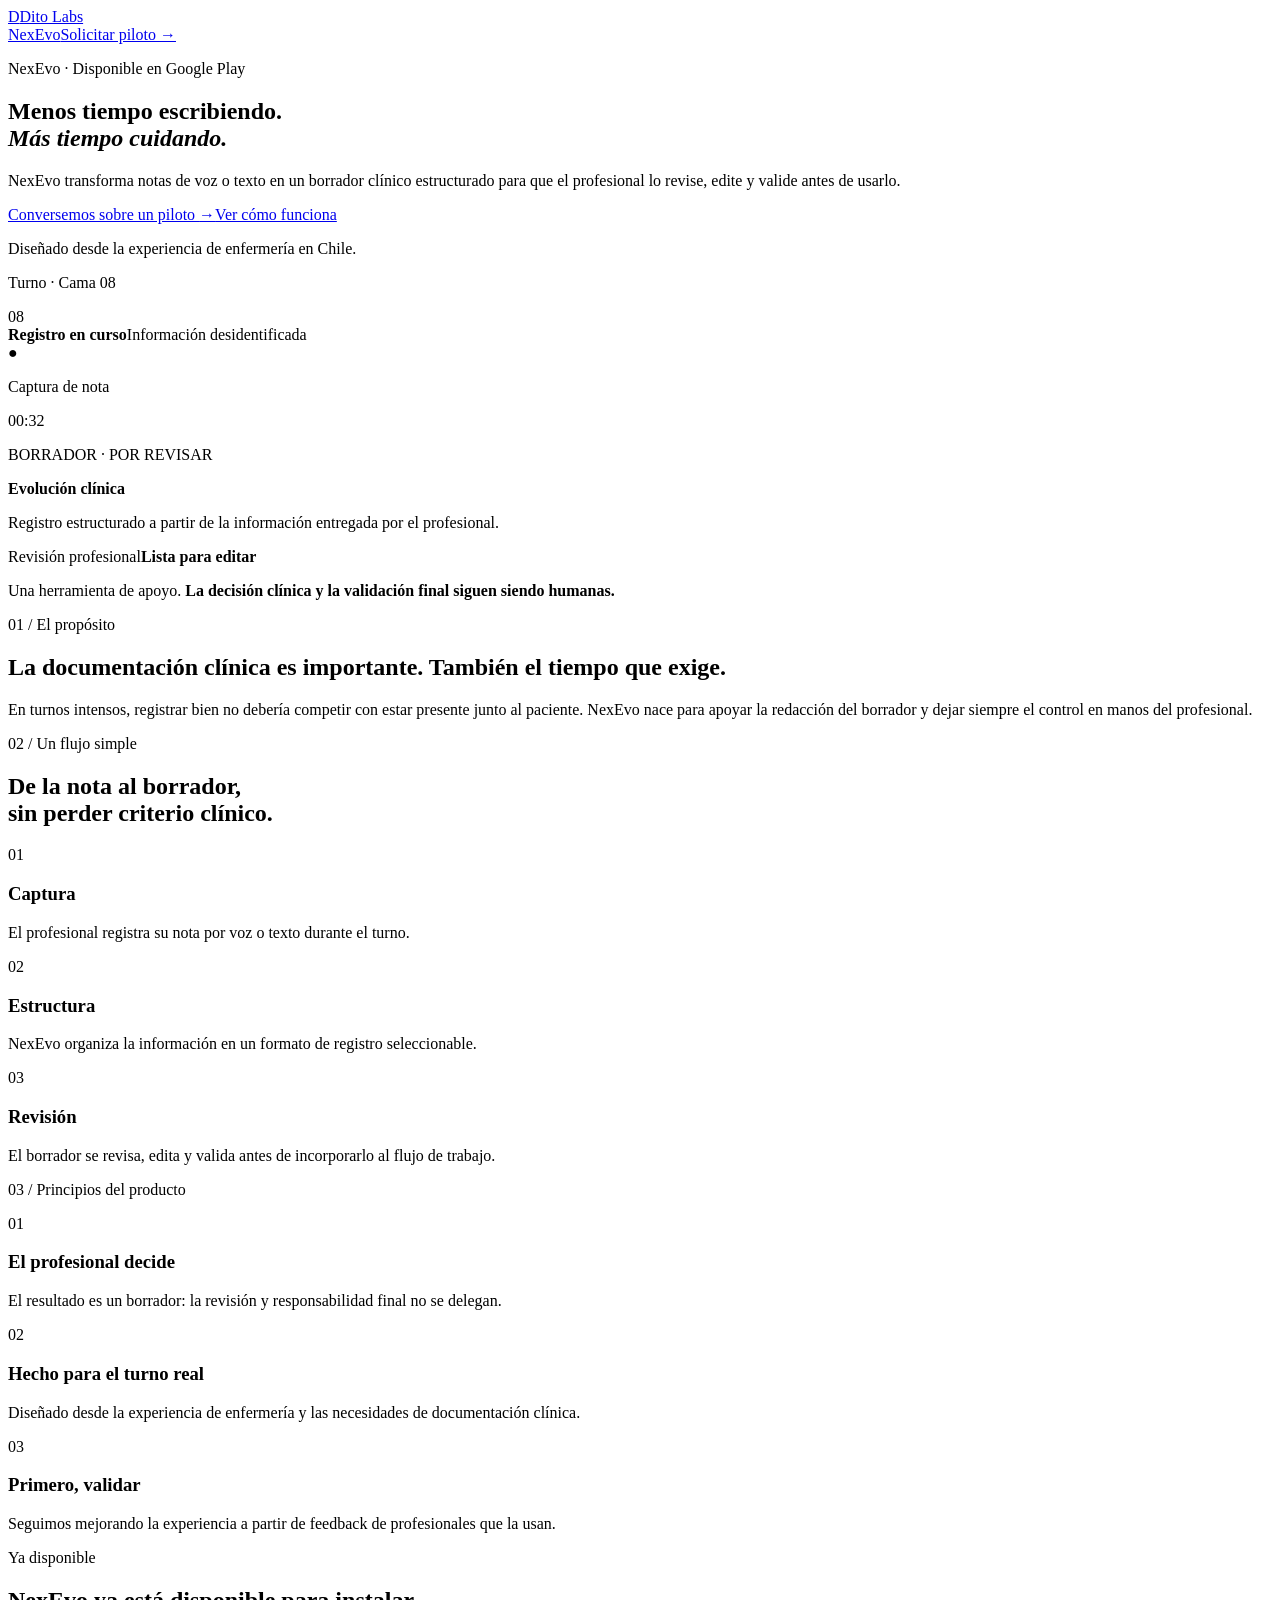
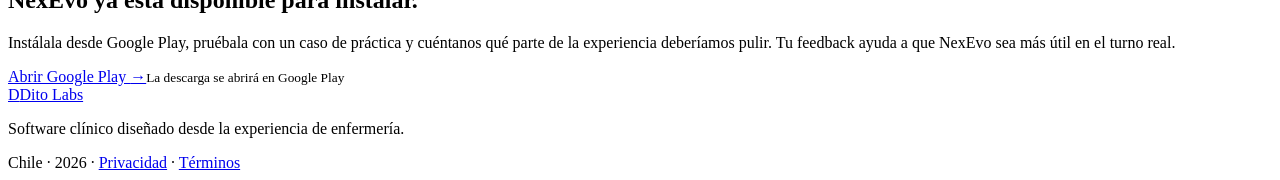
==== commit e9c0571c: "Promover descarga de NexEvo desde Google Play" ====
--- a/index.html
+++ b/index.html
@@ -3,8 +3,8 @@
   <head>
     <meta charset="UTF-8" />
     <meta name="viewport" content="width=device-width, initial-scale=1.0" />
-    <meta name="description" content="NexEvo ayuda a convertir notas de voz o texto en borradores clínicos estructurados, siempre revisables por el profesional." />
-    <title>Dito Labs | NexEvo para registros clínicos</title>
+    <meta name="description" content="NexEvo está disponible en Google Play y ayuda a convertir notas de voz o texto en borradores clínicos estructurados, siempre revisables por el profesional." />
+    <title>NexEvo | Borradores clínicos revisables para enfermería</title>
     <link rel="preconnect" href="https://fonts.googleapis.com" />
     <link rel="preconnect" href="https://fonts.gstatic.com" crossorigin />
     <link href="https://fonts.googleapis.com/css2?family=DM+Mono:wght@400;500&family=Manrope:wght@400;500;600;700;800&display=swap" rel="stylesheet" />
@@ -19,7 +19,7 @@
 
       <section class="shell hero" id="inicio">
         <div class="hero-copy">
-          <p class="eyebrow"><span class="live-dot"></span> NexEvo · Etapa piloto</p>
+          <p class="eyebrow"><span class="live-dot"></span> NexEvo · Disponible en Google Play</p>
           <h1>Menos tiempo escribiendo.<br /><em>Más tiempo cuidando.</em></h1>
           <p class="lead">NexEvo transforma notas de voz o texto en un borrador clínico estructurado para que el profesional lo revise, edite y valide antes de usarlo.</p>
           <div class="hero-buttons"><a class="button primary" href="#piloto">Conversemos sobre un piloto <span>→</span></a><a class="button quiet" href="#como-funciona">Ver cómo funciona</a></div>
@@ -45,9 +45,9 @@
 
       <section class="how" id="como-funciona"><div class="shell"><div class="section-head"><p class="kicker">02 / Un flujo simple</p><h2>De la nota al borrador,<br />sin perder criterio clínico.</h2></div><div class="steps"><article><span>01</span><h3>Captura</h3><p>El profesional registra su nota por voz o texto durante el turno.</p></article><article><span>02</span><h3>Estructura</h3><p>NexEvo organiza la información en un formato de registro seleccionable.</p></article><article><span>03</span><h3>Revisión</h3><p>El borrador se revisa, edita y valida antes de incorporarlo al flujo de trabajo.</p></article></div></div></section>
 
-      <section class="shell principles"><div class="principles-card"><p class="kicker">03 / Principios del producto</p><div class="principle-list"><div><span>01</span><h3>El profesional decide</h3><p>El resultado es un borrador: la revisión y responsabilidad final no se delegan.</p></div><div><span>02</span><h3>Hecho para el turno real</h3><p>Diseñado desde la experiencia de enfermería y las necesidades de documentación clínica.</p></div><div><span>03</span><h3>Primero, validar</h3><p>Estamos trabajando en pilotos para aprender de flujos reales antes de ampliar el producto.</p></div></div></div></section>
+      <section class="shell principles"><div class="principles-card"><p class="kicker">03 / Principios del producto</p><div class="principle-list"><div><span>01</span><h3>El profesional decide</h3><p>El resultado es un borrador: la revisión y responsabilidad final no se delegan.</p></div><div><span>02</span><h3>Hecho para el turno real</h3><p>Diseñado desde la experiencia de enfermería y las necesidades de documentación clínica.</p></div><div><span>03</span><h3>Primero, validar</h3><p>Seguimos mejorando la experiencia a partir de feedback de profesionales que la usan.</p></div></div></div></section>
 
-      <section class="pilot" id="piloto"><div class="shell pilot-layout"><div><p class="eyebrow">Programa piloto</p><h2>Construyamos NexEvo con quienes están en turno.</h2></div><div><p>Si trabajas en enfermería o lideras un equipo clínico y te interesa evaluar el flujo, conversemos. Buscamos entender el contexto antes de proponer una herramienta.</p><a class="button light" href="mailto:contacto@ditolabs.tech?subject=Consulta%20sobre%20NexEvo">Quiero conversar <span>→</span></a><small>El contacto se abrirá en ditolabs.tech</small></div></div></section>
+      <section class="pilot" id="piloto"><div class="shell pilot-layout"><div><p class="eyebrow">Ya disponible</p><h2>NexEvo ya está disponible para instalar.</h2></div><div><p>Instálala desde Google Play, pruébala con un caso de práctica y cuéntanos qué parte de la experiencia deberíamos pulir. Tu feedback ayuda a que NexEvo sea más útil en el turno real.</p><a class="button light" href="https://play.google.com/store/apps/details?id=com.ditolabs.nexevo&hl=es_CL">Abrir Google Play <span>→</span></a><small>La descarga se abrirá en Google Play</small></div></div></section>
     </main>
     <footer class="shell footer"><a class="brand" href="#inicio"><span class="brand-mark">D</span><span>Dito Labs</span></a><p>Software clínico diseñado desde la experiencia de enfermería.</p><span>Chile · 2026 · <a href="nexevo-privacidad.html">Privacidad</a> · <a href="nexevo-terminos.html">Términos</a></span></footer>
   </body>
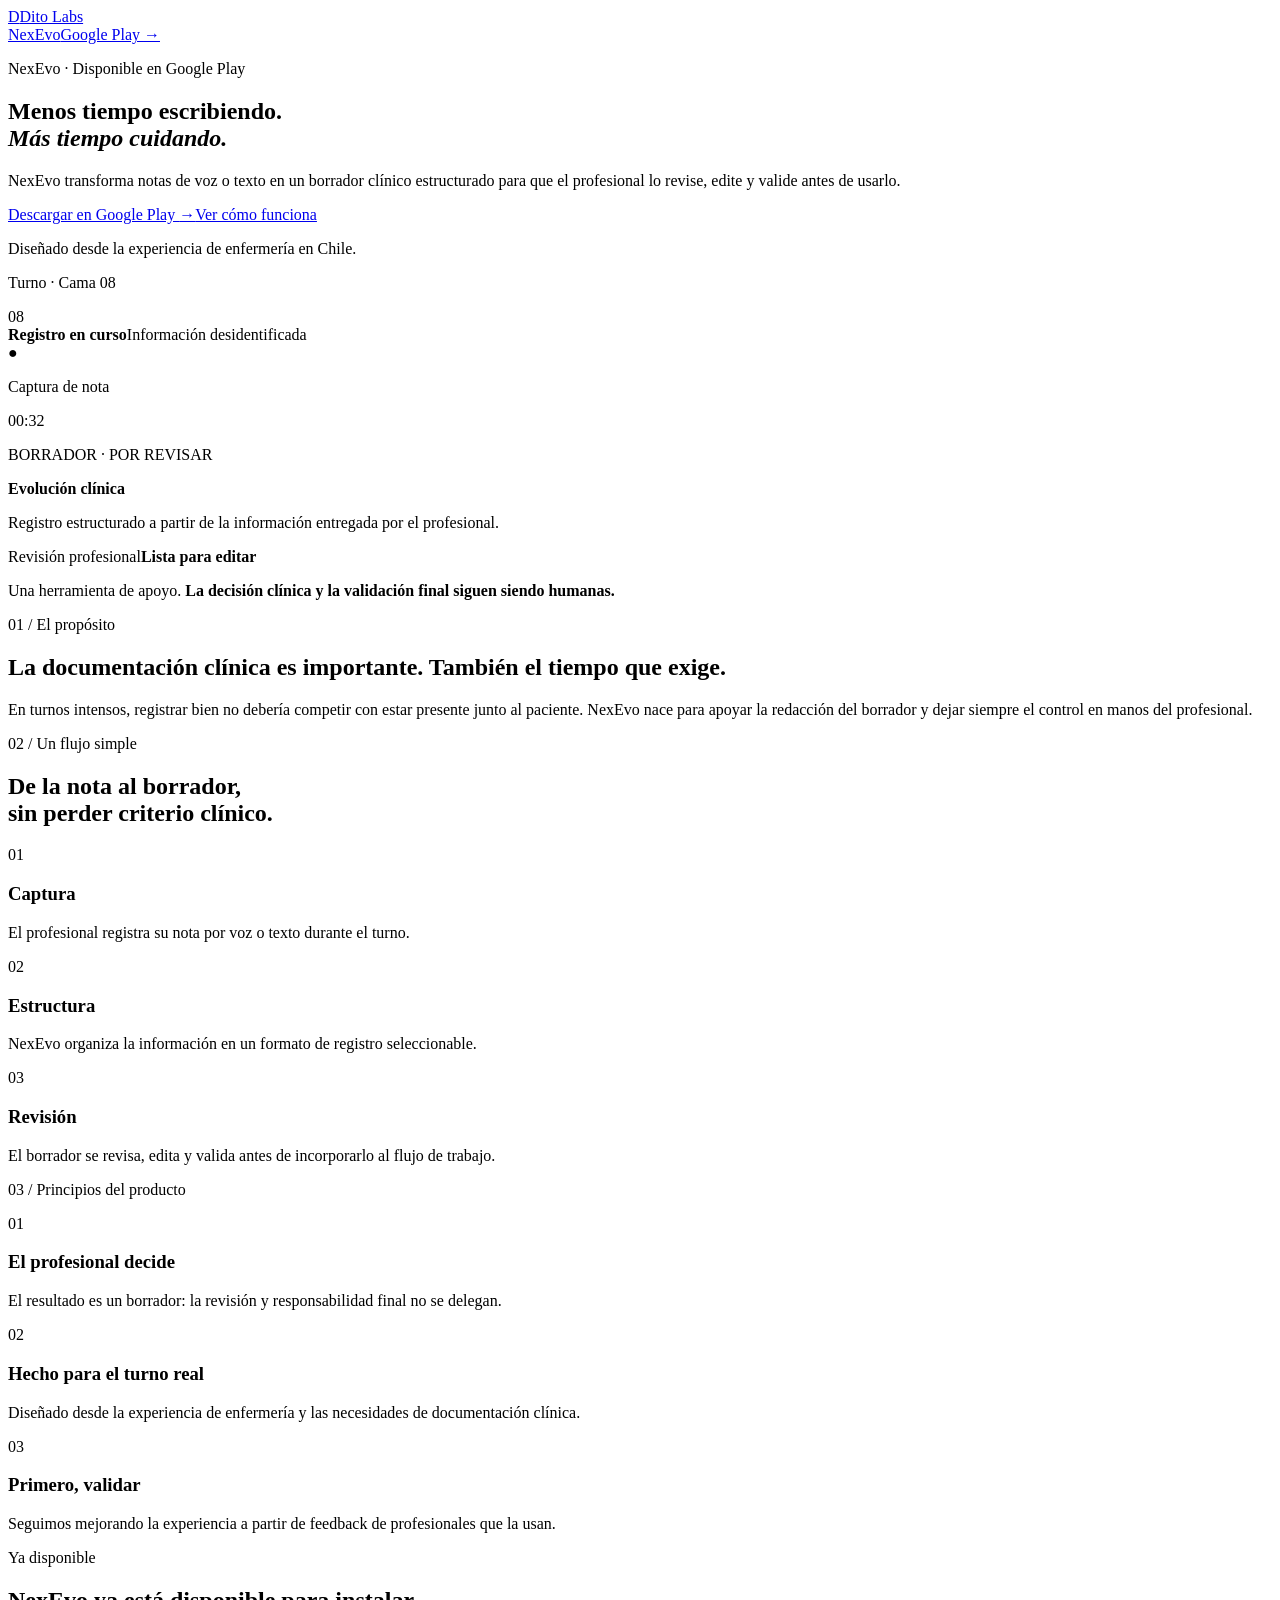
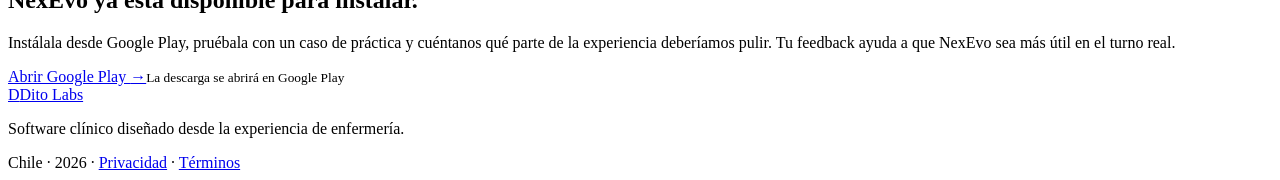
==== commit 37a5e50a: "Enlazar portada de NexEvo a Google Play" ====
--- a/index.html
+++ b/index.html
@@ -14,7 +14,7 @@
     <main>
       <nav class="shell nav" aria-label="Navegación principal">
         <a class="brand" href="#inicio"><span class="brand-mark">D</span><span>Dito Labs</span></a>
-        <div class="nav-actions"><a href="#nexevo">NexEvo</a><a class="top-cta" href="#piloto">Solicitar piloto <span>→</span></a></div>
+        <div class="nav-actions"><a href="#nexevo">NexEvo</a><a class="top-cta" href="https://play.google.com/store/apps/details?id=com.ditolabs.nexevo&hl=es_CL">Google Play <span>→</span></a></div>
       </nav>
 
       <section class="shell hero" id="inicio">
@@ -22,7 +22,7 @@
           <p class="eyebrow"><span class="live-dot"></span> NexEvo · Disponible en Google Play</p>
           <h1>Menos tiempo escribiendo.<br /><em>Más tiempo cuidando.</em></h1>
           <p class="lead">NexEvo transforma notas de voz o texto en un borrador clínico estructurado para que el profesional lo revise, edite y valide antes de usarlo.</p>
-          <div class="hero-buttons"><a class="button primary" href="#piloto">Conversemos sobre un piloto <span>→</span></a><a class="button quiet" href="#como-funciona">Ver cómo funciona</a></div>
+          <div class="hero-buttons"><a class="button primary" href="https://play.google.com/store/apps/details?id=com.ditolabs.nexevo&hl=es_CL">Descargar en Google Play <span>→</span></a><a class="button quiet" href="#como-funciona">Ver cómo funciona</a></div>
           <p class="microcopy">Diseñado desde la experiencia de enfermería en Chile.</p>
         </div>
         <div class="product-panel" aria-label="Ejemplo conceptual de flujo NexEvo">
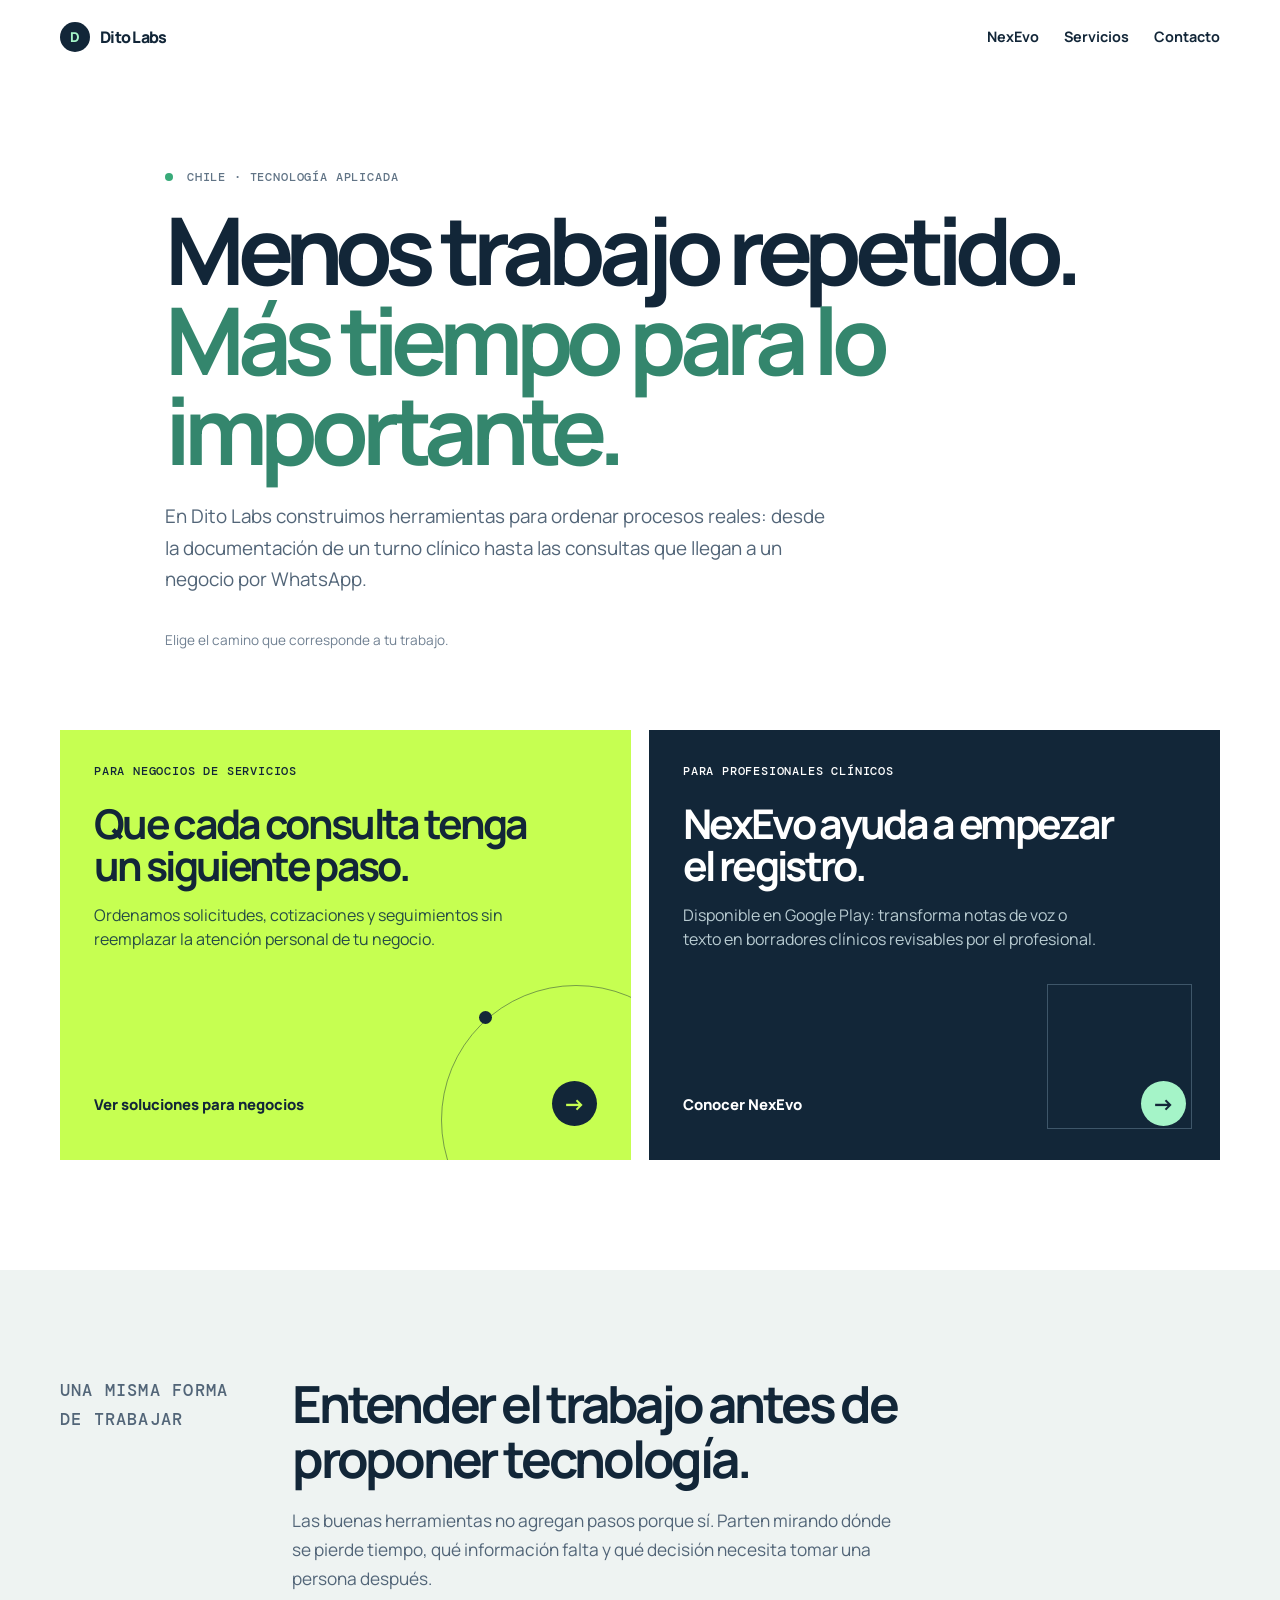
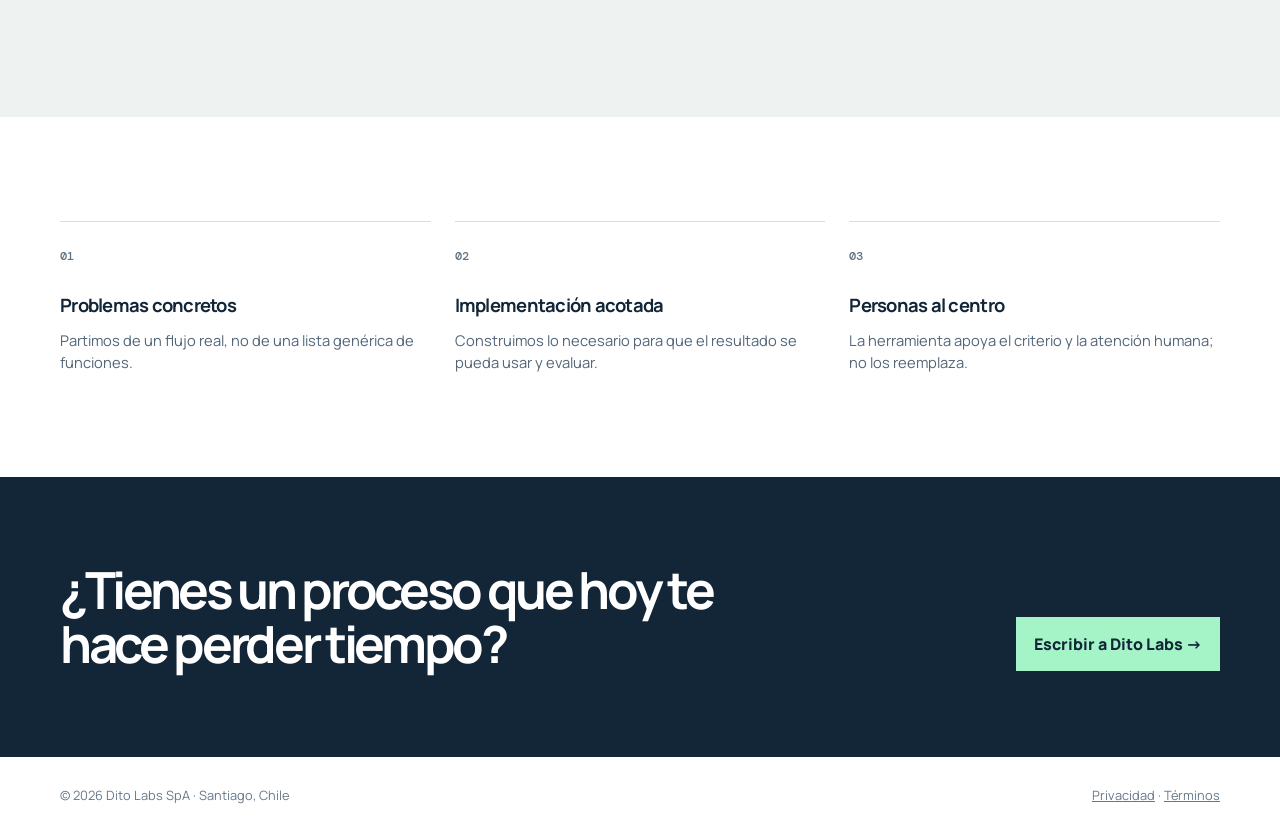
==== commit d0bec9a2: "Unificar portada de Dito Labs con NexEvo y Servicios" ====
--- a/index.html
+++ b/index.html
@@ -1,55 +1,67 @@
 <!doctype html>
-<html lang="es">
-  <head>
-    <meta charset="UTF-8" />
-    <meta name="viewport" content="width=device-width, initial-scale=1.0" />
-    <meta name="description" content="NexEvo está disponible en Google Play y ayuda a convertir notas de voz o texto en borradores clínicos estructurados, siempre revisables por el profesional." />
-    <title>NexEvo | Borradores clínicos revisables para enfermería</title>
-    <link rel="preconnect" href="https://fonts.googleapis.com" />
-    <link rel="preconnect" href="https://fonts.gstatic.com" crossorigin />
-    <link href="https://fonts.googleapis.com/css2?family=DM+Mono:wght@400;500&family=Manrope:wght@400;500;600;700;800&display=swap" rel="stylesheet" />
-    <link rel="stylesheet" href="styles.css" />
-  </head>
-  <body>
-    <main>
-      <nav class="shell nav" aria-label="Navegación principal">
-        <a class="brand" href="#inicio"><span class="brand-mark">D</span><span>Dito Labs</span></a>
-        <div class="nav-actions"><a href="#nexevo">NexEvo</a><a class="top-cta" href="https://play.google.com/store/apps/details?id=com.ditolabs.nexevo&hl=es_CL">Google Play <span>→</span></a></div>
-      </nav>
+<html lang="es-CL">
+<head>
+  <meta charset="UTF-8">
+  <meta name="viewport" content="width=device-width, initial-scale=1.0">
+  <title>Dito Labs | Tecnología para trabajo real</title>
+  <meta name="description" content="Dito Labs crea NexEvo para documentación clínica y soluciones simples para ordenar procesos de negocios.">
+  <link rel="preconnect" href="https://fonts.googleapis.com">
+  <link rel="preconnect" href="https://fonts.gstatic.com" crossorigin>
+  <link href="https://fonts.googleapis.com/css2?family=DM+Mono:wght@400;500&family=Manrope:wght@400;500;600;700;800&display=swap" rel="stylesheet">
+  <link rel="stylesheet" href="css/home.css">
+</head>
+<body>
+  <nav class="shell nav">
+    <a class="brand" href="index.html"><span class="brand-mark">D</span><span>Dito Labs</span></a>
+    <div class="nav-links"><a href="nexevo.html">NexEvo</a><a href="servicios.html">Servicios</a><a href="mailto:contacto@ditolabs.tech">Contacto</a></div>
+  </nav>
+  <main>
+    <section class="shell hero">
+      <p class="eyebrow"><span class="dot"></span> Chile · Tecnología aplicada</p>
+      <h1>Menos trabajo repetido.<br><em>Más tiempo para lo importante.</em></h1>
+      <p class="lead">En Dito Labs construimos herramientas para ordenar procesos reales: desde la documentación de un turno clínico hasta las consultas que llegan a un negocio por WhatsApp.</p>
+      <p class="hero-note">Elige el camino que corresponde a tu trabajo.</p>
+    </section>
 
-      <section class="shell hero" id="inicio">
-        <div class="hero-copy">
-          <p class="eyebrow"><span class="live-dot"></span> NexEvo · Disponible en Google Play</p>
-          <h1>Menos tiempo escribiendo.<br /><em>Más tiempo cuidando.</em></h1>
-          <p class="lead">NexEvo transforma notas de voz o texto en un borrador clínico estructurado para que el profesional lo revise, edite y valide antes de usarlo.</p>
-          <div class="hero-buttons"><a class="button primary" href="https://play.google.com/store/apps/details?id=com.ditolabs.nexevo&hl=es_CL">Descargar en Google Play <span>→</span></a><a class="button quiet" href="#como-funciona">Ver cómo funciona</a></div>
-          <p class="microcopy">Diseñado desde la experiencia de enfermería en Chile.</p>
-        </div>
-        <div class="product-panel" aria-label="Ejemplo conceptual de flujo NexEvo">
-          <div class="panel-bar"><span></span><span></span><span></span><p>Turno · Cama 08</p></div>
-          <div class="panel-body">
-            <div class="patient-row"><div class="avatar">08</div><div><strong>Registro en curso</strong><span>Información desidentificada</span></div><i>●</i></div>
-            <div class="voice-card"><div class="sound"><b></b><b></b><b></b><b></b><b></b><b></b><b></b><b></b><b></b></div><p>Captura de nota</p><span>00:32</span></div>
-            <div class="draft"><p class="draft-label">BORRADOR · POR REVISAR</p><strong>Evolución clínica</strong><p>Registro estructurado a partir de la información entregada por el profesional.</p><div class="draft-lines"><span></span><span></span><span></span></div></div>
-            <div class="review-row"><span>Revisión profesional</span><b>Lista para editar</b></div>
-          </div>
-        </div>
-      </section>
+    <section class="shell offerings" aria-label="Áreas de Dito Labs">
+      <div class="offer-grid">
+        <a class="offer offer-services" href="servicios.html">
+          <span class="offer-kicker">Para negocios de servicios</span>
+          <h2>Que cada consulta tenga un siguiente paso.</h2>
+          <p>Ordenamos solicitudes, cotizaciones y seguimientos sin reemplazar la atención personal de tu negocio.</p>
+          <div class="services-shape" aria-hidden="true"></div>
+          <span class="offer-arrow">Ver soluciones para negocios <span class="circle">→</span></span>
+        </a>
+        <a class="offer offer-nexevo" href="nexevo.html">
+          <span class="offer-kicker">Para profesionales clínicos</span>
+          <h2>NexEvo ayuda a empezar el registro.</h2>
+          <p>Disponible en Google Play: transforma notas de voz o texto en borradores clínicos revisables por el profesional.</p>
+          <div class="nexevo-grid" aria-hidden="true"></div>
+          <span class="offer-arrow">Conocer NexEvo <span class="circle">→</span></span>
+        </a>
+      </div>
+    </section>
 
-      <section class="proof-band"><div class="shell"><p>Una herramienta de apoyo. <strong>La decisión clínica y la validación final siguen siendo humanas.</strong></p></div></section>
+    <section class="bridge">
+      <div class="shell bridge-inner">
+        <p class="kicker">Una misma forma de trabajar</p>
+        <div><h2>Entender el trabajo antes de proponer tecnología.</h2><p>Las buenas herramientas no agregan pasos porque sí. Parten mirando dónde se pierde tiempo, qué información falta y qué decisión necesita tomar una persona después.</p></div>
+      </div>
+    </section>
 
-      <section class="shell context" id="nexevo">
-        <div class="kicker">01 / El propósito</div>
-        <div class="context-copy"><h2>La documentación clínica es importante. También el tiempo que exige.</h2><p>En turnos intensos, registrar bien no debería competir con estar presente junto al paciente. NexEvo nace para apoyar la redacción del borrador y dejar siempre el control en manos del profesional.</p></div>
-      </section>
+    <section class="shell principles">
+      <div class="principle"><span>01</span><h3>Problemas concretos</h3><p>Partimos de un flujo real, no de una lista genérica de funciones.</p></div>
+      <div class="principle"><span>02</span><h3>Implementación acotada</h3><p>Construimos lo necesario para que el resultado se pueda usar y evaluar.</p></div>
+      <div class="principle"><span>03</span><h3>Personas al centro</h3><p>La herramienta apoya el criterio y la atención humana; no los reemplaza.</p></div>
+    </section>
 
-      <section class="how" id="como-funciona"><div class="shell"><div class="section-head"><p class="kicker">02 / Un flujo simple</p><h2>De la nota al borrador,<br />sin perder criterio clínico.</h2></div><div class="steps"><article><span>01</span><h3>Captura</h3><p>El profesional registra su nota por voz o texto durante el turno.</p></article><article><span>02</span><h3>Estructura</h3><p>NexEvo organiza la información en un formato de registro seleccionable.</p></article><article><span>03</span><h3>Revisión</h3><p>El borrador se revisa, edita y valida antes de incorporarlo al flujo de trabajo.</p></article></div></div></section>
-
-      <section class="shell principles"><div class="principles-card"><p class="kicker">03 / Principios del producto</p><div class="principle-list"><div><span>01</span><h3>El profesional decide</h3><p>El resultado es un borrador: la revisión y responsabilidad final no se delegan.</p></div><div><span>02</span><h3>Hecho para el turno real</h3><p>Diseñado desde la experiencia de enfermería y las necesidades de documentación clínica.</p></div><div><span>03</span><h3>Primero, validar</h3><p>Seguimos mejorando la experiencia a partir de feedback de profesionales que la usan.</p></div></div></div></section>
-
-      <section class="pilot" id="piloto"><div class="shell pilot-layout"><div><p class="eyebrow">Ya disponible</p><h2>NexEvo ya está disponible para instalar.</h2></div><div><p>Instálala desde Google Play, pruébala con un caso de práctica y cuéntanos qué parte de la experiencia deberíamos pulir. Tu feedback ayuda a que NexEvo sea más útil en el turno real.</p><a class="button light" href="https://play.google.com/store/apps/details?id=com.ditolabs.nexevo&hl=es_CL">Abrir Google Play <span>→</span></a><small>La descarga se abrirá en Google Play</small></div></div></section>
-    </main>
-    <footer class="shell footer"><a class="brand" href="#inicio"><span class="brand-mark">D</span><span>Dito Labs</span></a><p>Software clínico diseñado desde la experiencia de enfermería.</p><span>Chile · 2026 · <a href="nexevo-privacidad.html">Privacidad</a> · <a href="nexevo-terminos.html">Términos</a></span></footer>
-  </body>
-</html>
-
+    <section class="bottom">
+      <div class="shell bottom-inner">
+        <h2>¿Tienes un proceso que hoy te hace perder tiempo?</h2>
+        <a href="mailto:contacto@ditolabs.tech?subject=Consulta%20para%20Dito%20Labs">Escribir a Dito Labs →</a>
+      </div>
+    </section>
+  </main>
+  <footer class="shell footer"><span>© 2026 Dito Labs SpA · Santiago, Chile</span><span><a href="politica-privacidad.html">Privacidad</a> · <a href="terminos-condiciones.html">Términos</a></span></footer>
+</body>
+</html>
--- a/css/home.css
+++ b/css/home.css
@@ -0,0 +1 @@
+:root{--ink:#122638;--soft:#526578;--wash:#eef3f2;--line:#d5dfdf;--mint:#a5f4c8;--lime:#c6ff51;--white:#fff}*{box-sizing:border-box}html{scroll-behavior:smooth}body{margin:0;background:var(--white);color:var(--ink);font-family:Manrope,Arial,sans-serif;font-size:16px;line-height:1.5}.shell{width:min(1160px,calc(100% - 48px));margin:auto}.nav{display:flex;justify-content:space-between;align-items:center;padding:22px 0}.brand{display:flex;gap:10px;align-items:center;color:var(--ink);text-decoration:none;font-weight:800;letter-spacing:-.045em}.brand-mark{width:30px;height:30px;display:grid;place-items:center;border-radius:50%;background:var(--ink);color:var(--mint);font-size:.85rem}.nav a:not(.brand){color:var(--ink);font-size:.9rem;font-weight:700;text-decoration:none}.nav-links{display:flex;align-items:center;gap:25px}.hero{padding:96px 0 80px;max-width:950px}.eyebrow{font:500 .75rem/1.2 'DM Mono',monospace;letter-spacing:.07em;text-transform:uppercase;color:#617486;margin:0 0 21px}.dot{display:inline-block;width:8px;height:8px;border-radius:50%;background:#38aa79;margin-right:6px}h1,h2,h3,p{margin-top:0}h1{font-size:clamp(3.2rem,7.3vw,6.6rem);line-height:.96;letter-spacing:-.078em;margin-bottom:27px}h1 em{font-style:normal;color:#34866d}.lead{max-width:675px;font-size:1.18rem;line-height:1.65;color:var(--soft)}.hero-note{font-size:.85rem;color:#708092;margin:35px 0 0}.offerings{padding:0 0 110px}.offer-grid{display:grid;grid-template-columns:1fr 1fr;gap:18px}.offer{min-height:430px;padding:34px;display:flex;flex-direction:column;text-decoration:none;color:var(--ink);position:relative;overflow:hidden;transition:transform .2s,box-shadow .2s}.offer:hover{transform:translateY(-5px);box-shadow:0 18px 30px rgba(18,38,56,.12)}.offer-services{background:var(--lime)}.offer-nexevo{background:var(--ink);color:white}.offer-kicker{font:500 .72rem 'DM Mono',monospace;letter-spacing:.07em;text-transform:uppercase}.offer h2{font-size:clamp(2rem,3.2vw,3.1rem);letter-spacing:-.065em;line-height:1.02;max-width:450px;margin:24px 0 16px}.offer p{max-width:420px;margin:0;color:#254c45;font-size:1rem}.offer-nexevo p{color:#b9ccd2}.offer-arrow{margin-top:auto;display:flex;justify-content:space-between;align-items:center;font-weight:800;font-size:.93rem;padding-top:32px}.circle{width:45px;height:45px;border-radius:50%;display:grid;place-items:center;background:var(--ink);color:var(--lime);font-size:1.4rem}.offer-nexevo .circle{background:var(--mint);color:var(--ink)}.services-shape{position:absolute;width:270px;height:270px;border:1px solid rgba(18,38,56,.45);border-radius:50%;right:-80px;bottom:-95px}.services-shape:after{content:'';position:absolute;width:13px;height:13px;background:var(--ink);border-radius:50%;top:25px;left:37px}.nexevo-grid{position:absolute;right:28px;bottom:31px;width:145px;height:145px;border:1px solid #496276;background:linear-gradient(90deg,transparent 49%,#496276 50%,transparent 51%),linear-gradient(transparent 49%,#496276 50%,transparent 51%);background-size:36px 36px;opacity:.8}.bridge{background:var(--wash);padding:106px 0}.bridge-inner{display:grid;grid-template-columns:190px 1fr;gap:42px}.kicker{font:500 .75rem/1.2 'DM Mono',monospace;letter-spacing:.07em;text-transform:uppercase;color:#637689}.bridge h2{font-size:clamp(2rem,4vw,3.65rem);letter-spacing:-.063em;line-height:1.06;max-width:760px;margin-bottom:22px}.bridge p{max-width:620px;font-size:1.08rem;line-height:1.67;color:var(--soft)}.principles{padding:104px 0;display:grid;grid-template-columns:repeat(3,1fr);gap:24px}.principle{border-top:1px solid var(--line);padding-top:20px}.principle span{font:500 .72rem 'DM Mono',monospace;color:#5d7180}.principle h3{letter-spacing:-.04em;font-size:1.15rem;margin:26px 0 10px}.principle p{margin:0;font-size:.92rem;color:var(--soft)}.bottom{background:var(--ink);color:white;padding:86px 0}.bottom-inner{display:flex;align-items:end;justify-content:space-between;gap:40px}.bottom h2{font-size:clamp(2rem,4vw,3.6rem);letter-spacing:-.065em;line-height:1.05;margin:0;max-width:660px}.bottom a{background:var(--mint);color:var(--ink);text-decoration:none;font-weight:800;padding:15px 18px;white-space:nowrap}.footer{display:flex;justify-content:space-between;gap:18px;padding:29px 0;color:#66798a;font-size:.8rem}.footer a{color:inherit}@media(max-width:720px){.shell{width:min(100% - 32px,1160px)}.nav-links a:not(:last-child){display:none}.hero{padding:67px 0 55px}.offer-grid,.bridge-inner,.principles{grid-template-columns:1fr}.offer{min-height:365px}.bridge{padding:72px 0}.bridge-inner{gap:16px}.principles{padding:72px 0;gap:40px}.bottom{padding:69px 0}.bottom-inner,.footer{align-items:flex-start;flex-direction:column}.footer{gap:9px}}
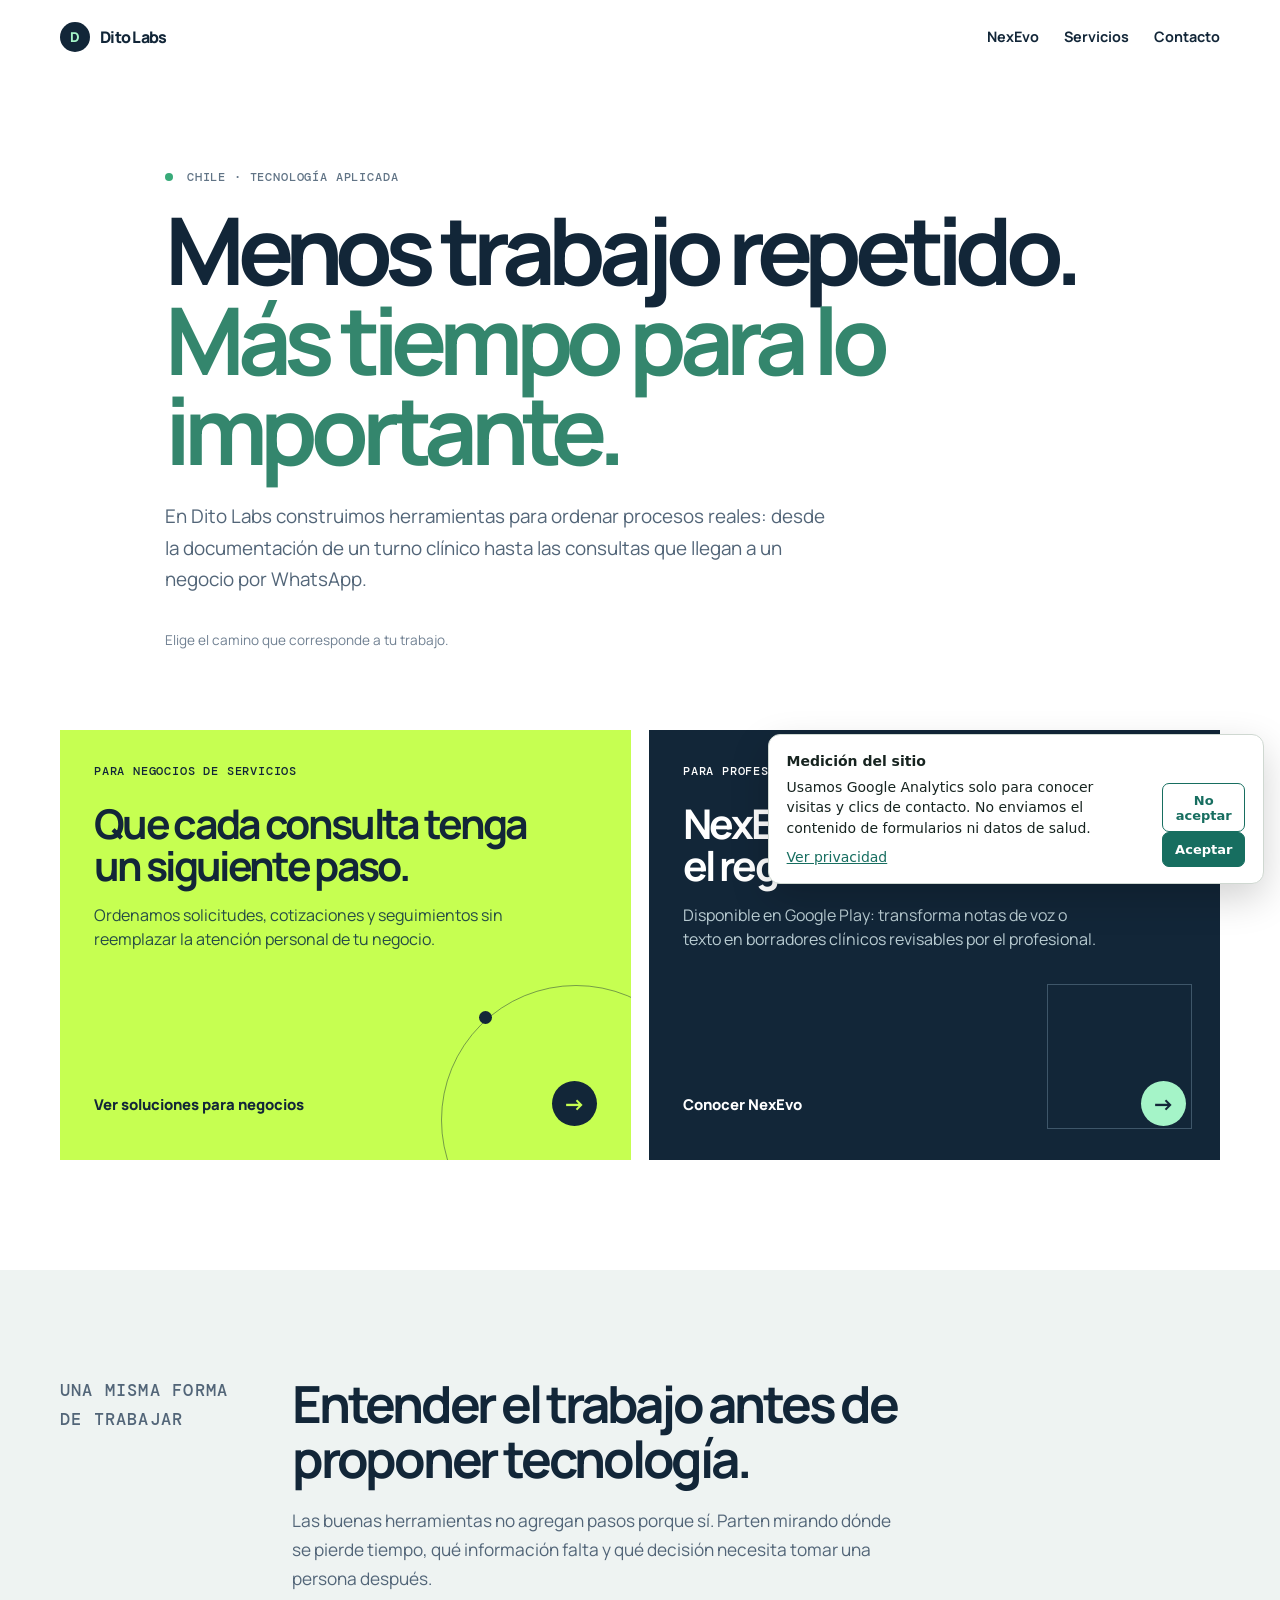
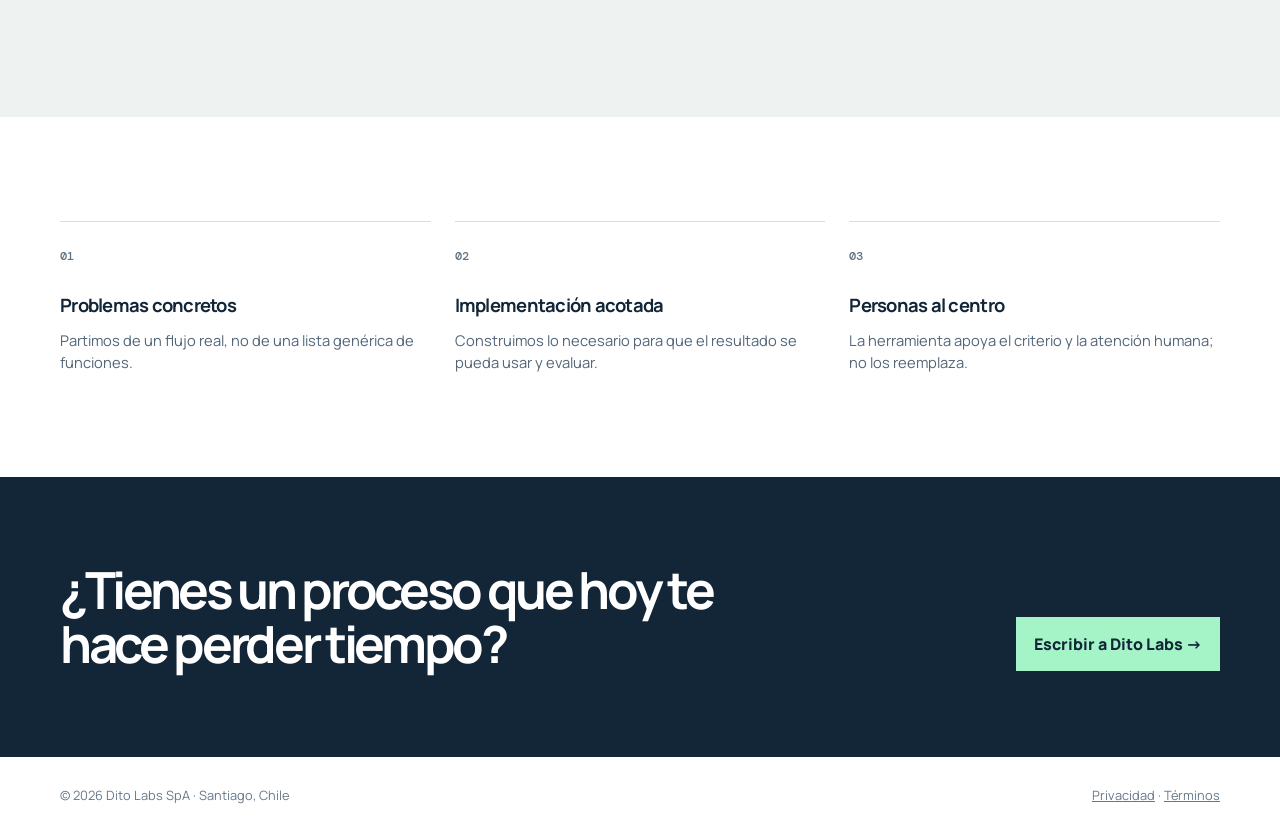
==== commit 8224df9c: "Corregir CNAME (UTF-8) y cargar analytics con consentimiento en todas las páginas Co-Authored-By: Cl" ====
--- a/index.html
+++ b/index.html
@@ -63,5 +63,6 @@
     </section>
   </main>
   <footer class="shell footer"><span>© 2026 Dito Labs SpA · Santiago, Chile</span><span><a href="politica-privacidad.html">Privacidad</a> · <a href="terminos-condiciones.html">Términos</a></span></footer>
+<script src="/js/analytics-consent.js" defer></script>
 </body>
 </html>
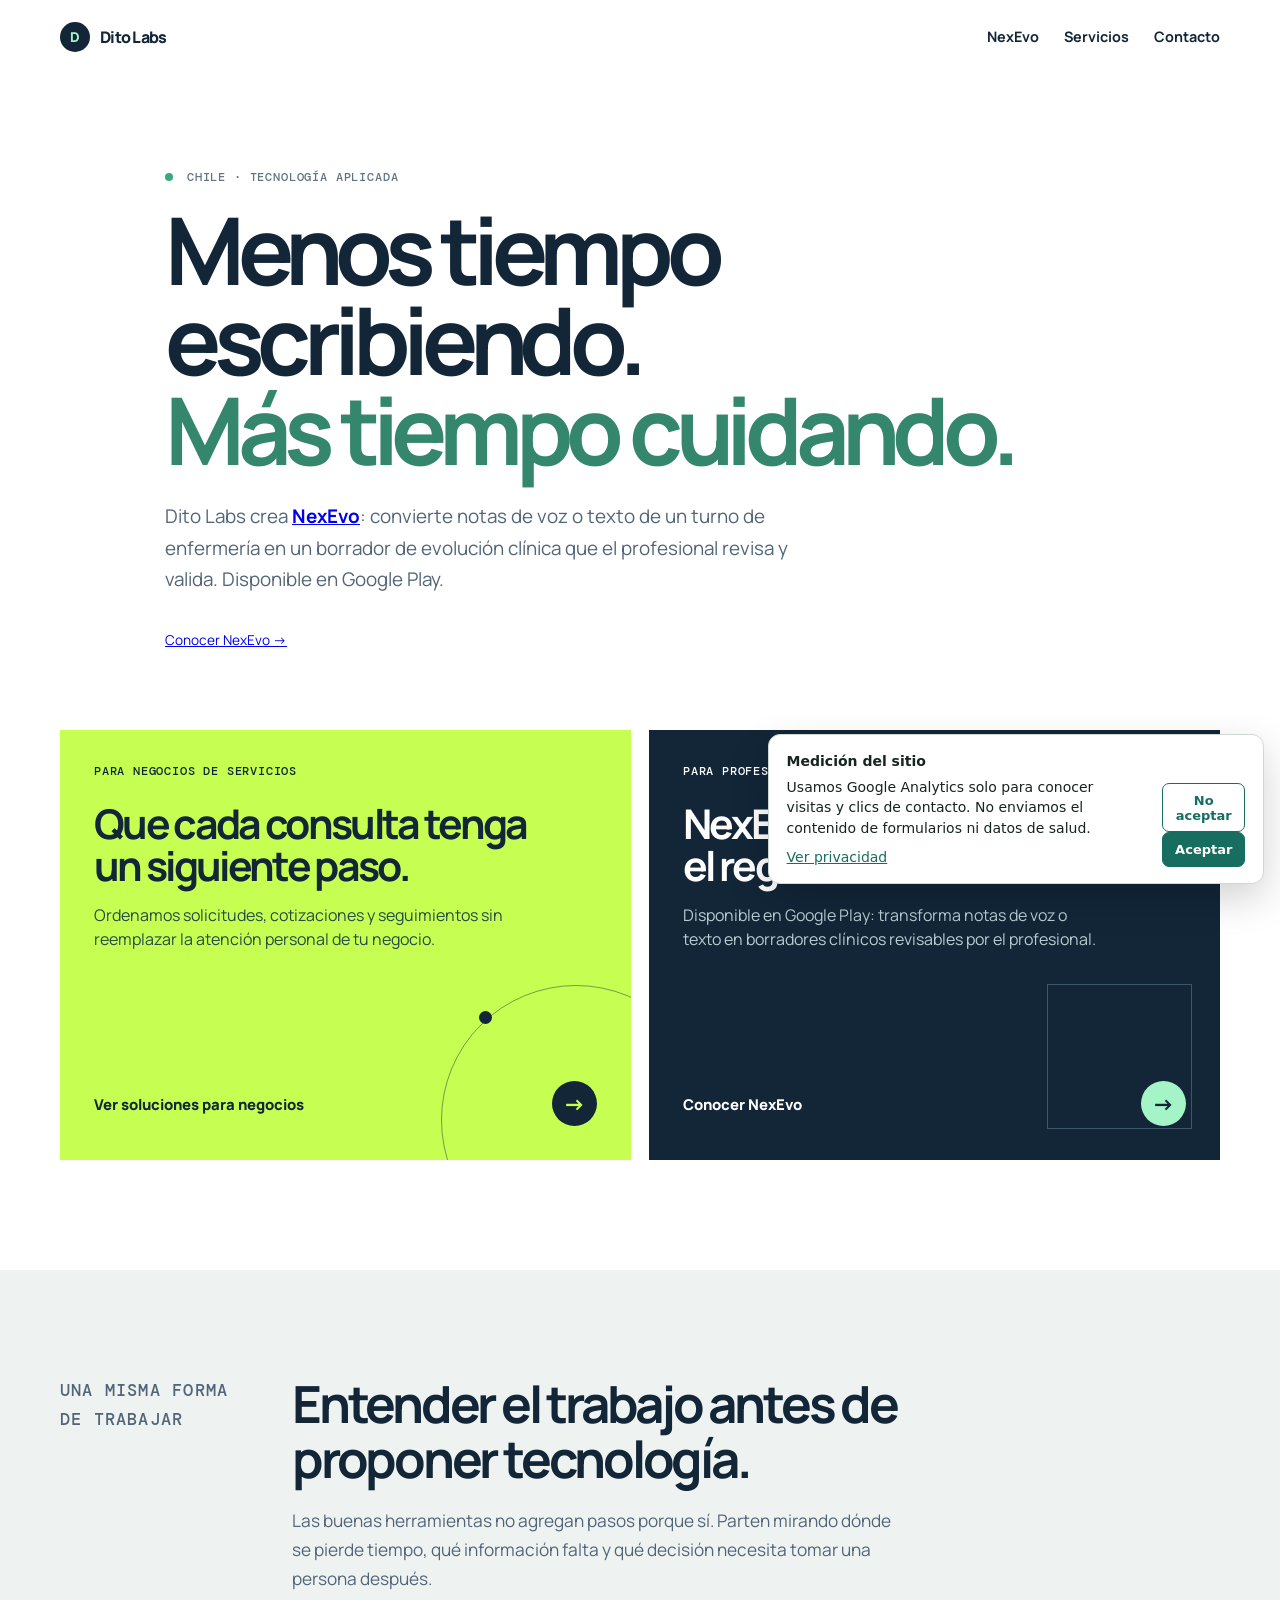
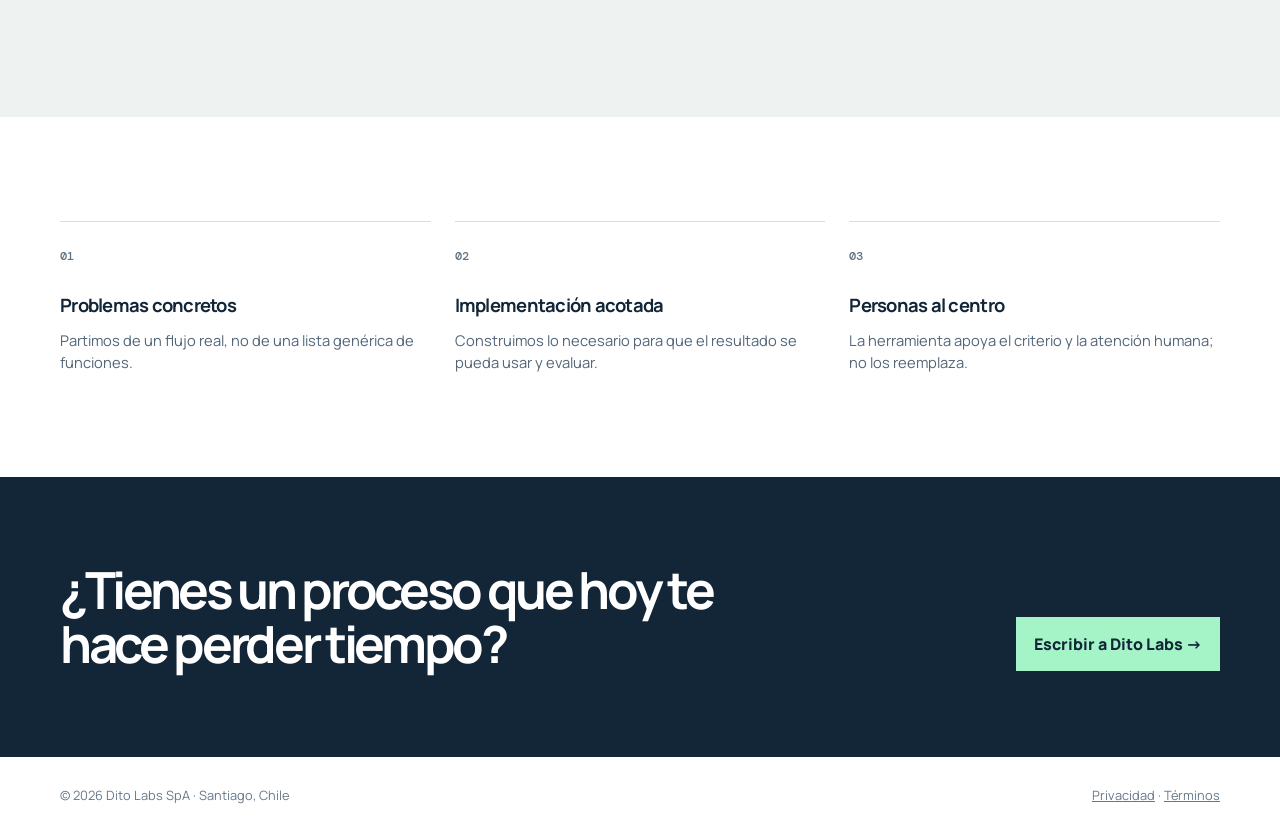
==== commit d3e3b423: "Sitio: NexEvo como protagonista, seguridad, hoja de ruta y fundador Co-Authored-By: Claude Opus 5.5 " ====
--- a/index.html
+++ b/index.html
@@ -18,9 +18,9 @@
   <main>
     <section class="shell hero">
       <p class="eyebrow"><span class="dot"></span> Chile · Tecnología aplicada</p>
-      <h1>Menos trabajo repetido.<br><em>Más tiempo para lo importante.</em></h1>
-      <p class="lead">En Dito Labs construimos herramientas para ordenar procesos reales: desde la documentación de un turno clínico hasta las consultas que llegan a un negocio por WhatsApp.</p>
-      <p class="hero-note">Elige el camino que corresponde a tu trabajo.</p>
+      <h1>Menos tiempo escribiendo.<br><em>Más tiempo cuidando.</em></h1>
+      <p class="lead">Dito Labs crea <a href="nexevo.html"><strong>NexEvo</strong></a>: convierte notas de voz o texto de un turno de enfermería en un borrador de evolución clínica que el profesional revisa y valida. Disponible en Google Play.</p>
+      <p class="hero-note"><a href="nexevo.html">Conocer NexEvo →</a></p>
     </section>
 
     <section class="shell offerings" aria-label="Áreas de Dito Labs">
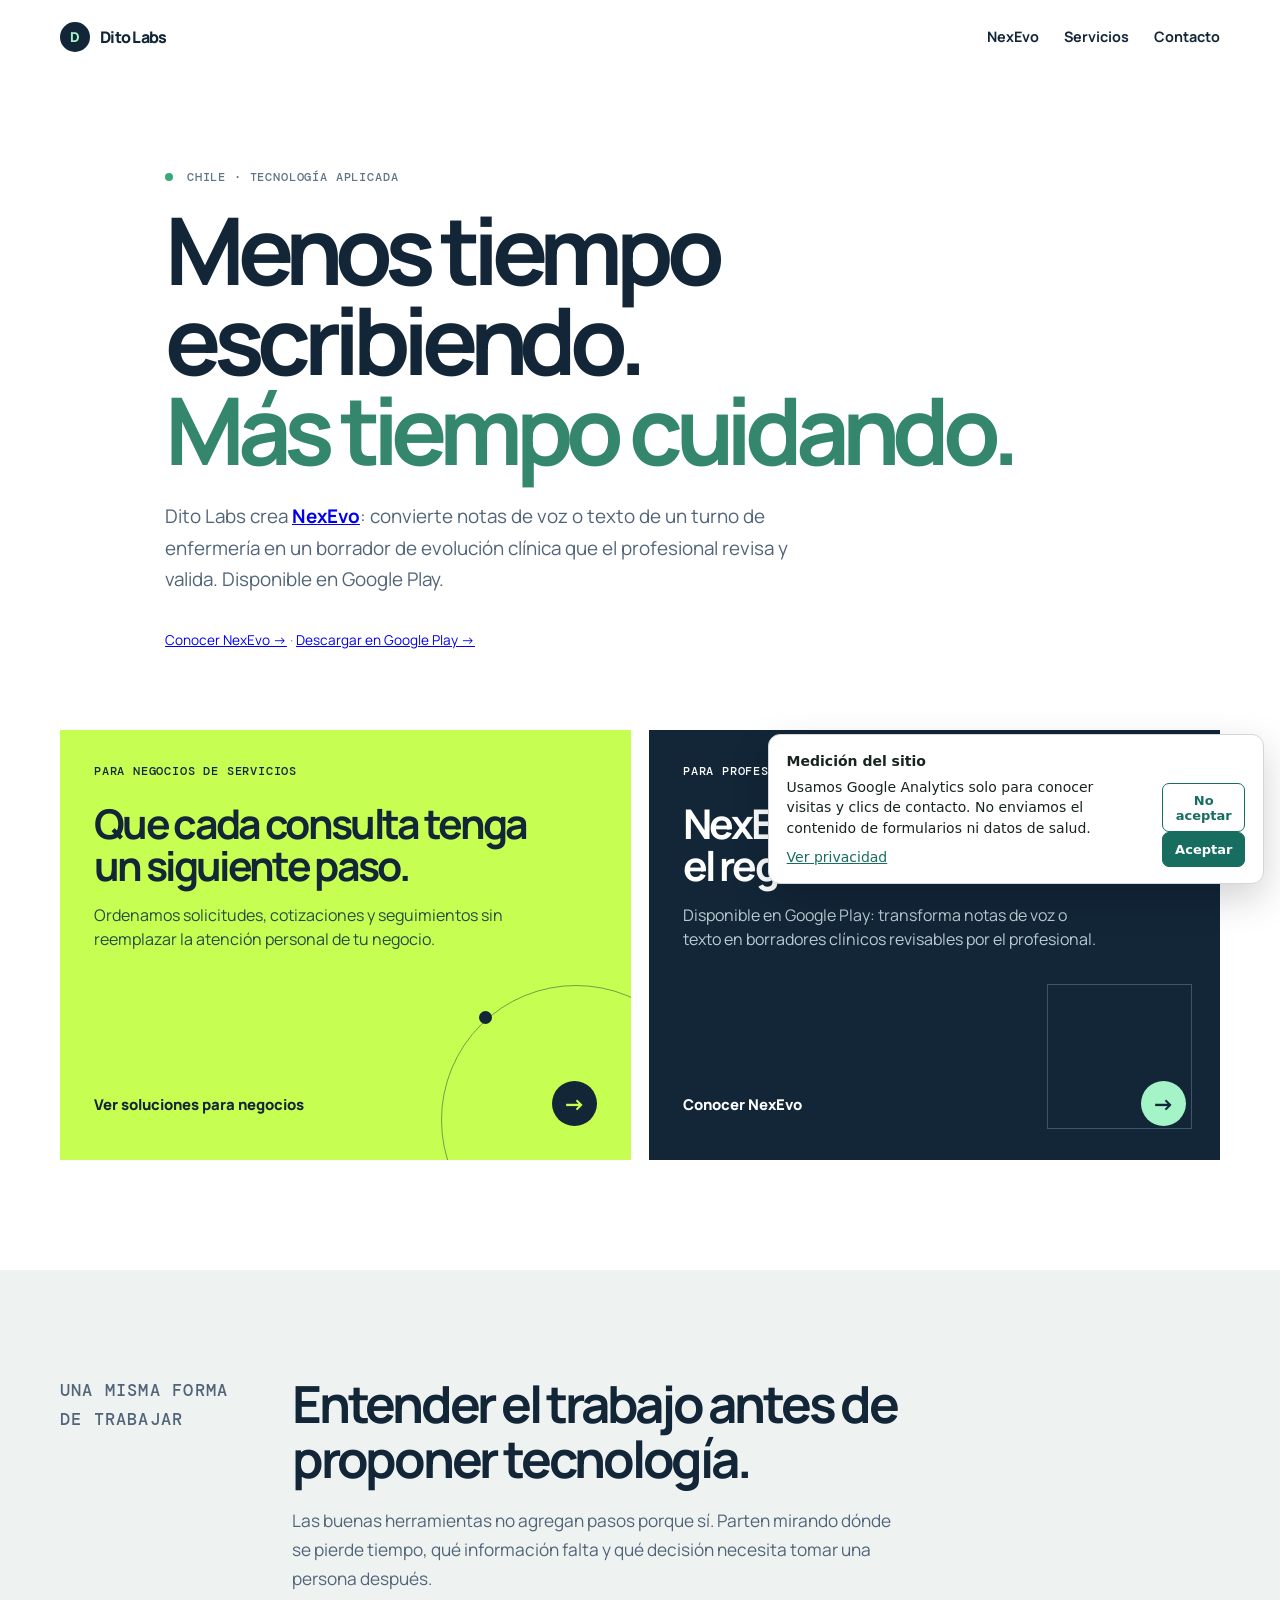
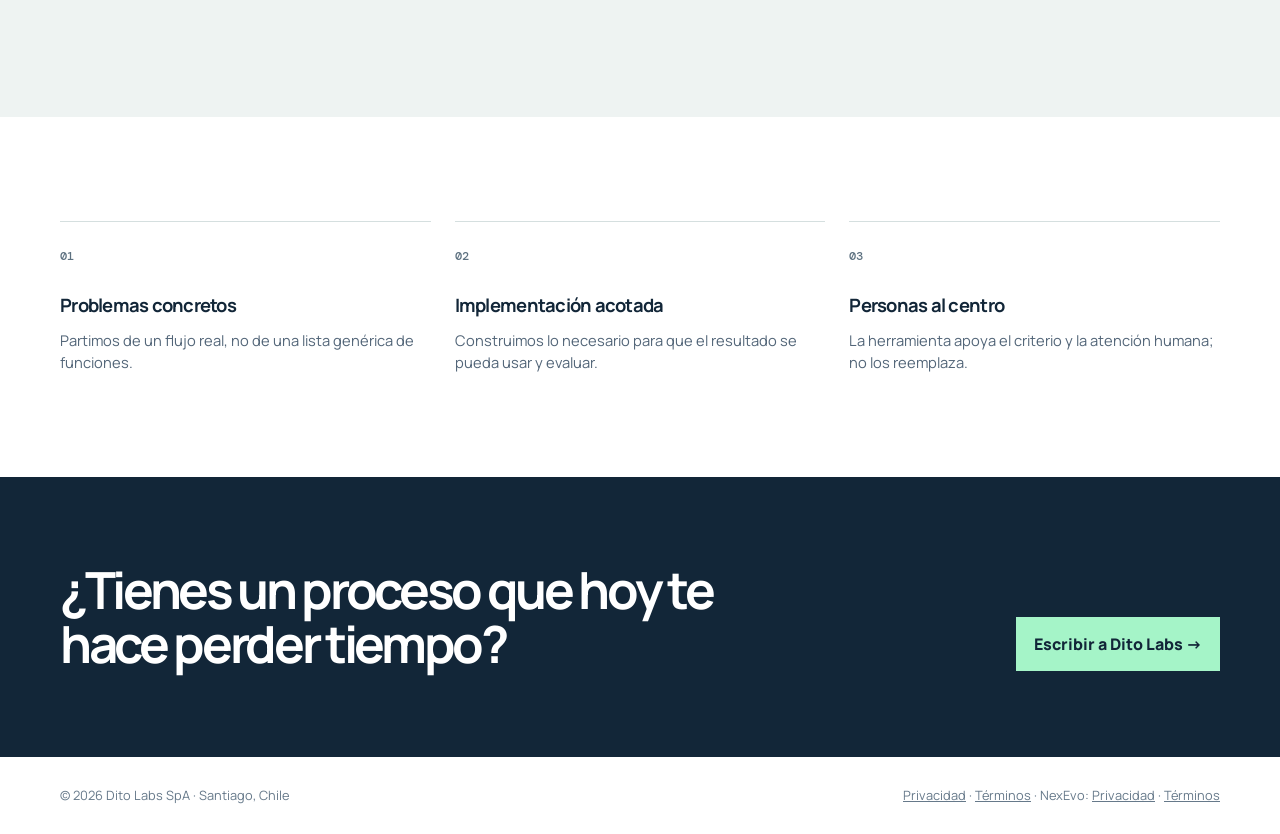
==== commit f5143ace: "SEO: Open Graph, schema.org, canonical, favicons, sitemap con fecha y contacto para probar NexEvo Co" ====
--- a/index.html
+++ b/index.html
@@ -4,15 +4,72 @@
   <meta charset="UTF-8">
   <meta name="viewport" content="width=device-width, initial-scale=1.0">
   <title>Dito Labs | Tecnología para trabajo real</title>
-  <meta name="description" content="Dito Labs crea NexEvo para documentación clínica y soluciones simples para ordenar procesos de negocios.">
+  <meta name="description" content="Dito Labs, startup de Santiago de Chile, crea NexEvo: borradores de evolución clínica para enfermería a partir de notas de voz o texto, revisados por el profesional.">
+  <link rel="canonical" href="https://ditolabs.tech/">
+  <meta property="og:type" content="website">
+  <meta property="og:locale" content="es_CL">
+  <meta property="og:site_name" content="Dito Labs">
+  <meta property="og:title" content="Dito Labs | Tecnología para trabajo real">
+  <meta property="og:description" content="Dito Labs, startup de Santiago de Chile, crea NexEvo: borradores de evolución clínica para enfermería a partir de notas de voz o texto, revisados por el profesional.">
+  <meta property="og:url" content="https://ditolabs.tech/">
+  <meta property="og:image" content="https://ditolabs.tech/assets/og-image.png">
+  <meta property="og:image:width" content="1200">
+  <meta property="og:image:height" content="630">
+  <meta name="twitter:card" content="summary_large_image">
+  <meta name="theme-color" content="#1E3A8A">
+  <link rel="icon" type="image/png" sizes="32x32" href="/assets/favicon-32.png">
+  <link rel="icon" type="image/png" sizes="16x16" href="/assets/favicon-16.png">
+  <link rel="apple-touch-icon" href="/assets/apple-touch-icon.png">
+  <script type="application/ld+json">
+{
+ "@context": "https://schema.org",
+ "@graph": [
+  {
+   "@type": "Organization",
+   "@id": "https://ditolabs.tech/#org",
+   "name": "Dito Labs SpA",
+   "alternateName": "Dito Labs",
+   "url": "https://ditolabs.tech/",
+   "logo": "https://ditolabs.tech/assets/apple-touch-icon.png",
+   "email": "contacto@ditolabs.tech",
+   "foundingDate": "2026",
+   "address": {
+    "@type": "PostalAddress",
+    "addressLocality": "Santiago",
+    "addressCountry": "CL"
+   },
+   "founder": {
+    "@type": "Person",
+    "name": "Diego Ulloa González",
+    "jobTitle": "Enfermero Universitario",
+    "alumniOf": "Universidad Andrés Bello",
+    "sameAs": "https://www.linkedin.com/in/diegoulloagonzalez"
+   }
+  },
+  {
+   "@type": "SoftwareApplication",
+   "name": "NexEvo",
+   "operatingSystem": "Android",
+   "applicationCategory": "MedicalApplication",
+   "inLanguage": "es-CL",
+   "description": "Convierte notas de voz o texto de un turno de enfermería en un borrador de evolución clínica que el profesional revisa y valida. Herramienta de apoyo a la documentación, no un dispositivo médico.",
+   "url": "https://ditolabs.tech/nexevo.html",
+   "downloadUrl": "https://play.google.com/store/apps/details?id=com.ditolabs.nexevo",
+   "publisher": {
+    "@id": "https://ditolabs.tech/#org"
+   }
+  }
+ ]
+}
+  </script>
   <link rel="preconnect" href="https://fonts.googleapis.com">
   <link rel="preconnect" href="https://fonts.gstatic.com" crossorigin>
   <link href="https://fonts.googleapis.com/css2?family=DM+Mono:wght@400;500&family=Manrope:wght@400;500;600;700;800&display=swap" rel="stylesheet">
   <link rel="stylesheet" href="css/home.css">
 </head>
 <body>
-  <nav class="shell nav">
-    <a class="brand" href="index.html"><span class="brand-mark">D</span><span>Dito Labs</span></a>
+  <nav class="shell nav" aria-label="Navegación principal">
+    <a class="brand" href="index.html"><span class="brand-mark" aria-hidden="true">D</span><span>Dito Labs</span></a>
     <div class="nav-links"><a href="nexevo.html">NexEvo</a><a href="servicios.html">Servicios</a><a href="mailto:contacto@ditolabs.tech">Contacto</a></div>
   </nav>
   <main>
@@ -20,7 +77,7 @@
       <p class="eyebrow"><span class="dot"></span> Chile · Tecnología aplicada</p>
       <h1>Menos tiempo escribiendo.<br><em>Más tiempo cuidando.</em></h1>
       <p class="lead">Dito Labs crea <a href="nexevo.html"><strong>NexEvo</strong></a>: convierte notas de voz o texto de un turno de enfermería en un borrador de evolución clínica que el profesional revisa y valida. Disponible en Google Play.</p>
-      <p class="hero-note"><a href="nexevo.html">Conocer NexEvo →</a></p>
+      <p class="hero-note"><a href="nexevo.html">Conocer NexEvo →</a> · <a href="https://play.google.com/store/apps/details?id=com.ditolabs.nexevo&amp;hl=es_CL">Descargar en Google Play →</a></p>
     </section>
 
     <section class="shell offerings" aria-label="Áreas de Dito Labs">
@@ -62,7 +119,7 @@
       </div>
     </section>
   </main>
-  <footer class="shell footer"><span>© 2026 Dito Labs SpA · Santiago, Chile</span><span><a href="politica-privacidad.html">Privacidad</a> · <a href="terminos-condiciones.html">Términos</a></span></footer>
+  <footer class="shell footer"><span>© 2026 Dito Labs SpA · Santiago, Chile</span><span><a href="politica-privacidad.html">Privacidad</a> · <a href="terminos-condiciones.html">Términos</a> · NexEvo: <a href="nexevo-privacidad.html">Privacidad</a> · <a href="nexevo-terminos.html">Términos</a></span></footer>
 <script src="/js/analytics-consent.js" defer></script>
 </body>
 </html>
